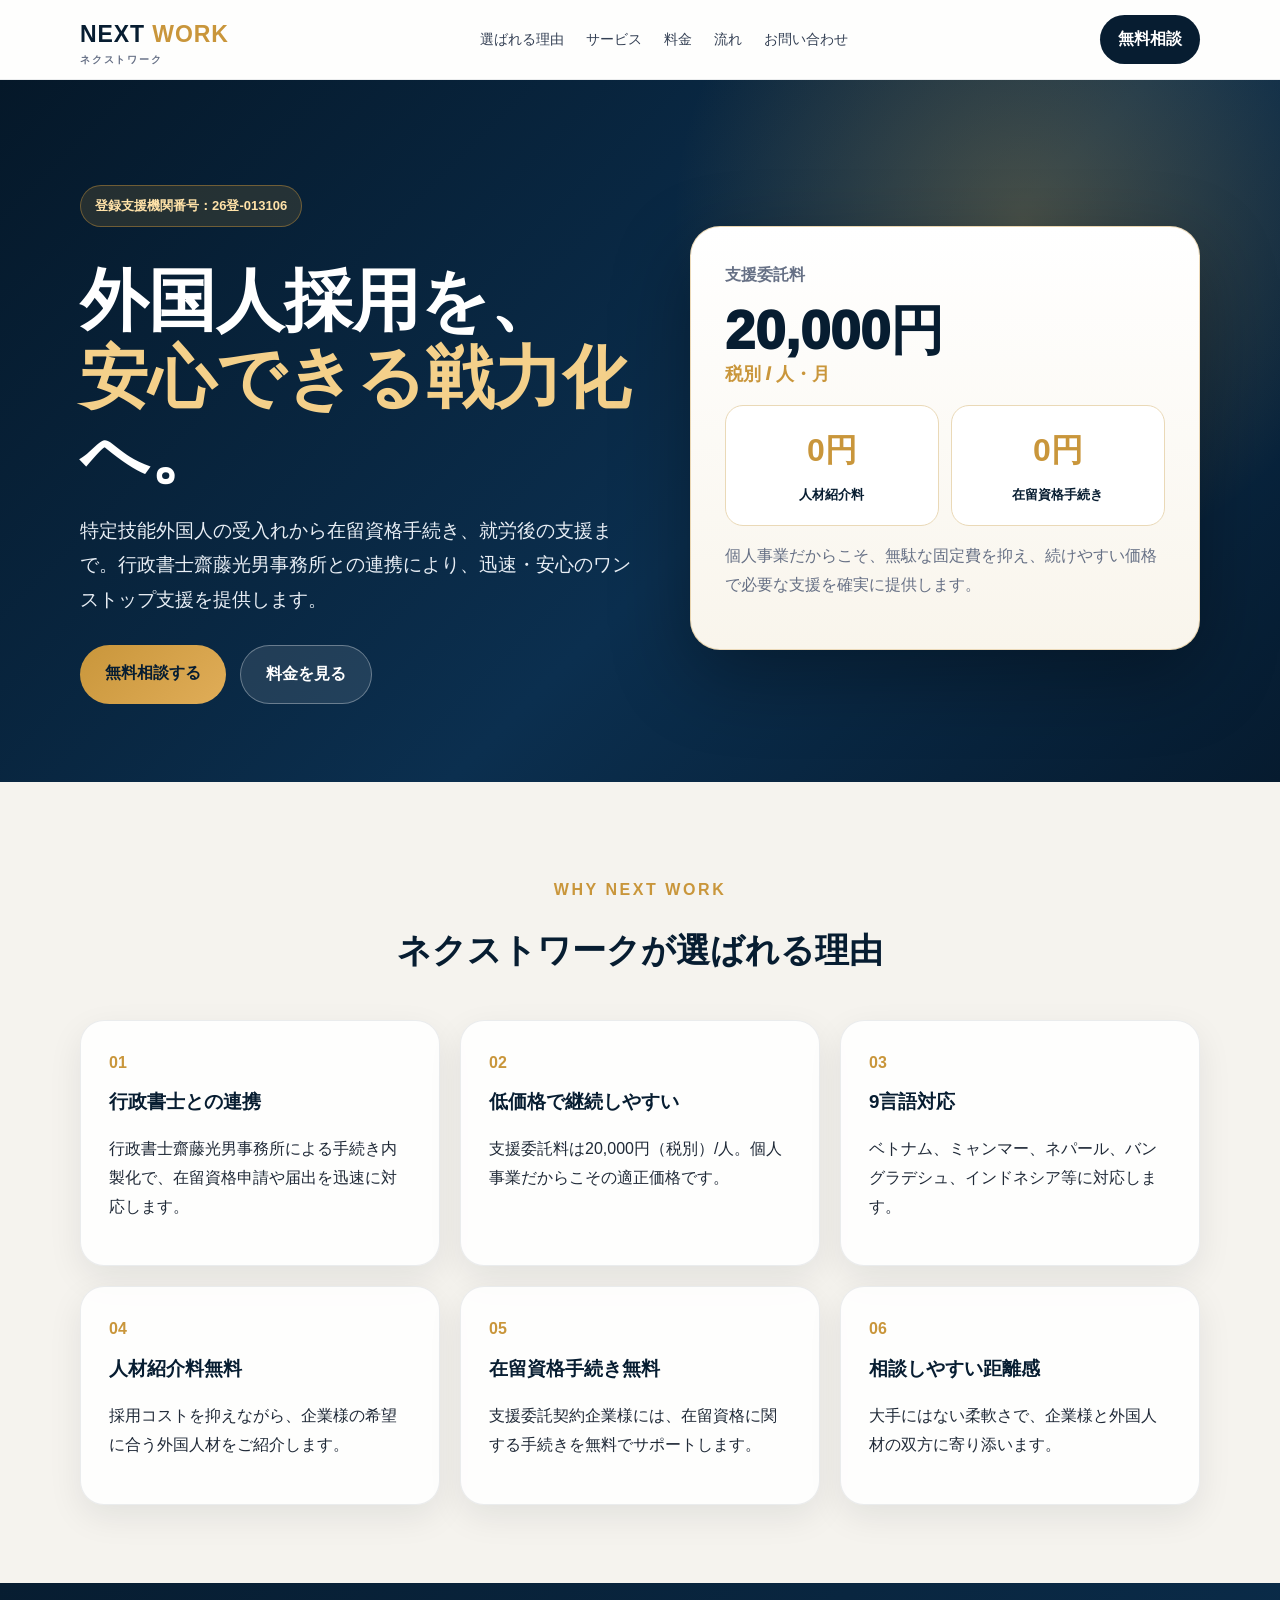
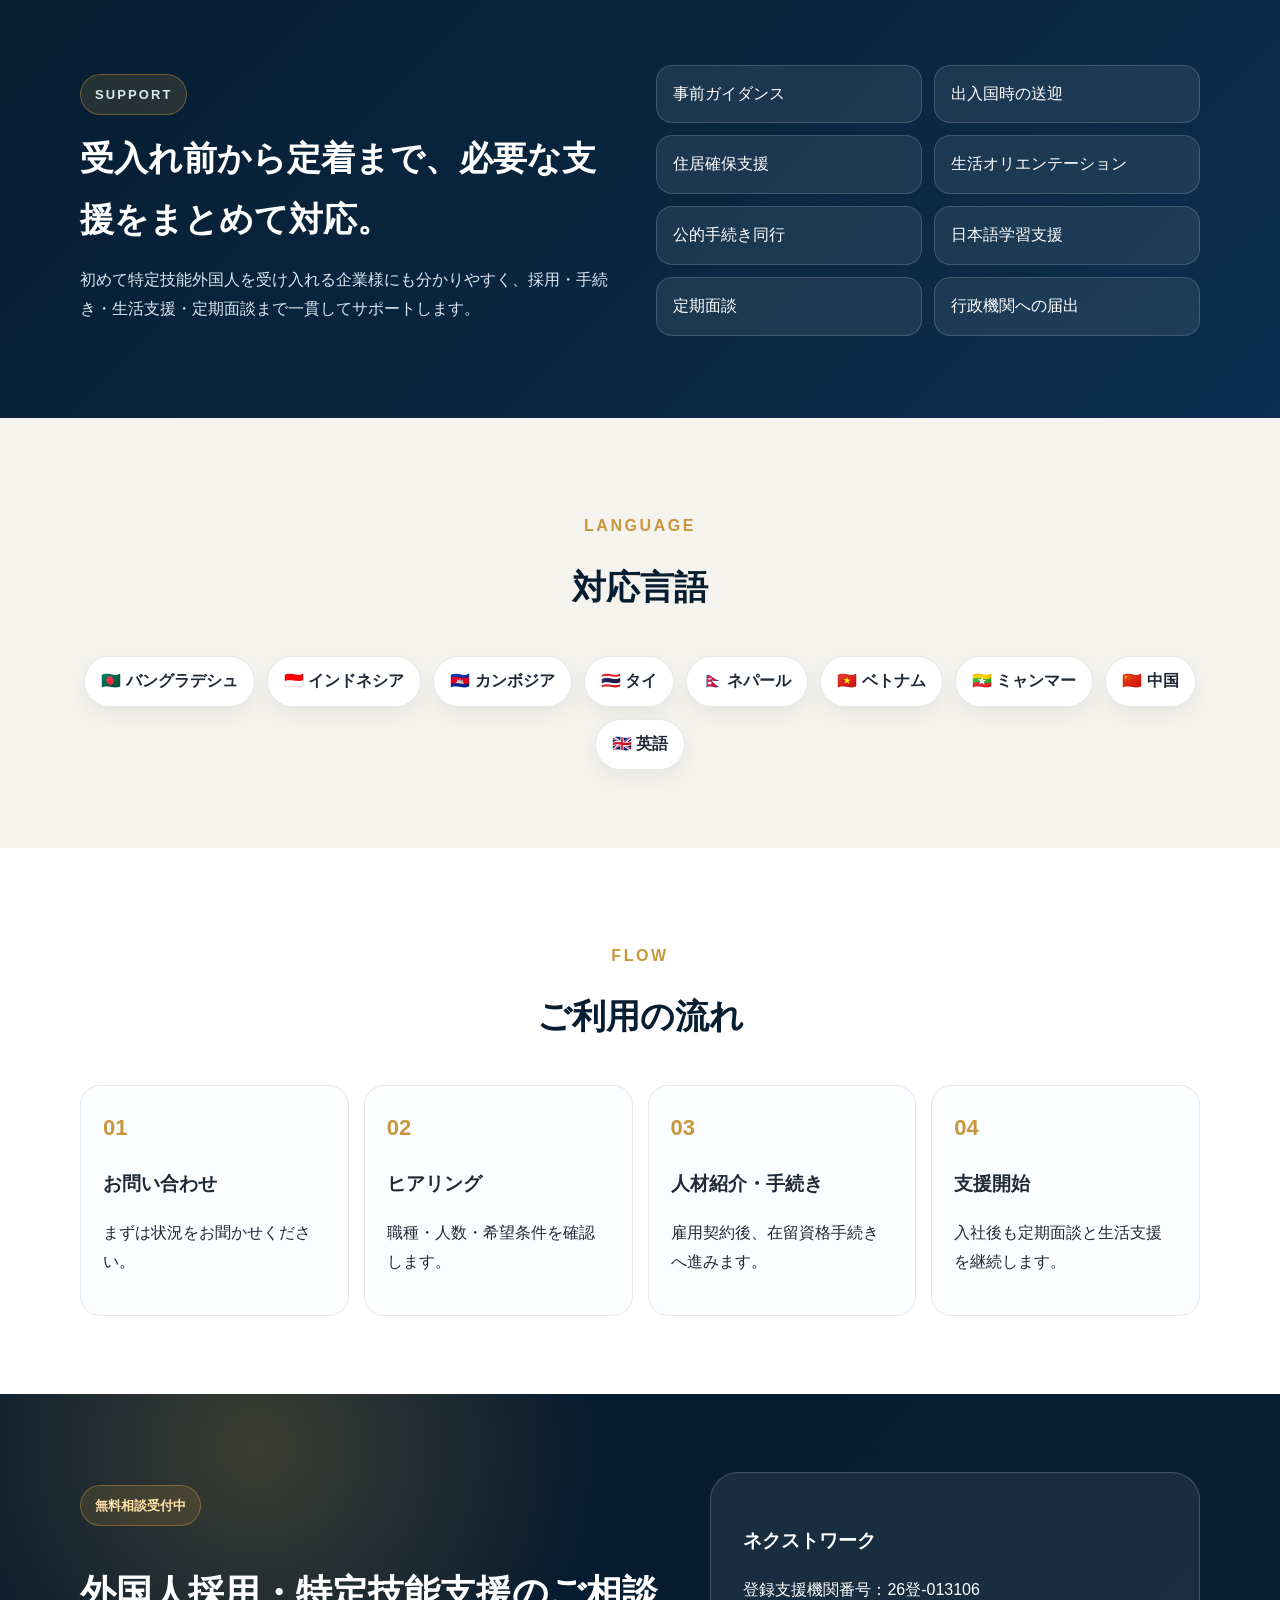
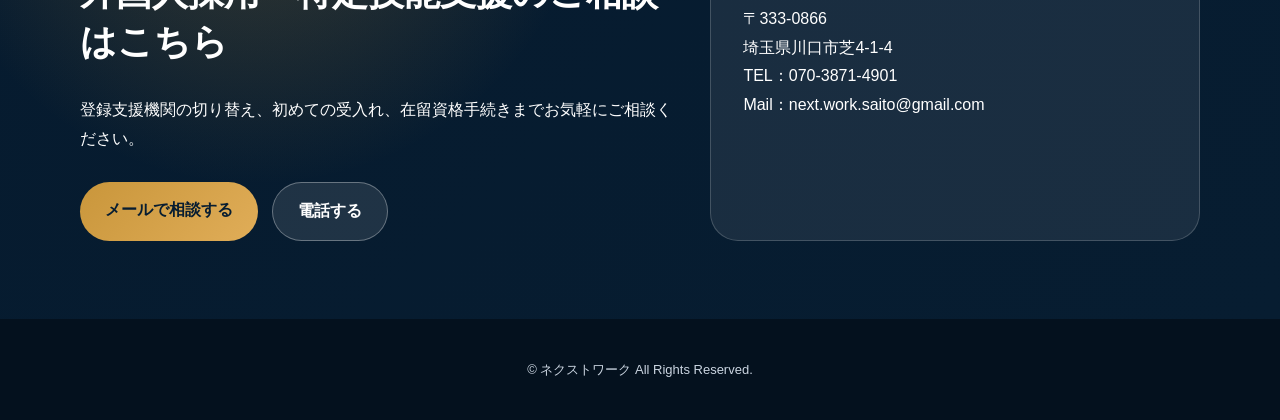
==== index.html @ 314be978 "Add files via upload" ====
<!DOCTYPE html>
<html lang="ja">
<head>
<meta charset="UTF-8">
<meta name="viewport" content="width=device-width, initial-scale=1.0">
<title>ネクストワーク | 登録支援機関</title>
<meta name="description" content="ネクストワークは埼玉県川口市の登録支援機関です。特定技能外国人の受入れ、在留資格手続き、人材紹介、就労後の支援までワンストップでサポートします。">
<link rel="stylesheet" href="style.css">
</head>
<body>
<header class="header"><div class="container nav"><a class="logo" href="#">NEXT <span>WORK</span><small>ネクストワーク</small></a><nav><a href="#reason">選ばれる理由</a><a href="#service">サービス</a><a href="#price">料金</a><a href="#flow">流れ</a><a href="#contact">お問い合わせ</a></nav><a class="tel" href="tel:07038714901">無料相談</a></div></header>
<main>
<section class="hero"><div class="container hero-grid"><div><p class="badge">登録支援機関番号：26登-013106</p><h1>外国人採用を、<br><span>安心できる戦力化</span>へ。</h1><p class="lead">特定技能外国人の受入れから在留資格手続き、就労後の支援まで。行政書士齋藤光男事務所との連携により、迅速・安心のワンストップ支援を提供します。</p><div class="buttons"><a class="btn primary" href="#contact">無料相談する</a><a class="btn ghost" href="#price">料金を見る</a></div></div><div class="lux-card" id="price"><p class="mini">支援委託料</p><p class="price">20,000円<span>税別 / 人・月</span></p><div class="zero-box"><div><b>0円</b><small>人材紹介料</small></div><div><b>0円</b><small>在留資格手続き</small></div></div><p class="note">個人事業だからこそ、無駄な固定費を抑え、続けやすい価格で必要な支援を確実に提供します。</p></div></div></section>
<section id="reason" class="section"><div class="container"><div class="title"><p>WHY NEXT WORK</p><h2>ネクストワークが選ばれる理由</h2></div><div class="cards"><article class="card"><span>01</span><h3>行政書士との連携</h3><p>行政書士齋藤光男事務所による手続き内製化で、在留資格申請や届出を迅速に対応します。</p></article><article class="card"><span>02</span><h3>低価格で継続しやすい</h3><p>支援委託料は20,000円（税別）/人。個人事業だからこその適正価格です。</p></article><article class="card"><span>03</span><h3>9言語対応</h3><p>ベトナム、ミャンマー、ネパール、バングラデシュ、インドネシア等に対応します。</p></article><article class="card"><span>04</span><h3>人材紹介料無料</h3><p>採用コストを抑えながら、企業様の希望に合う外国人材をご紹介します。</p></article><article class="card"><span>05</span><h3>在留資格手続き無料</h3><p>支援委託契約企業様には、在留資格に関する手続きを無料でサポートします。</p></article><article class="card"><span>06</span><h3>相談しやすい距離感</h3><p>大手にはない柔軟さで、企業様と外国人材の双方に寄り添います。</p></article></div></div></section>
<section id="service" class="section dark"><div class="container two"><div><p class="eyebrow">SUPPORT</p><h2>受入れ前から定着まで、必要な支援をまとめて対応。</h2><p>初めて特定技能外国人を受け入れる企業様にも分かりやすく、採用・手続き・生活支援・定期面談まで一貫してサポートします。</p></div><div class="service-list"><p>事前ガイダンス</p><p>出入国時の送迎</p><p>住居確保支援</p><p>生活オリエンテーション</p><p>公的手続き同行</p><p>日本語学習支援</p><p>定期面談</p><p>行政機関への届出</p></div></div></section>
<section class="section"><div class="container"><div class="title"><p>LANGUAGE</p><h2>対応言語</h2></div><div class="langs"><span>🇧🇩 バングラデシュ</span><span>🇮🇩 インドネシア</span><span>🇰🇭 カンボジア</span><span>🇹🇭 タイ</span><span>🇳🇵 ネパール</span><span>🇻🇳 ベトナム</span><span>🇲🇲 ミャンマー</span><span>🇨🇳 中国</span><span>🇬🇧 英語</span></div></div></section>
<section id="flow" class="section white"><div class="container"><div class="title"><p>FLOW</p><h2>ご利用の流れ</h2></div><div class="flow"><div><b>01</b><h3>お問い合わせ</h3><p>まずは状況をお聞かせください。</p></div><div><b>02</b><h3>ヒアリング</h3><p>職種・人数・希望条件を確認します。</p></div><div><b>03</b><h3>人材紹介・手続き</h3><p>雇用契約後、在留資格手続きへ進みます。</p></div><div><b>04</b><h3>支援開始</h3><p>入社後も定期面談と生活支援を継続します。</p></div></div></div></section>
<section id="contact" class="contact"><div class="container contact-grid"><div><p class="badge">無料相談受付中</p><h2>外国人採用・特定技能支援のご相談はこちら</h2><p>登録支援機関の切り替え、初めての受入れ、在留資格手続きまでお気軽にご相談ください。</p><div class="buttons"><a class="btn primary" href="mailto:next.work.saito@gmail.com">メールで相談する</a><a class="btn ghost" href="tel:07038714901">電話する</a></div></div><div class="contact-card"><h3>ネクストワーク</h3><p>登録支援機関番号：26登-013106<br>〒333-0866<br>埼玉県川口市芝4-1-4<br>TEL：070-3871-4901<br>Mail：next.work.saito@gmail.com</p></div></div></section>
</main>
<footer><p>© ネクストワーク All Rights Reserved.</p></footer>
<div class="fixed"><a href="tel:07038714901">電話する</a><a href="mailto:next.work.saito@gmail.com">メール相談</a></div>
</body></html>
---- style.css ----
*{box-sizing:border-box}:root{--navy:#071d31;--gold:#c9963b;--bg:#f5f3ee;--text:#1f2937;--muted:#667085}body{margin:0;font-family:-apple-system,BlinkMacSystemFont,"Hiragino Sans","Yu Gothic",sans-serif;color:var(--text);background:var(--bg);line-height:1.8}a{text-decoration:none;color:inherit}.container{width:min(1120px,92%);margin:auto}.header{position:sticky;top:0;z-index:10;background:rgba(255,255,255,.88);backdrop-filter:blur(14px);border-bottom:1px solid rgba(7,29,49,.08)}.nav{display:flex;align-items:center;justify-content:space-between;padding:14px 0}.logo{font-size:23px;font-weight:900;color:var(--navy);letter-spacing:.04em}.logo span{color:var(--gold)}.logo small{display:block;font-size:10px;letter-spacing:.18em;color:var(--muted);line-height:1}nav{display:flex;gap:22px;font-size:14px;color:#344054}.tel{background:var(--navy);color:#fff;padding:10px 18px;border-radius:999px;font-weight:800}.hero{background:radial-gradient(circle at 80% 20%,rgba(201,150,59,.32),transparent 30%),linear-gradient(135deg,#051829,#0b2f4f 58%,#061b2f);color:#fff;padding:92px 0 78px}.hero-grid{display:grid;grid-template-columns:1.05fr .95fr;gap:46px;align-items:center}.badge,.eyebrow{display:inline-block;background:rgba(201,150,59,.16);border:1px solid rgba(201,150,59,.45);color:#ffe2a8;padding:8px 14px;border-radius:999px;font-size:13px;font-weight:800}.hero h1{font-size:clamp(38px,6vw,68px);line-height:1.13;margin:22px 0}.hero h1 span{color:#f4d08a}.lead{font-size:19px;color:#e8eef5}.buttons{display:flex;gap:14px;flex-wrap:wrap;margin-top:28px}.btn{display:inline-block;padding:14px 25px;border-radius:999px;font-weight:800}.primary{background:linear-gradient(135deg,var(--gold),#e0ad58);color:#071d31}.ghost{background:rgba(255,255,255,.1);color:#fff;border:1px solid rgba(255,255,255,.32)}.lux-card{background:linear-gradient(180deg,#fff,#f9f5ec);color:var(--text);border-radius:30px;padding:34px;box-shadow:0 26px 80px rgba(0,0,0,.32);border:1px solid rgba(201,150,59,.35)}.mini{font-weight:900;color:var(--muted);margin:0}.price{font-size:54px;font-weight:950;color:var(--navy);line-height:1;margin:14px 0}.price span{display:block;font-size:18px;color:var(--gold);margin-top:8px}.zero-box{display:grid;grid-template-columns:1fr 1fr;gap:12px;margin-top:22px}.zero-box div{background:#fff;border:1px solid #ead9b7;border-radius:18px;padding:16px;text-align:center;font-weight:900}.zero-box b{display:block;color:var(--gold);font-size:32px}.zero-box small{color:var(--navy)}.note{color:#667085}.section{padding:78px 0}.white{background:#fff}.title{text-align:center;margin-bottom:38px}.title p,.eyebrow{color:var(--gold);font-weight:900;letter-spacing:.16em}.title h2,.section h2{font-size:34px;color:var(--navy);margin:0}.cards{display:grid;grid-template-columns:repeat(3,1fr);gap:20px}.card{background:rgba(255,255,255,.86);border-radius:24px;padding:28px;box-shadow:0 12px 34px rgba(16,24,40,.08);border:1px solid rgba(7,29,49,.08)}.card span{color:var(--gold);font-weight:900}.card h3{color:var(--navy);margin:8px 0}.dark{background:linear-gradient(135deg,#071d31,#0b2f4f);color:#fff}.dark h2{color:#fff}.dark p{color:#dbe7f2}.two{display:grid;grid-template-columns:1fr 1fr;gap:32px;align-items:center}.service-list{display:grid;grid-template-columns:1fr 1fr;gap:12px}.service-list p{background:rgba(255,255,255,.08);border:1px solid rgba(255,255,255,.16);padding:14px 16px;border-radius:16px;margin:0;color:#fff}.langs{display:flex;flex-wrap:wrap;gap:12px;justify-content:center}.langs span{background:#fff;border:1px solid rgba(7,29,49,.1);border-radius:999px;padding:10px 16px;font-weight:800;box-shadow:0 8px 22px rgba(16,24,40,.06)}.flow{display:grid;grid-template-columns:repeat(4,1fr);gap:15px}.flow div{background:#fbfdff;border-radius:20px;padding:22px;border:1px solid #e5e7eb}.flow b{color:var(--gold);font-size:22px}.contact{background:radial-gradient(circle at 20% 10%,rgba(201,150,59,.28),transparent 30%),linear-gradient(135deg,#061b2f,#071d31);color:#fff;padding:78px 0}.contact-grid{display:grid;grid-template-columns:1.1fr .9fr;gap:32px}.contact h2{font-size:36px;line-height:1.35}.contact-card{background:rgba(255,255,255,.08);border:1px solid rgba(255,255,255,.18);border-radius:28px;padding:32px}footer{background:#04111e;color:#cbd5e1;padding:26px 0;text-align:center;font-size:13px}.fixed{display:none}@media(max-width:860px){nav{display:none}.hero-grid,.two,.contact-grid{grid-template-columns:1fr}.cards{grid-template-columns:1fr}.flow{grid-template-columns:1fr 1fr}.service-list{grid-template-columns:1fr}.zero-box{grid-template-columns:1fr}.hero{padding:58px 0}.fixed{display:grid;grid-template-columns:1fr 1fr;position:fixed;bottom:0;left:0;right:0;z-index:20}.fixed a{text-align:center;padding:14px;background:var(--gold);color:#071d31;font-weight:900}.fixed a:first-child{background:#0b4776;color:#fff}body{padding-bottom:54px}}@media(max-width:520px){.flow{grid-template-columns:1fr}.price{font-size:40px}.nav{gap:10px}.tel{padding:9px 12px}}
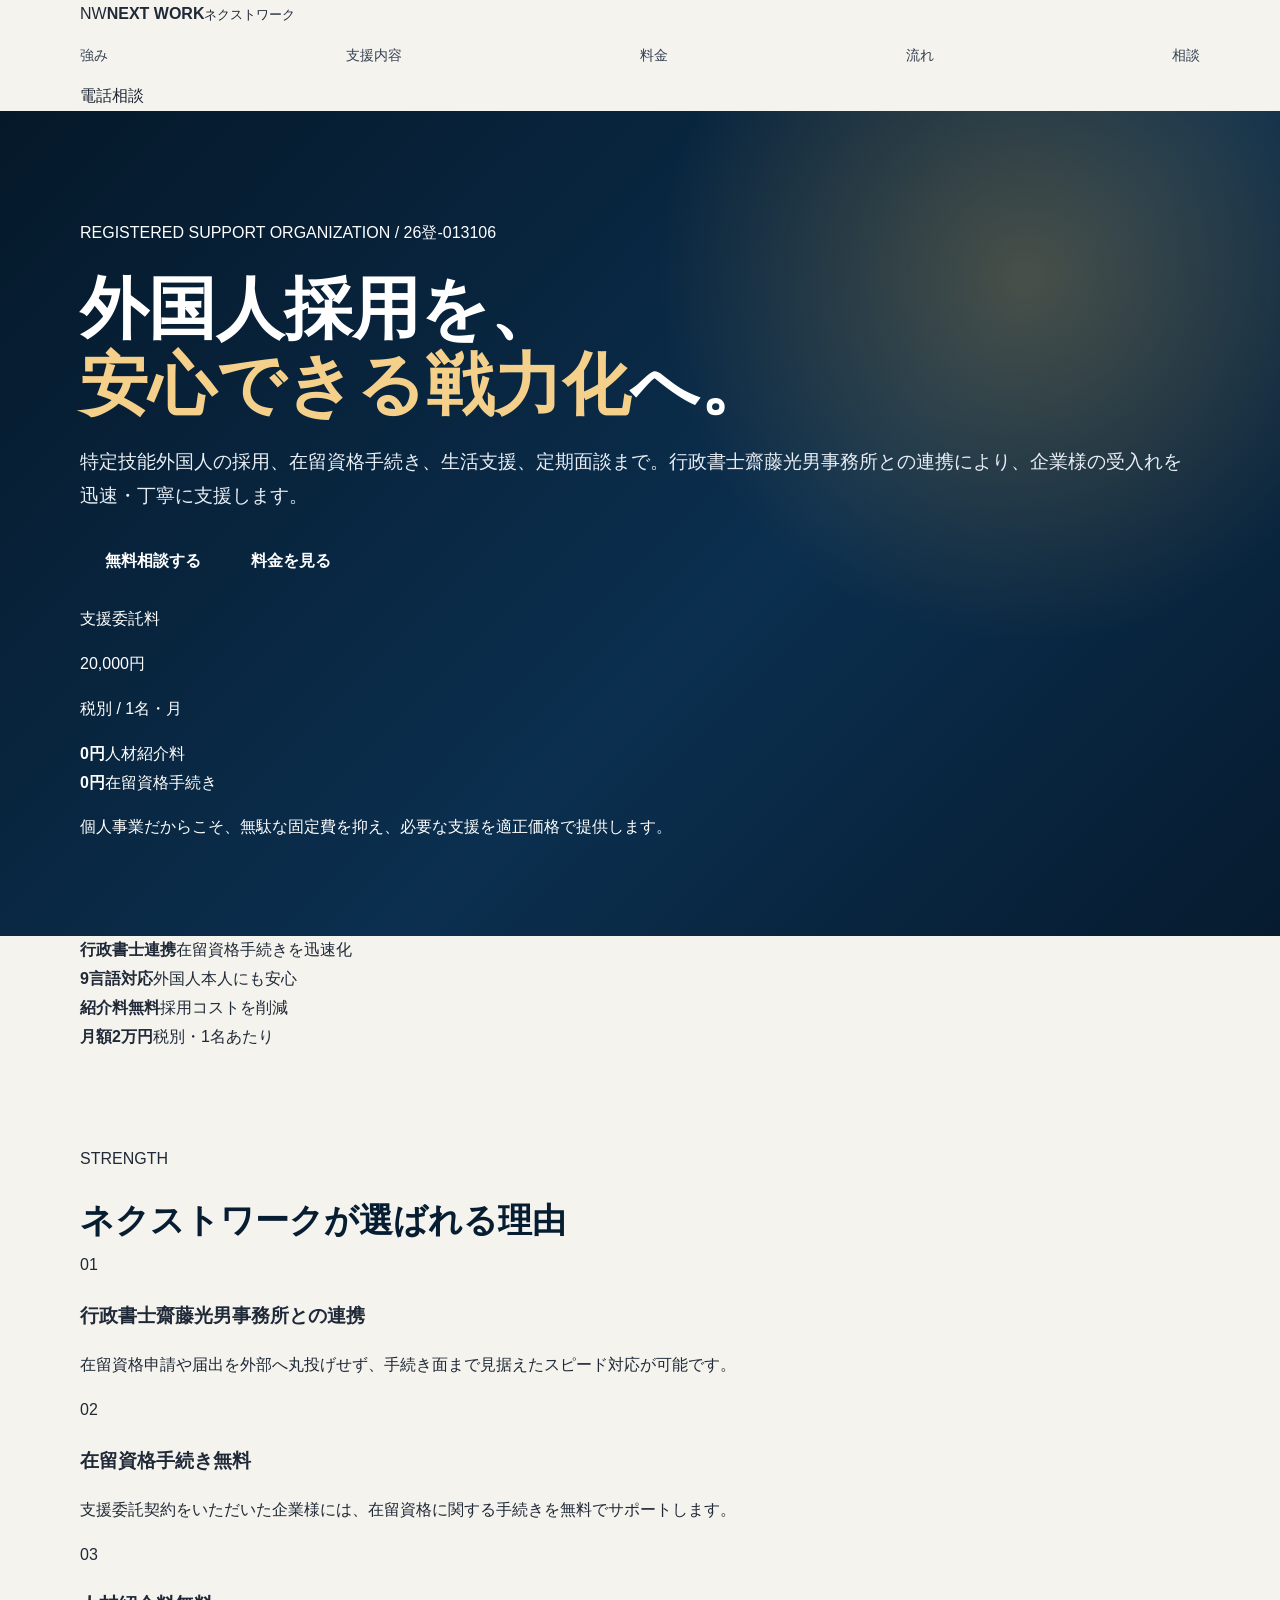
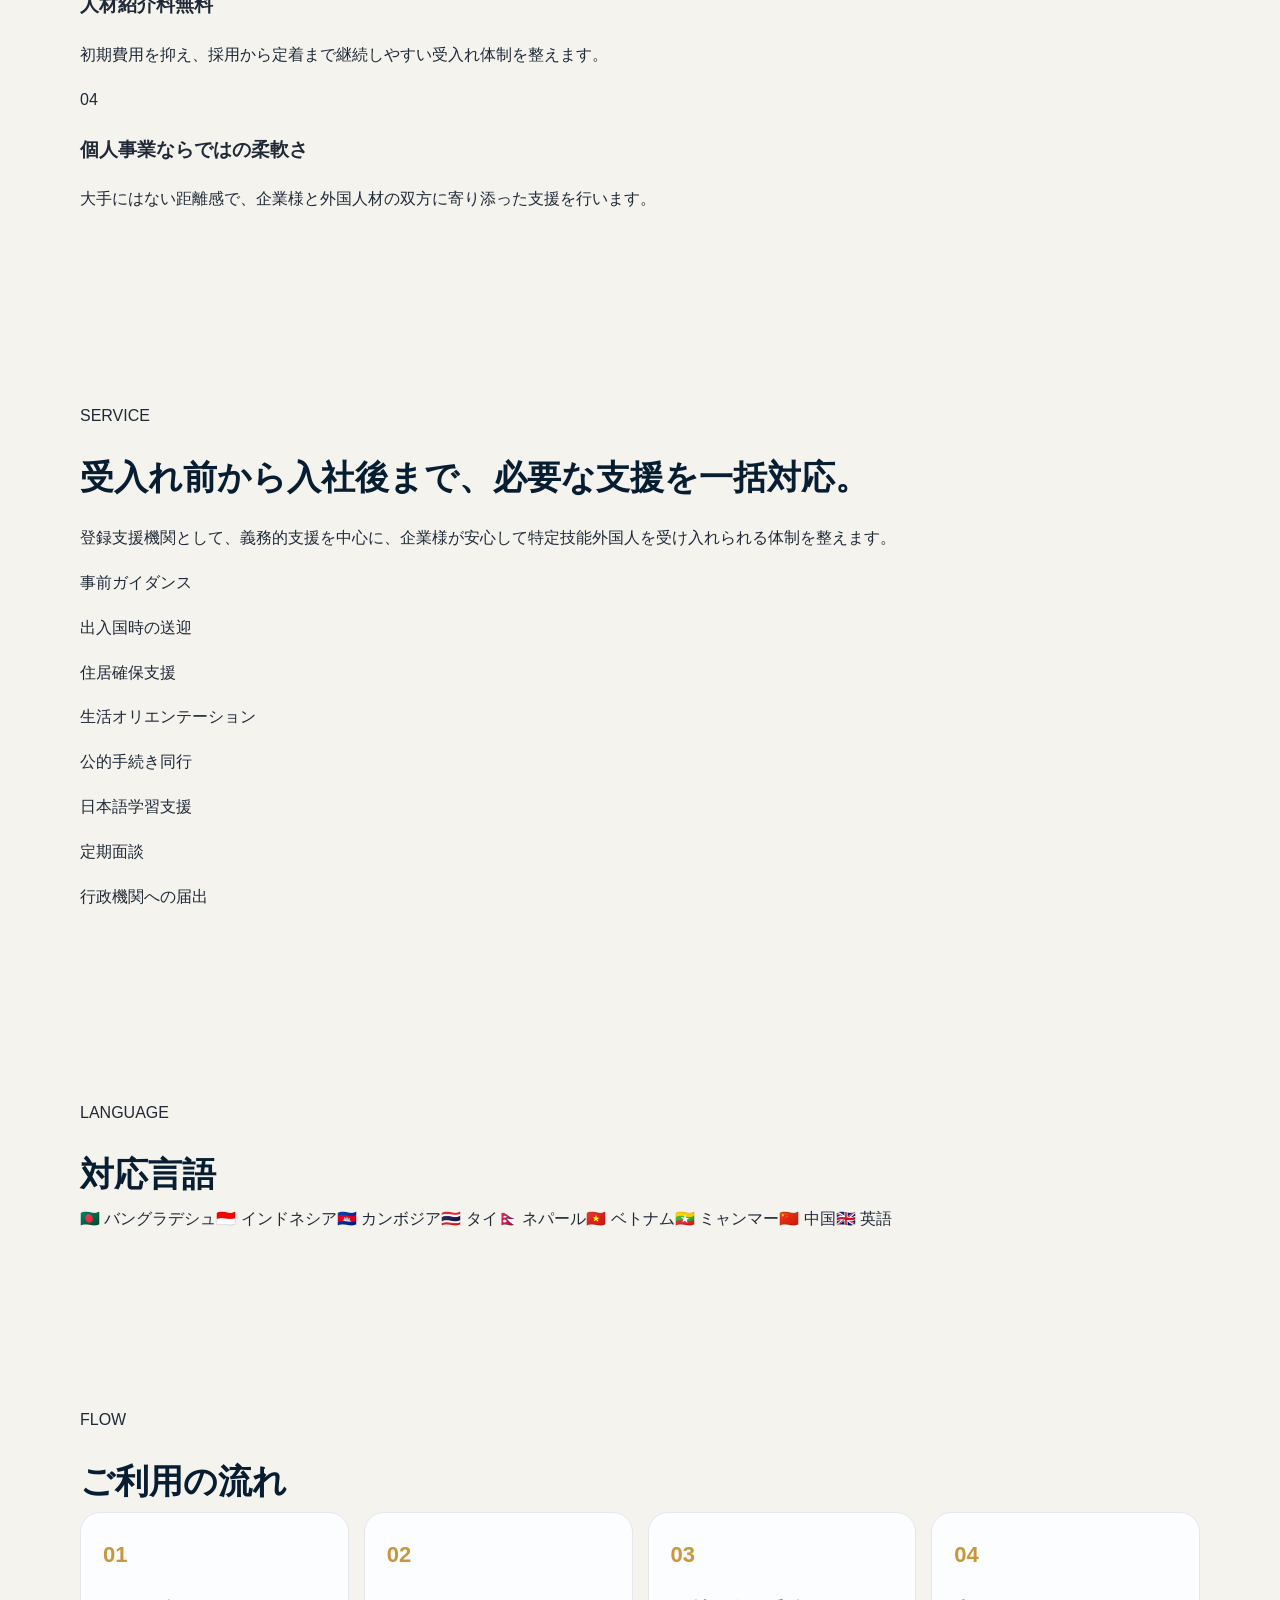
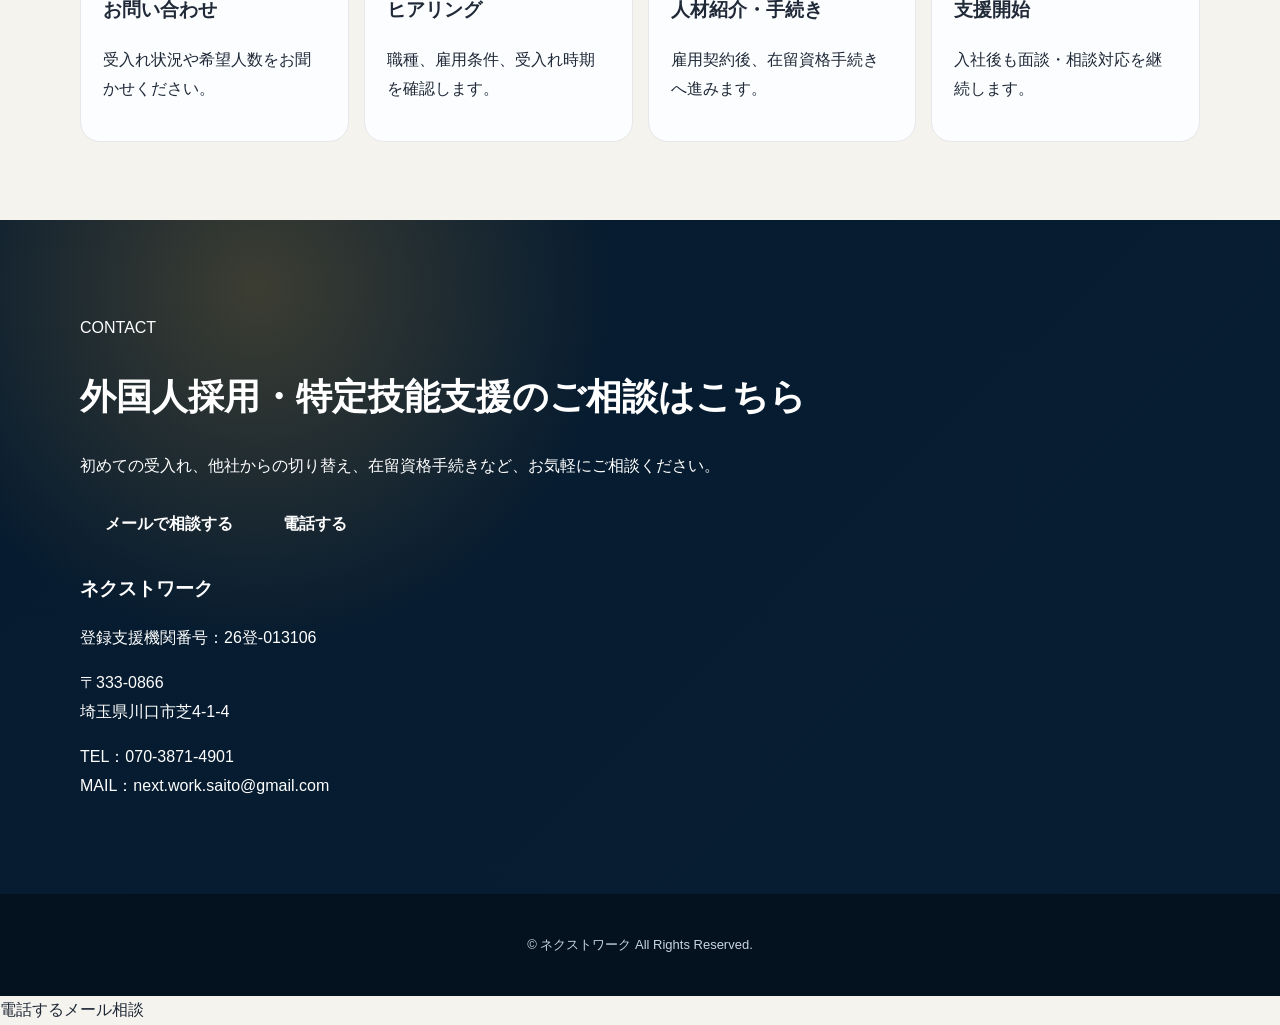
==== commit 240e3d96: "Add files via upload" ====
--- a/index.html
+++ b/index.html
@@ -3,20 +3,19 @@
 <head>
 <meta charset="UTF-8">
 <meta name="viewport" content="width=device-width, initial-scale=1.0">
-<title>ネクストワーク | 登録支援機関</title>
-<meta name="description" content="ネクストワークは埼玉県川口市の登録支援機関です。特定技能外国人の受入れ、在留資格手続き、人材紹介、就労後の支援までワンストップでサポートします。">
+<title>ネクストワーク | 特定技能外国人の登録支援機関</title>
+<meta name="description" content="ネクストワークは埼玉県川口市の登録支援機関です。特定技能外国人の採用から在留資格手続き、就労後の支援までワンストップでサポートします。">
 <link rel="stylesheet" href="style.css">
 </head>
 <body>
-<header class="header"><div class="container nav"><a class="logo" href="#">NEXT <span>WORK</span><small>ネクストワーク</small></a><nav><a href="#reason">選ばれる理由</a><a href="#service">サービス</a><a href="#price">料金</a><a href="#flow">流れ</a><a href="#contact">お問い合わせ</a></nav><a class="tel" href="tel:07038714901">無料相談</a></div></header>
+<header class="site-header"><div class="container header-inner"><a class="brand" href="#"><span class="brand-mark">NW</span><span><strong>NEXT WORK</strong><small>ネクストワーク</small></span></a><nav class="nav"><a href="#strength">強み</a><a href="#service">支援内容</a><a href="#price">料金</a><a href="#flow">流れ</a><a href="#contact">相談</a></nav><a class="header-btn" href="tel:07038714901">電話相談</a></div></header>
 <main>
-<section class="hero"><div class="container hero-grid"><div><p class="badge">登録支援機関番号：26登-013106</p><h1>外国人採用を、<br><span>安心できる戦力化</span>へ。</h1><p class="lead">特定技能外国人の受入れから在留資格手続き、就労後の支援まで。行政書士齋藤光男事務所との連携により、迅速・安心のワンストップ支援を提供します。</p><div class="buttons"><a class="btn primary" href="#contact">無料相談する</a><a class="btn ghost" href="#price">料金を見る</a></div></div><div class="lux-card" id="price"><p class="mini">支援委託料</p><p class="price">20,000円<span>税別 / 人・月</span></p><div class="zero-box"><div><b>0円</b><small>人材紹介料</small></div><div><b>0円</b><small>在留資格手続き</small></div></div><p class="note">個人事業だからこそ、無駄な固定費を抑え、続けやすい価格で必要な支援を確実に提供します。</p></div></div></section>
-<section id="reason" class="section"><div class="container"><div class="title"><p>WHY NEXT WORK</p><h2>ネクストワークが選ばれる理由</h2></div><div class="cards"><article class="card"><span>01</span><h3>行政書士との連携</h3><p>行政書士齋藤光男事務所による手続き内製化で、在留資格申請や届出を迅速に対応します。</p></article><article class="card"><span>02</span><h3>低価格で継続しやすい</h3><p>支援委託料は20,000円（税別）/人。個人事業だからこその適正価格です。</p></article><article class="card"><span>03</span><h3>9言語対応</h3><p>ベトナム、ミャンマー、ネパール、バングラデシュ、インドネシア等に対応します。</p></article><article class="card"><span>04</span><h3>人材紹介料無料</h3><p>採用コストを抑えながら、企業様の希望に合う外国人材をご紹介します。</p></article><article class="card"><span>05</span><h3>在留資格手続き無料</h3><p>支援委託契約企業様には、在留資格に関する手続きを無料でサポートします。</p></article><article class="card"><span>06</span><h3>相談しやすい距離感</h3><p>大手にはない柔軟さで、企業様と外国人材の双方に寄り添います。</p></article></div></div></section>
-<section id="service" class="section dark"><div class="container two"><div><p class="eyebrow">SUPPORT</p><h2>受入れ前から定着まで、必要な支援をまとめて対応。</h2><p>初めて特定技能外国人を受け入れる企業様にも分かりやすく、採用・手続き・生活支援・定期面談まで一貫してサポートします。</p></div><div class="service-list"><p>事前ガイダンス</p><p>出入国時の送迎</p><p>住居確保支援</p><p>生活オリエンテーション</p><p>公的手続き同行</p><p>日本語学習支援</p><p>定期面談</p><p>行政機関への届出</p></div></div></section>
-<section class="section"><div class="container"><div class="title"><p>LANGUAGE</p><h2>対応言語</h2></div><div class="langs"><span>🇧🇩 バングラデシュ</span><span>🇮🇩 インドネシア</span><span>🇰🇭 カンボジア</span><span>🇹🇭 タイ</span><span>🇳🇵 ネパール</span><span>🇻🇳 ベトナム</span><span>🇲🇲 ミャンマー</span><span>🇨🇳 中国</span><span>🇬🇧 英語</span></div></div></section>
-<section id="flow" class="section white"><div class="container"><div class="title"><p>FLOW</p><h2>ご利用の流れ</h2></div><div class="flow"><div><b>01</b><h3>お問い合わせ</h3><p>まずは状況をお聞かせください。</p></div><div><b>02</b><h3>ヒアリング</h3><p>職種・人数・希望条件を確認します。</p></div><div><b>03</b><h3>人材紹介・手続き</h3><p>雇用契約後、在留資格手続きへ進みます。</p></div><div><b>04</b><h3>支援開始</h3><p>入社後も定期面談と生活支援を継続します。</p></div></div></div></section>
-<section id="contact" class="contact"><div class="container contact-grid"><div><p class="badge">無料相談受付中</p><h2>外国人採用・特定技能支援のご相談はこちら</h2><p>登録支援機関の切り替え、初めての受入れ、在留資格手続きまでお気軽にご相談ください。</p><div class="buttons"><a class="btn primary" href="mailto:next.work.saito@gmail.com">メールで相談する</a><a class="btn ghost" href="tel:07038714901">電話する</a></div></div><div class="contact-card"><h3>ネクストワーク</h3><p>登録支援機関番号：26登-013106<br>〒333-0866<br>埼玉県川口市芝4-1-4<br>TEL：070-3871-4901<br>Mail：next.work.saito@gmail.com</p></div></div></section>
-</main>
-<footer><p>© ネクストワーク All Rights Reserved.</p></footer>
-<div class="fixed"><a href="tel:07038714901">電話する</a><a href="mailto:next.work.saito@gmail.com">メール相談</a></div>
-</body></html>+<section class="hero"><div class="hero-bg"></div><div class="container hero-inner"><div class="hero-text"><p class="label">REGISTERED SUPPORT ORGANIZATION / 26登-013106</p><h1>外国人採用を、<br><span>安心できる戦力化</span>へ。</h1><p class="lead">特定技能外国人の採用、在留資格手続き、生活支援、定期面談まで。行政書士齋藤光男事務所との連携により、企業様の受入れを迅速・丁寧に支援します。</p><div class="hero-actions"><a class="btn gold" href="#contact">無料相談する</a><a class="btn outline" href="#price">料金を見る</a></div></div><div class="hero-panel" id="price"><p class="panel-title">支援委託料</p><div class="main-price">20,000円</div><p class="tax">税別 / 1名・月</p><div class="free-grid"><div><strong>0円</strong><span>人材紹介料</span></div><div><strong>0円</strong><span>在留資格手続き</span></div></div><p class="panel-note">個人事業だからこそ、無駄な固定費を抑え、必要な支援を適正価格で提供します。</p></div></div></section>
+<section class="trust"><div class="container trust-grid"><div><strong>行政書士連携</strong><span>在留資格手続きを迅速化</span></div><div><strong>9言語対応</strong><span>外国人本人にも安心</span></div><div><strong>紹介料無料</strong><span>採用コストを削減</span></div><div><strong>月額2万円</strong><span>税別・1名あたり</span></div></div></section>
+<section id="strength" class="section"><div class="container"><div class="section-title"><p>STRENGTH</p><h2>ネクストワークが選ばれる理由</h2></div><div class="premium-cards"><article><span>01</span><h3>行政書士齋藤光男事務所との連携</h3><p>在留資格申請や届出を外部へ丸投げせず、手続き面まで見据えたスピード対応が可能です。</p></article><article><span>02</span><h3>在留資格手続き無料</h3><p>支援委託契約をいただいた企業様には、在留資格に関する手続きを無料でサポートします。</p></article><article><span>03</span><h3>人材紹介料無料</h3><p>初期費用を抑え、採用から定着まで継続しやすい受入れ体制を整えます。</p></article><article><span>04</span><h3>個人事業ならではの柔軟さ</h3><p>大手にはない距離感で、企業様と外国人材の双方に寄り添った支援を行います。</p></article></div></div></section>
+<section id="service" class="section dark-section"><div class="container split"><div><p class="label gold-text">SERVICE</p><h2>受入れ前から入社後まで、必要な支援を一括対応。</h2><p>登録支援機関として、義務的支援を中心に、企業様が安心して特定技能外国人を受け入れられる体制を整えます。</p></div><div class="service-box"><p>事前ガイダンス</p><p>出入国時の送迎</p><p>住居確保支援</p><p>生活オリエンテーション</p><p>公的手続き同行</p><p>日本語学習支援</p><p>定期面談</p><p>行政機関への届出</p></div></div></section>
+<section class="section language-section"><div class="container"><div class="section-title"><p>LANGUAGE</p><h2>対応言語</h2></div><div class="language-list"><span>🇧🇩 バングラデシュ</span><span>🇮🇩 インドネシア</span><span>🇰🇭 カンボジア</span><span>🇹🇭 タイ</span><span>🇳🇵 ネパール</span><span>🇻🇳 ベトナム</span><span>🇲🇲 ミャンマー</span><span>🇨🇳 中国</span><span>🇬🇧 英語</span></div></div></section>
+<section id="flow" class="section flow-section"><div class="container"><div class="section-title"><p>FLOW</p><h2>ご利用の流れ</h2></div><div class="flow"><div><b>01</b><h3>お問い合わせ</h3><p>受入れ状況や希望人数をお聞かせください。</p></div><div><b>02</b><h3>ヒアリング</h3><p>職種、雇用条件、受入れ時期を確認します。</p></div><div><b>03</b><h3>人材紹介・手続き</h3><p>雇用契約後、在留資格手続きへ進みます。</p></div><div><b>04</b><h3>支援開始</h3><p>入社後も面談・相談対応を継続します。</p></div></div></div></section>
+<section id="contact" class="contact"><div class="container contact-inner"><div><p class="label">CONTACT</p><h2>外国人採用・特定技能支援のご相談はこちら</h2><p>初めての受入れ、他社からの切り替え、在留資格手続きなど、お気軽にご相談ください。</p><div class="hero-actions"><a class="btn gold" href="mailto:next.work.saito@gmail.com">メールで相談する</a><a class="btn outline" href="tel:07038714901">電話する</a></div></div><div class="company-card"><h3>ネクストワーク</h3><p>登録支援機関番号：26登-013106</p><p>〒333-0866<br>埼玉県川口市芝4-1-4</p><p>TEL：070-3871-4901<br>MAIL：next.work.saito@gmail.com</p></div></div></section>
+</main><footer><p>© ネクストワーク All Rights Reserved.</p></footer><div class="mobile-fixed"><a href="tel:07038714901">電話する</a><a href="mailto:next.work.saito@gmail.com">メール相談</a></div>
+</body></html>
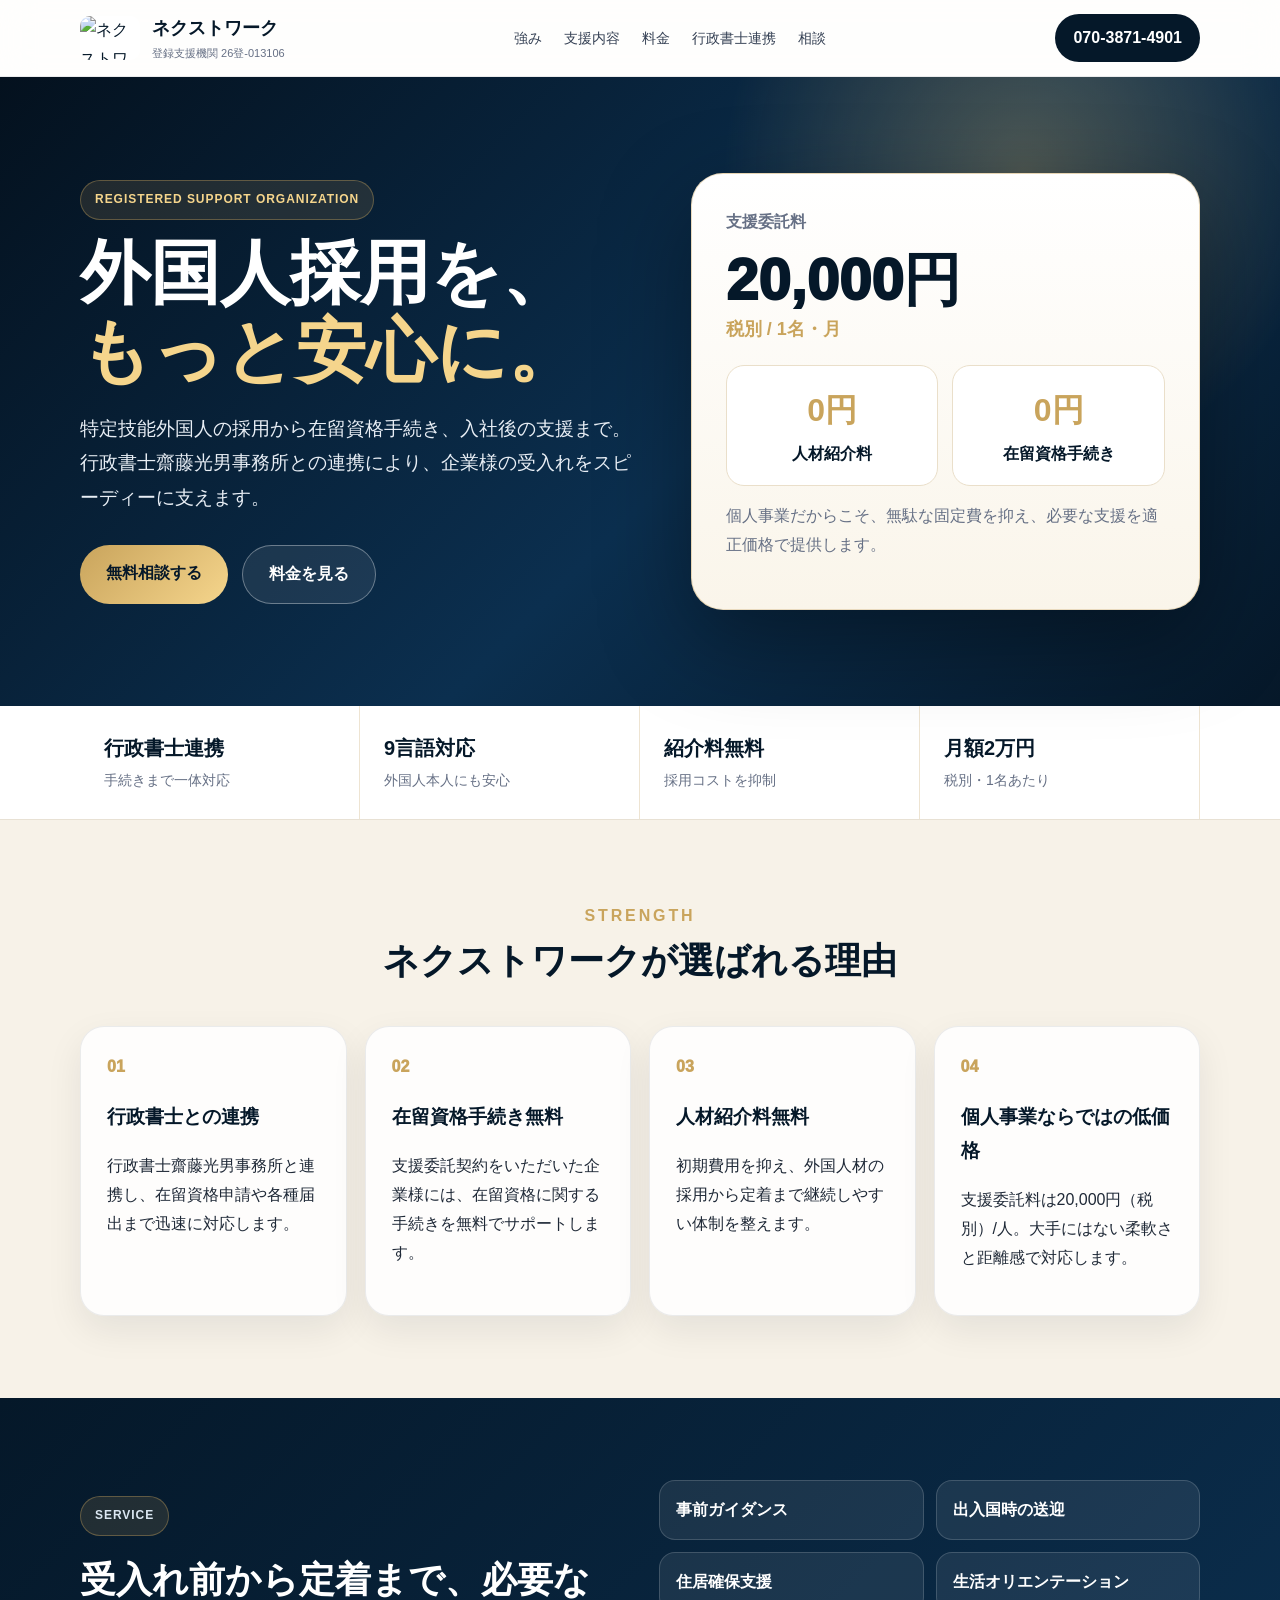
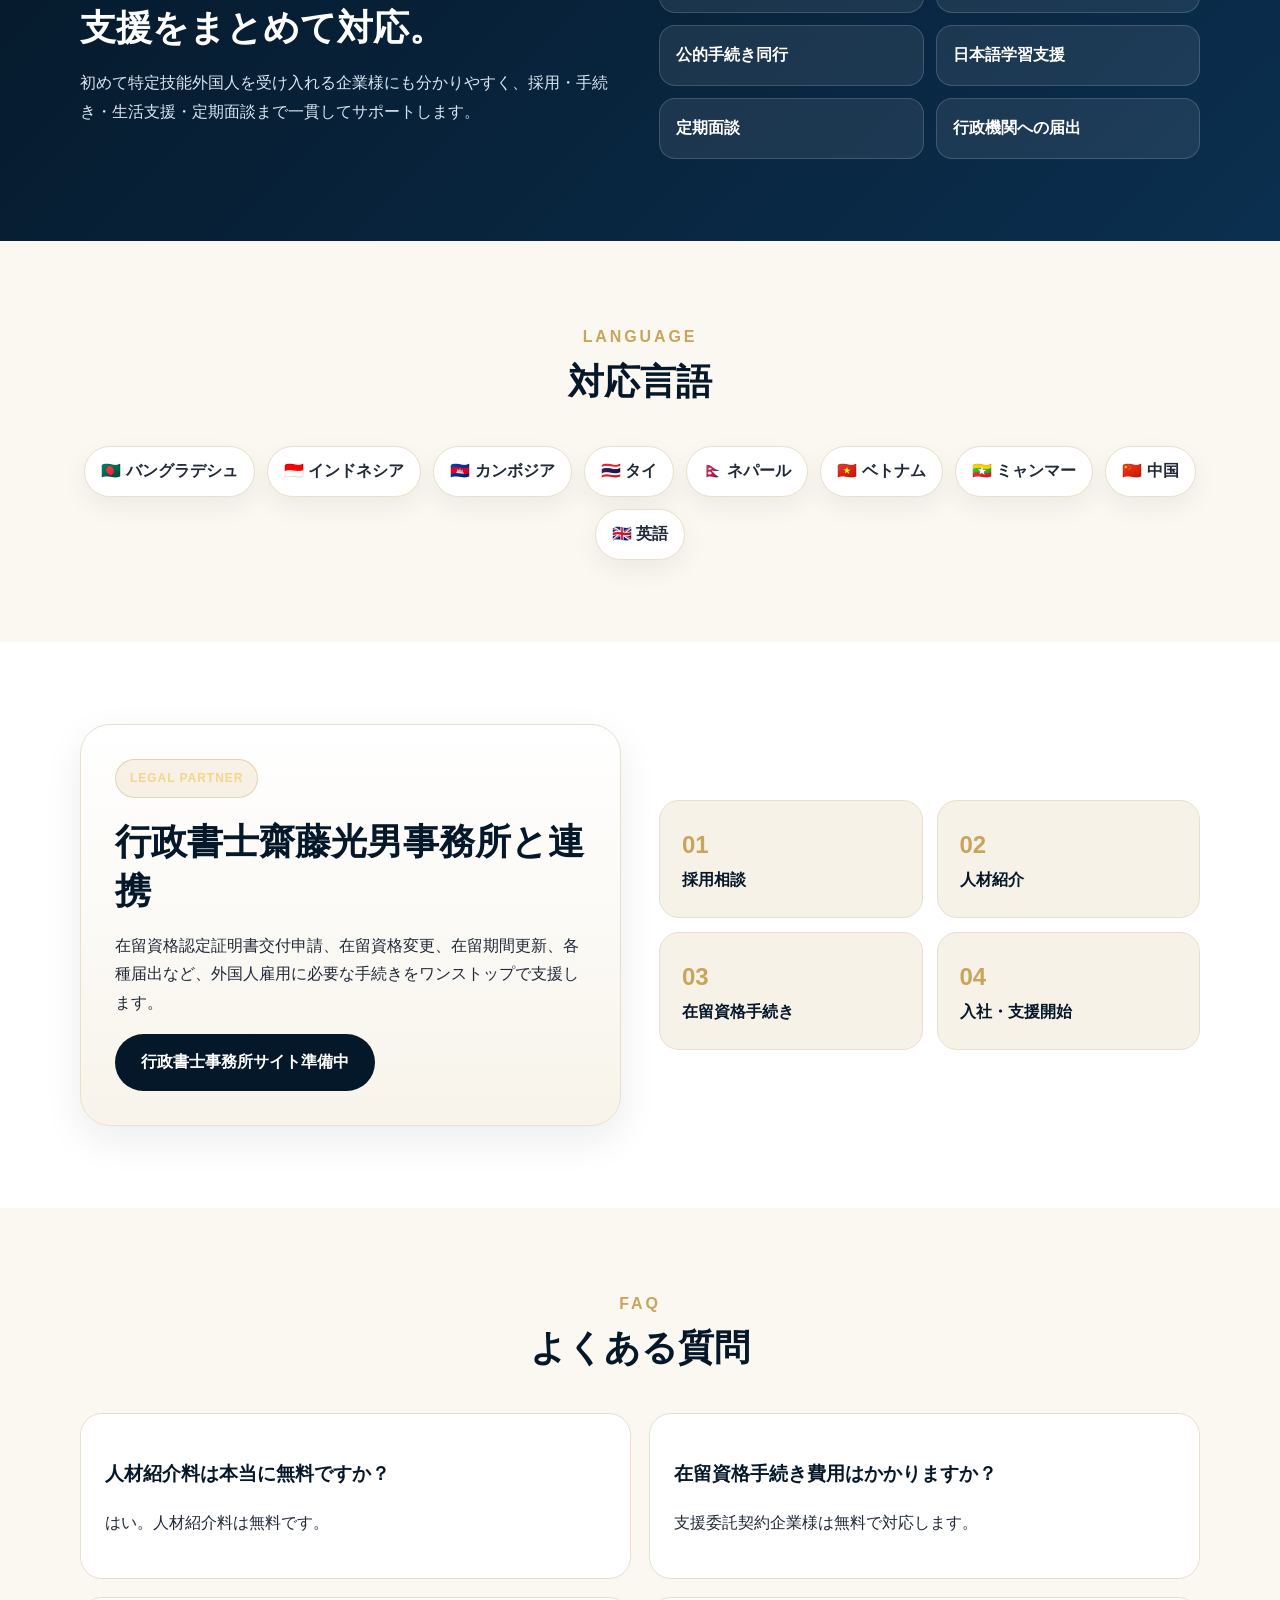
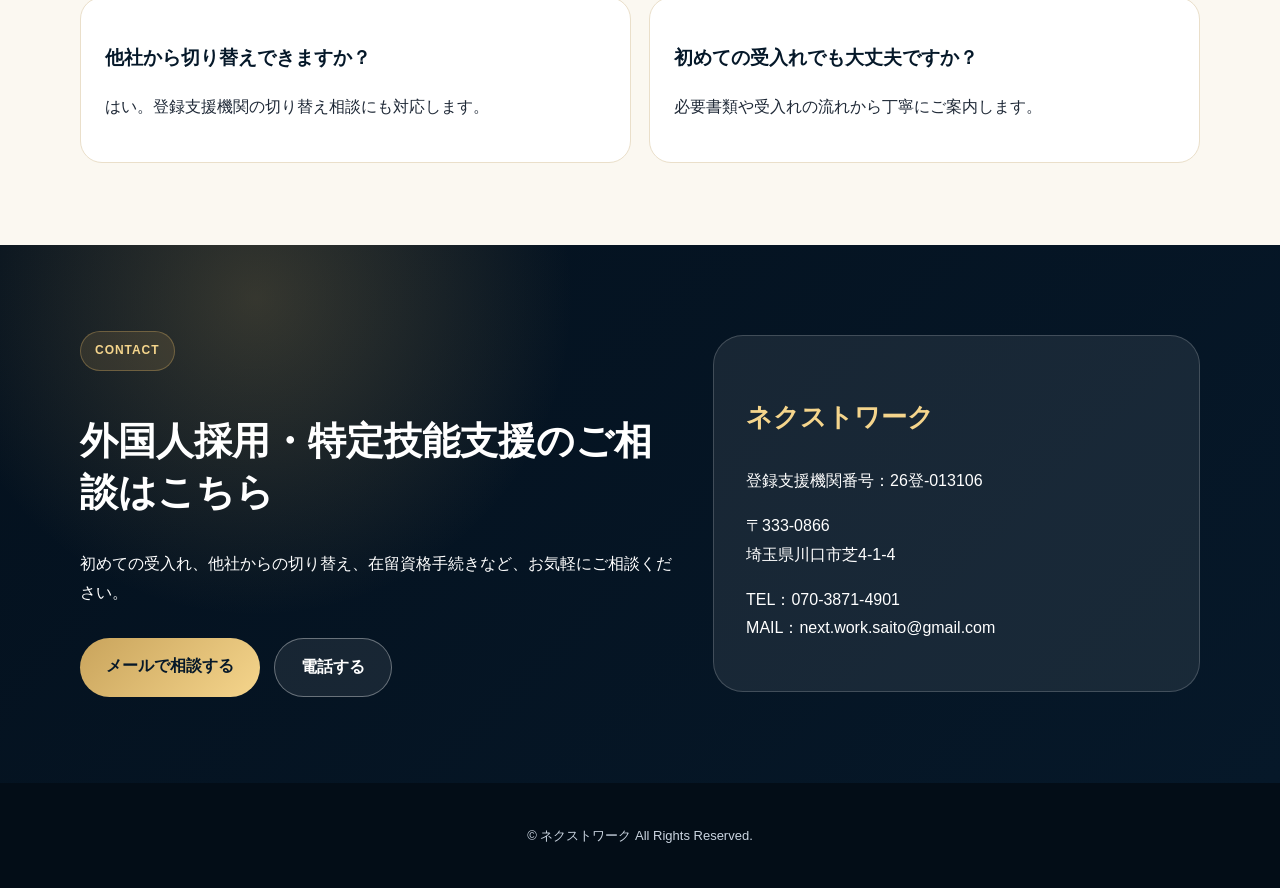
==== commit 075451de: "Add files via upload" ====
--- a/index.html
+++ b/index.html
@@ -1,21 +1,21 @@
 <!DOCTYPE html>
 <html lang="ja">
 <head>
-<meta charset="UTF-8">
-<meta name="viewport" content="width=device-width, initial-scale=1.0">
+<meta charset="UTF-8"><meta name="viewport" content="width=device-width, initial-scale=1.0">
 <title>ネクストワーク | 特定技能外国人の登録支援機関</title>
-<meta name="description" content="ネクストワークは埼玉県川口市の登録支援機関です。特定技能外国人の採用から在留資格手続き、就労後の支援までワンストップでサポートします。">
+<meta name="description" content="ネクストワークは埼玉県川口市の登録支援機関です。特定技能外国人の採用、在留資格手続き、就労後の支援までワンストップでサポートします。支援委託料20,000円税別。">
 <link rel="stylesheet" href="style.css">
 </head>
 <body>
-<header class="site-header"><div class="container header-inner"><a class="brand" href="#"><span class="brand-mark">NW</span><span><strong>NEXT WORK</strong><small>ネクストワーク</small></span></a><nav class="nav"><a href="#strength">強み</a><a href="#service">支援内容</a><a href="#price">料金</a><a href="#flow">流れ</a><a href="#contact">相談</a></nav><a class="header-btn" href="tel:07038714901">電話相談</a></div></header>
+<header class="site-header"><div class="container header-inner"><a class="brand" href="#"><img src="assets/logo.jpg" alt="ネクストワーク ロゴ"><span><strong>ネクストワーク</strong><small>登録支援機関 26登-013106</small></span></a><nav><a href="#strength">強み</a><a href="#service">支援内容</a><a href="#price">料金</a><a href="#office">行政書士連携</a><a href="#contact">相談</a></nav><a class="header-btn" href="tel:07038714901">070-3871-4901</a></div></header>
 <main>
-<section class="hero"><div class="hero-bg"></div><div class="container hero-inner"><div class="hero-text"><p class="label">REGISTERED SUPPORT ORGANIZATION / 26登-013106</p><h1>外国人採用を、<br><span>安心できる戦力化</span>へ。</h1><p class="lead">特定技能外国人の採用、在留資格手続き、生活支援、定期面談まで。行政書士齋藤光男事務所との連携により、企業様の受入れを迅速・丁寧に支援します。</p><div class="hero-actions"><a class="btn gold" href="#contact">無料相談する</a><a class="btn outline" href="#price">料金を見る</a></div></div><div class="hero-panel" id="price"><p class="panel-title">支援委託料</p><div class="main-price">20,000円</div><p class="tax">税別 / 1名・月</p><div class="free-grid"><div><strong>0円</strong><span>人材紹介料</span></div><div><strong>0円</strong><span>在留資格手続き</span></div></div><p class="panel-note">個人事業だからこそ、無駄な固定費を抑え、必要な支援を適正価格で提供します。</p></div></div></section>
-<section class="trust"><div class="container trust-grid"><div><strong>行政書士連携</strong><span>在留資格手続きを迅速化</span></div><div><strong>9言語対応</strong><span>外国人本人にも安心</span></div><div><strong>紹介料無料</strong><span>採用コストを削減</span></div><div><strong>月額2万円</strong><span>税別・1名あたり</span></div></div></section>
-<section id="strength" class="section"><div class="container"><div class="section-title"><p>STRENGTH</p><h2>ネクストワークが選ばれる理由</h2></div><div class="premium-cards"><article><span>01</span><h3>行政書士齋藤光男事務所との連携</h3><p>在留資格申請や届出を外部へ丸投げせず、手続き面まで見据えたスピード対応が可能です。</p></article><article><span>02</span><h3>在留資格手続き無料</h3><p>支援委託契約をいただいた企業様には、在留資格に関する手続きを無料でサポートします。</p></article><article><span>03</span><h3>人材紹介料無料</h3><p>初期費用を抑え、採用から定着まで継続しやすい受入れ体制を整えます。</p></article><article><span>04</span><h3>個人事業ならではの柔軟さ</h3><p>大手にはない距離感で、企業様と外国人材の双方に寄り添った支援を行います。</p></article></div></div></section>
-<section id="service" class="section dark-section"><div class="container split"><div><p class="label gold-text">SERVICE</p><h2>受入れ前から入社後まで、必要な支援を一括対応。</h2><p>登録支援機関として、義務的支援を中心に、企業様が安心して特定技能外国人を受け入れられる体制を整えます。</p></div><div class="service-box"><p>事前ガイダンス</p><p>出入国時の送迎</p><p>住居確保支援</p><p>生活オリエンテーション</p><p>公的手続き同行</p><p>日本語学習支援</p><p>定期面談</p><p>行政機関への届出</p></div></div></section>
-<section class="section language-section"><div class="container"><div class="section-title"><p>LANGUAGE</p><h2>対応言語</h2></div><div class="language-list"><span>🇧🇩 バングラデシュ</span><span>🇮🇩 インドネシア</span><span>🇰🇭 カンボジア</span><span>🇹🇭 タイ</span><span>🇳🇵 ネパール</span><span>🇻🇳 ベトナム</span><span>🇲🇲 ミャンマー</span><span>🇨🇳 中国</span><span>🇬🇧 英語</span></div></div></section>
-<section id="flow" class="section flow-section"><div class="container"><div class="section-title"><p>FLOW</p><h2>ご利用の流れ</h2></div><div class="flow"><div><b>01</b><h3>お問い合わせ</h3><p>受入れ状況や希望人数をお聞かせください。</p></div><div><b>02</b><h3>ヒアリング</h3><p>職種、雇用条件、受入れ時期を確認します。</p></div><div><b>03</b><h3>人材紹介・手続き</h3><p>雇用契約後、在留資格手続きへ進みます。</p></div><div><b>04</b><h3>支援開始</h3><p>入社後も面談・相談対応を継続します。</p></div></div></div></section>
-<section id="contact" class="contact"><div class="container contact-inner"><div><p class="label">CONTACT</p><h2>外国人採用・特定技能支援のご相談はこちら</h2><p>初めての受入れ、他社からの切り替え、在留資格手続きなど、お気軽にご相談ください。</p><div class="hero-actions"><a class="btn gold" href="mailto:next.work.saito@gmail.com">メールで相談する</a><a class="btn outline" href="tel:07038714901">電話する</a></div></div><div class="company-card"><h3>ネクストワーク</h3><p>登録支援機関番号：26登-013106</p><p>〒333-0866<br>埼玉県川口市芝4-1-4</p><p>TEL：070-3871-4901<br>MAIL：next.work.saito@gmail.com</p></div></div></section>
+<section class="hero"><div class="container hero-inner"><div><p class="eyebrow">REGISTERED SUPPORT ORGANIZATION</p><h1>外国人採用を、<br><span>もっと安心に。</span></h1><p class="lead">特定技能外国人の採用から在留資格手続き、入社後の支援まで。行政書士齋藤光男事務所との連携により、企業様の受入れをスピーディーに支えます。</p><div class="actions"><a class="btn primary" href="#contact">無料相談する</a><a class="btn secondary" href="#price">料金を見る</a></div></div><aside class="price-panel" id="price"><p class="panel-label">支援委託料</p><div class="price">20,000円</div><p class="tax">税別 / 1名・月</p><div class="zero"><div><b>0円</b><span>人材紹介料</span></div><div><b>0円</b><span>在留資格手続き</span></div></div><p class="note">個人事業だからこそ、無駄な固定費を抑え、必要な支援を適正価格で提供します。</p></aside></div></section>
+<section class="trust-bar"><div class="container trust-grid"><div><strong>行政書士連携</strong><span>手続きまで一体対応</span></div><div><strong>9言語対応</strong><span>外国人本人にも安心</span></div><div><strong>紹介料無料</strong><span>採用コストを抑制</span></div><div><strong>月額2万円</strong><span>税別・1名あたり</span></div></div></section>
+<section id="strength" class="section"><div class="container"><div class="section-title"><p>STRENGTH</p><h2>ネクストワークが選ばれる理由</h2></div><div class="cards"><article><span>01</span><h3>行政書士との連携</h3><p>行政書士齋藤光男事務所と連携し、在留資格申請や各種届出まで迅速に対応します。</p></article><article><span>02</span><h3>在留資格手続き無料</h3><p>支援委託契約をいただいた企業様には、在留資格に関する手続きを無料でサポートします。</p></article><article><span>03</span><h3>人材紹介料無料</h3><p>初期費用を抑え、外国人材の採用から定着まで継続しやすい体制を整えます。</p></article><article><span>04</span><h3>個人事業ならではの低価格</h3><p>支援委託料は20,000円（税別）/人。大手にはない柔軟さと距離感で対応します。</p></article></div></div></section>
+<section id="service" class="section dark"><div class="container split"><div><p class="eyebrow gold">SERVICE</p><h2>受入れ前から定着まで、必要な支援をまとめて対応。</h2><p>初めて特定技能外国人を受け入れる企業様にも分かりやすく、採用・手続き・生活支援・定期面談まで一貫してサポートします。</p></div><div class="service-list"><p>事前ガイダンス</p><p>出入国時の送迎</p><p>住居確保支援</p><p>生活オリエンテーション</p><p>公的手続き同行</p><p>日本語学習支援</p><p>定期面談</p><p>行政機関への届出</p></div></div></section>
+<section class="section language"><div class="container"><div class="section-title"><p>LANGUAGE</p><h2>対応言語</h2></div><div class="language-list"><span>🇧🇩 バングラデシュ</span><span>🇮🇩 インドネシア</span><span>🇰🇭 カンボジア</span><span>🇹🇭 タイ</span><span>🇳🇵 ネパール</span><span>🇻🇳 ベトナム</span><span>🇲🇲 ミャンマー</span><span>🇨🇳 中国</span><span>🇬🇧 英語</span></div></div></section>
+<section id="office" class="section office"><div class="container split"><div class="office-card"><p class="eyebrow">LEGAL PARTNER</p><h2>行政書士齋藤光男事務所と連携</h2><p>在留資格認定証明書交付申請、在留資格変更、在留期間更新、各種届出など、外国人雇用に必要な手続きをワンストップで支援します。</p><a class="btn dark-btn" href="#">行政書士事務所サイト準備中</a></div><div class="flow-mini"><div><b>01</b><span>採用相談</span></div><div><b>02</b><span>人材紹介</span></div><div><b>03</b><span>在留資格手続き</span></div><div><b>04</b><span>入社・支援開始</span></div></div></div></section>
+<section class="section faq"><div class="container"><div class="section-title"><p>FAQ</p><h2>よくある質問</h2></div><div class="faq-grid"><div><h3>人材紹介料は本当に無料ですか？</h3><p>はい。人材紹介料は無料です。</p></div><div><h3>在留資格手続き費用はかかりますか？</h3><p>支援委託契約企業様は無料で対応します。</p></div><div><h3>他社から切り替えできますか？</h3><p>はい。登録支援機関の切り替え相談にも対応します。</p></div><div><h3>初めての受入れでも大丈夫ですか？</h3><p>必要書類や受入れの流れから丁寧にご案内します。</p></div></div></div></section>
+<section id="contact" class="contact"><div class="container contact-inner"><div><p class="eyebrow">CONTACT</p><h2>外国人採用・特定技能支援のご相談はこちら</h2><p>初めての受入れ、他社からの切り替え、在留資格手続きなど、お気軽にご相談ください。</p><div class="actions"><a class="btn primary" href="mailto:next.work.saito@gmail.com">メールで相談する</a><a class="btn secondary" href="tel:07038714901">電話する</a></div></div><div class="company"><h3>ネクストワーク</h3><p>登録支援機関番号：26登-013106</p><p>〒333-0866<br>埼玉県川口市芝4-1-4</p><p>TEL：070-3871-4901<br>MAIL：next.work.saito@gmail.com</p></div></div></section>
 </main><footer><p>© ネクストワーク All Rights Reserved.</p></footer><div class="mobile-fixed"><a href="tel:07038714901">電話する</a><a href="mailto:next.work.saito@gmail.com">メール相談</a></div>
-</body></html>
+</body></html>
--- a/style.css
+++ b/style.css
@@ -1 +1 @@
-*{box-sizing:border-box}:root{--navy:#071d31;--gold:#c9963b;--bg:#f5f3ee;--text:#1f2937;--muted:#667085}body{margin:0;font-family:-apple-system,BlinkMacSystemFont,"Hiragino Sans","Yu Gothic",sans-serif;color:var(--text);background:var(--bg);line-height:1.8}a{text-decoration:none;color:inherit}.container{width:min(1120px,92%);margin:auto}.header{position:sticky;top:0;z-index:10;background:rgba(255,255,255,.88);backdrop-filter:blur(14px);border-bottom:1px solid rgba(7,29,49,.08)}.nav{display:flex;align-items:center;justify-content:space-between;padding:14px 0}.logo{font-size:23px;font-weight:900;color:var(--navy);letter-spacing:.04em}.logo span{color:var(--gold)}.logo small{display:block;font-size:10px;letter-spacing:.18em;color:var(--muted);line-height:1}nav{display:flex;gap:22px;font-size:14px;color:#344054}.tel{background:var(--navy);color:#fff;padding:10px 18px;border-radius:999px;font-weight:800}.hero{background:radial-gradient(circle at 80% 20%,rgba(201,150,59,.32),transparent 30%),linear-gradient(135deg,#051829,#0b2f4f 58%,#061b2f);color:#fff;padding:92px 0 78px}.hero-grid{display:grid;grid-template-columns:1.05fr .95fr;gap:46px;align-items:center}.badge,.eyebrow{display:inline-block;background:rgba(201,150,59,.16);border:1px solid rgba(201,150,59,.45);color:#ffe2a8;padding:8px 14px;border-radius:999px;font-size:13px;font-weight:800}.hero h1{font-size:clamp(38px,6vw,68px);line-height:1.13;margin:22px 0}.hero h1 span{color:#f4d08a}.lead{font-size:19px;color:#e8eef5}.buttons{display:flex;gap:14px;flex-wrap:wrap;margin-top:28px}.btn{display:inline-block;padding:14px 25px;border-radius:999px;font-weight:800}.primary{background:linear-gradient(135deg,var(--gold),#e0ad58);color:#071d31}.ghost{background:rgba(255,255,255,.1);color:#fff;border:1px solid rgba(255,255,255,.32)}.lux-card{background:linear-gradient(180deg,#fff,#f9f5ec);color:var(--text);border-radius:30px;padding:34px;box-shadow:0 26px 80px rgba(0,0,0,.32);border:1px solid rgba(201,150,59,.35)}.mini{font-weight:900;color:var(--muted);margin:0}.price{font-size:54px;font-weight:950;color:var(--navy);line-height:1;margin:14px 0}.price span{display:block;font-size:18px;color:var(--gold);margin-top:8px}.zero-box{display:grid;grid-template-columns:1fr 1fr;gap:12px;margin-top:22px}.zero-box div{background:#fff;border:1px solid #ead9b7;border-radius:18px;padding:16px;text-align:center;font-weight:900}.zero-box b{display:block;color:var(--gold);font-size:32px}.zero-box small{color:var(--navy)}.note{color:#667085}.section{padding:78px 0}.white{background:#fff}.title{text-align:center;margin-bottom:38px}.title p,.eyebrow{color:var(--gold);font-weight:900;letter-spacing:.16em}.title h2,.section h2{font-size:34px;color:var(--navy);margin:0}.cards{display:grid;grid-template-columns:repeat(3,1fr);gap:20px}.card{background:rgba(255,255,255,.86);border-radius:24px;padding:28px;box-shadow:0 12px 34px rgba(16,24,40,.08);border:1px solid rgba(7,29,49,.08)}.card span{color:var(--gold);font-weight:900}.card h3{color:var(--navy);margin:8px 0}.dark{background:linear-gradient(135deg,#071d31,#0b2f4f);color:#fff}.dark h2{color:#fff}.dark p{color:#dbe7f2}.two{display:grid;grid-template-columns:1fr 1fr;gap:32px;align-items:center}.service-list{display:grid;grid-template-columns:1fr 1fr;gap:12px}.service-list p{background:rgba(255,255,255,.08);border:1px solid rgba(255,255,255,.16);padding:14px 16px;border-radius:16px;margin:0;color:#fff}.langs{display:flex;flex-wrap:wrap;gap:12px;justify-content:center}.langs span{background:#fff;border:1px solid rgba(7,29,49,.1);border-radius:999px;padding:10px 16px;font-weight:800;box-shadow:0 8px 22px rgba(16,24,40,.06)}.flow{display:grid;grid-template-columns:repeat(4,1fr);gap:15px}.flow div{background:#fbfdff;border-radius:20px;padding:22px;border:1px solid #e5e7eb}.flow b{color:var(--gold);font-size:22px}.contact{background:radial-gradient(circle at 20% 10%,rgba(201,150,59,.28),transparent 30%),linear-gradient(135deg,#061b2f,#071d31);color:#fff;padding:78px 0}.contact-grid{display:grid;grid-template-columns:1.1fr .9fr;gap:32px}.contact h2{font-size:36px;line-height:1.35}.contact-card{background:rgba(255,255,255,.08);border:1px solid rgba(255,255,255,.18);border-radius:28px;padding:32px}footer{background:#04111e;color:#cbd5e1;padding:26px 0;text-align:center;font-size:13px}.fixed{display:none}@media(max-width:860px){nav{display:none}.hero-grid,.two,.contact-grid{grid-template-columns:1fr}.cards{grid-template-columns:1fr}.flow{grid-template-columns:1fr 1fr}.service-list{grid-template-columns:1fr}.zero-box{grid-template-columns:1fr}.hero{padding:58px 0}.fixed{display:grid;grid-template-columns:1fr 1fr;position:fixed;bottom:0;left:0;right:0;z-index:20}.fixed a{text-align:center;padding:14px;background:var(--gold);color:#071d31;font-weight:900}.fixed a:first-child{background:#0b4776;color:#fff}body{padding-bottom:54px}}@media(max-width:520px){.flow{grid-template-columns:1fr}.price{font-size:40px}.nav{gap:10px}.tel{padding:9px 12px}}+*{box-sizing:border-box}:root{--navy:#051829;--deep:#0b2f4f;--gold:#c9a45c;--gold2:#f5d58c;--cream:#f7f2e8;--text:#1f2937;--muted:#667085}html{scroll-behavior:smooth}body{margin:0;font-family:-apple-system,BlinkMacSystemFont,'Hiragino Sans','Yu Gothic',sans-serif;background:var(--cream);color:var(--text);line-height:1.8}a{text-decoration:none;color:inherit}.container{width:min(1120px,92%);margin:auto}.site-header{position:sticky;top:0;z-index:50;background:rgba(255,255,255,.88);backdrop-filter:blur(16px);border-bottom:1px solid rgba(5,24,41,.08)}.header-inner{display:flex;align-items:center;justify-content:space-between;padding:12px 0}.brand{display:flex;align-items:center;gap:12px;color:var(--navy)}.brand img{width:60px;height:44px;object-fit:contain;border-radius:10px;background:#fff}.brand strong{display:block;font-size:18px}.brand small{display:block;color:var(--muted);font-size:11px}nav{display:flex;gap:22px;font-size:14px;color:#344054}.header-btn{background:var(--navy);color:#fff;padding:10px 18px;border-radius:999px;font-weight:800}.hero{position:relative;background:radial-gradient(circle at 80% 15%,rgba(201,164,92,.35),transparent 26%),linear-gradient(135deg,#04111e,#0b2f4f 56%,#061829);color:#fff;padding:96px 0}.hero-inner{display:grid;grid-template-columns:1.05fr .95fr;gap:48px;align-items:center}.eyebrow{display:inline-block;margin:0 0 14px;padding:8px 14px;border-radius:999px;background:rgba(201,164,92,.14);border:1px solid rgba(201,164,92,.38);color:var(--gold2);font-size:12px;font-weight:900;letter-spacing:.08em}.hero h1{font-size:clamp(38px,6vw,70px);line-height:1.12;margin:0 0 22px}.hero h1 span{color:var(--gold2)}.lead{font-size:19px;color:#e8eef5}.actions{display:flex;gap:14px;flex-wrap:wrap;margin-top:30px}.btn{display:inline-block;padding:14px 26px;border-radius:999px;font-weight:900}.primary{background:linear-gradient(135deg,var(--gold),var(--gold2));color:#061829}.secondary{border:1px solid rgba(255,255,255,.35);color:#fff;background:rgba(255,255,255,.08)}.price-panel{background:linear-gradient(180deg,#fff,#faf5ea);color:var(--text);border:1px solid rgba(201,164,92,.4);border-radius:32px;padding:34px;box-shadow:0 30px 90px rgba(0,0,0,.35)}.panel-label{color:var(--muted);font-weight:900;margin:0}.price{font-size:58px;font-weight:950;color:var(--navy);line-height:1;margin-top:14px}.tax{color:var(--gold);font-weight:900;font-size:18px;margin:4px 0 20px}.zero{display:grid;grid-template-columns:1fr 1fr;gap:14px}.zero div{background:#fff;border:1px solid #eadfca;border-radius:18px;padding:16px;text-align:center}.zero b{display:block;color:var(--gold);font-size:32px}.zero span{font-weight:900;color:var(--navy)}.note{color:var(--muted)}.trust-bar{background:#fff;border-bottom:1px solid #e8e1d4}.trust-grid{display:grid;grid-template-columns:repeat(4,1fr)}.trust-grid div{padding:24px;border-right:1px solid #eee4d2}.trust-grid strong{display:block;color:var(--navy);font-size:20px}.trust-grid span{color:var(--muted);font-size:14px}.section{padding:82px 0}.section-title{text-align:center;margin-bottom:40px}.section-title p{color:var(--gold);font-weight:900;letter-spacing:.18em;margin:0}.section-title h2,.section h2{font-size:36px;color:var(--navy);margin:6px 0 0;line-height:1.35}.cards{display:grid;grid-template-columns:repeat(4,1fr);gap:18px}.cards article{background:rgba(255,255,255,.86);border:1px solid rgba(5,24,41,.08);box-shadow:0 14px 36px rgba(16,24,40,.08);border-radius:24px;padding:26px}.cards span{color:var(--gold);font-weight:950}.cards h3{color:var(--navy)}.dark{background:linear-gradient(135deg,#051829,#0b2f4f);color:#fff}.dark h2{color:#fff}.dark p{color:#dbe7f2}.gold{color:var(--gold2)}.split{display:grid;grid-template-columns:1fr 1fr;gap:38px;align-items:center}.service-list{display:grid;grid-template-columns:1fr 1fr;gap:12px}.service-list p{margin:0;padding:15px 16px;border-radius:16px;background:rgba(255,255,255,.08);border:1px solid rgba(255,255,255,.16);color:#fff;font-weight:800}.language{background:#fbf8f1}.language-list{display:flex;flex-wrap:wrap;gap:12px;justify-content:center}.language-list span{background:#fff;border:1px solid #eadfca;border-radius:999px;padding:10px 16px;font-weight:900;box-shadow:0 10px 26px rgba(16,24,40,.06)}.office{background:#fff}.office-card{background:linear-gradient(180deg,#fff,#f8f4eb);border:1px solid #eadfca;border-radius:30px;padding:34px;box-shadow:0 14px 38px rgba(16,24,40,.08)}.dark-btn{background:var(--navy);color:#fff}.flow-mini{display:grid;grid-template-columns:1fr 1fr;gap:14px}.flow-mini div{background:#f7f2e8;border:1px solid #eadfca;border-radius:20px;padding:22px}.flow-mini b{display:block;color:var(--gold);font-size:24px}.flow-mini span{font-weight:900;color:var(--navy)}.faq{background:#fbf8f1}.faq-grid{display:grid;grid-template-columns:1fr 1fr;gap:18px}.faq-grid div{background:#fff;border:1px solid #eadfca;border-radius:22px;padding:24px}.faq-grid h3{color:var(--navy)}.contact{background:radial-gradient(circle at 20% 10%,rgba(201,164,92,.25),transparent 28%),linear-gradient(135deg,#04111e,#061829);color:#fff;padding:86px 0}.contact-inner{display:grid;grid-template-columns:1.1fr .9fr;gap:38px;align-items:center}.contact h2{font-size:38px;line-height:1.35;color:#fff}.company{background:rgba(255,255,255,.08);border:1px solid rgba(255,255,255,.18);border-radius:30px;padding:32px}.company h3{color:var(--gold2);font-size:26px}footer{background:#030d17;color:#cbd5e1;text-align:center;padding:28px 0;font-size:13px}.mobile-fixed{display:none}@media(max-width:900px){nav{display:none}.hero-inner,.split,.contact-inner{grid-template-columns:1fr}.cards{grid-template-columns:1fr 1fr}.trust-grid{grid-template-columns:1fr 1fr}.service-list,.flow-mini,.faq-grid{grid-template-columns:1fr}.hero{padding:62px 0}.mobile-fixed{display:grid;grid-template-columns:1fr 1fr;position:fixed;bottom:0;left:0;right:0;z-index:60}.mobile-fixed a{text-align:center;padding:14px;background:var(--gold);color:#061829;font-weight:950}.mobile-fixed a:first-child{background:#0b4776;color:#fff}body{padding-bottom:54px}}@media(max-width:560px){.cards,.trust-grid,.zero{grid-template-columns:1fr}.price{font-size:42px}.header-btn{padding:9px 12px}.brand img{width:48px}.brand strong{font-size:15px}}
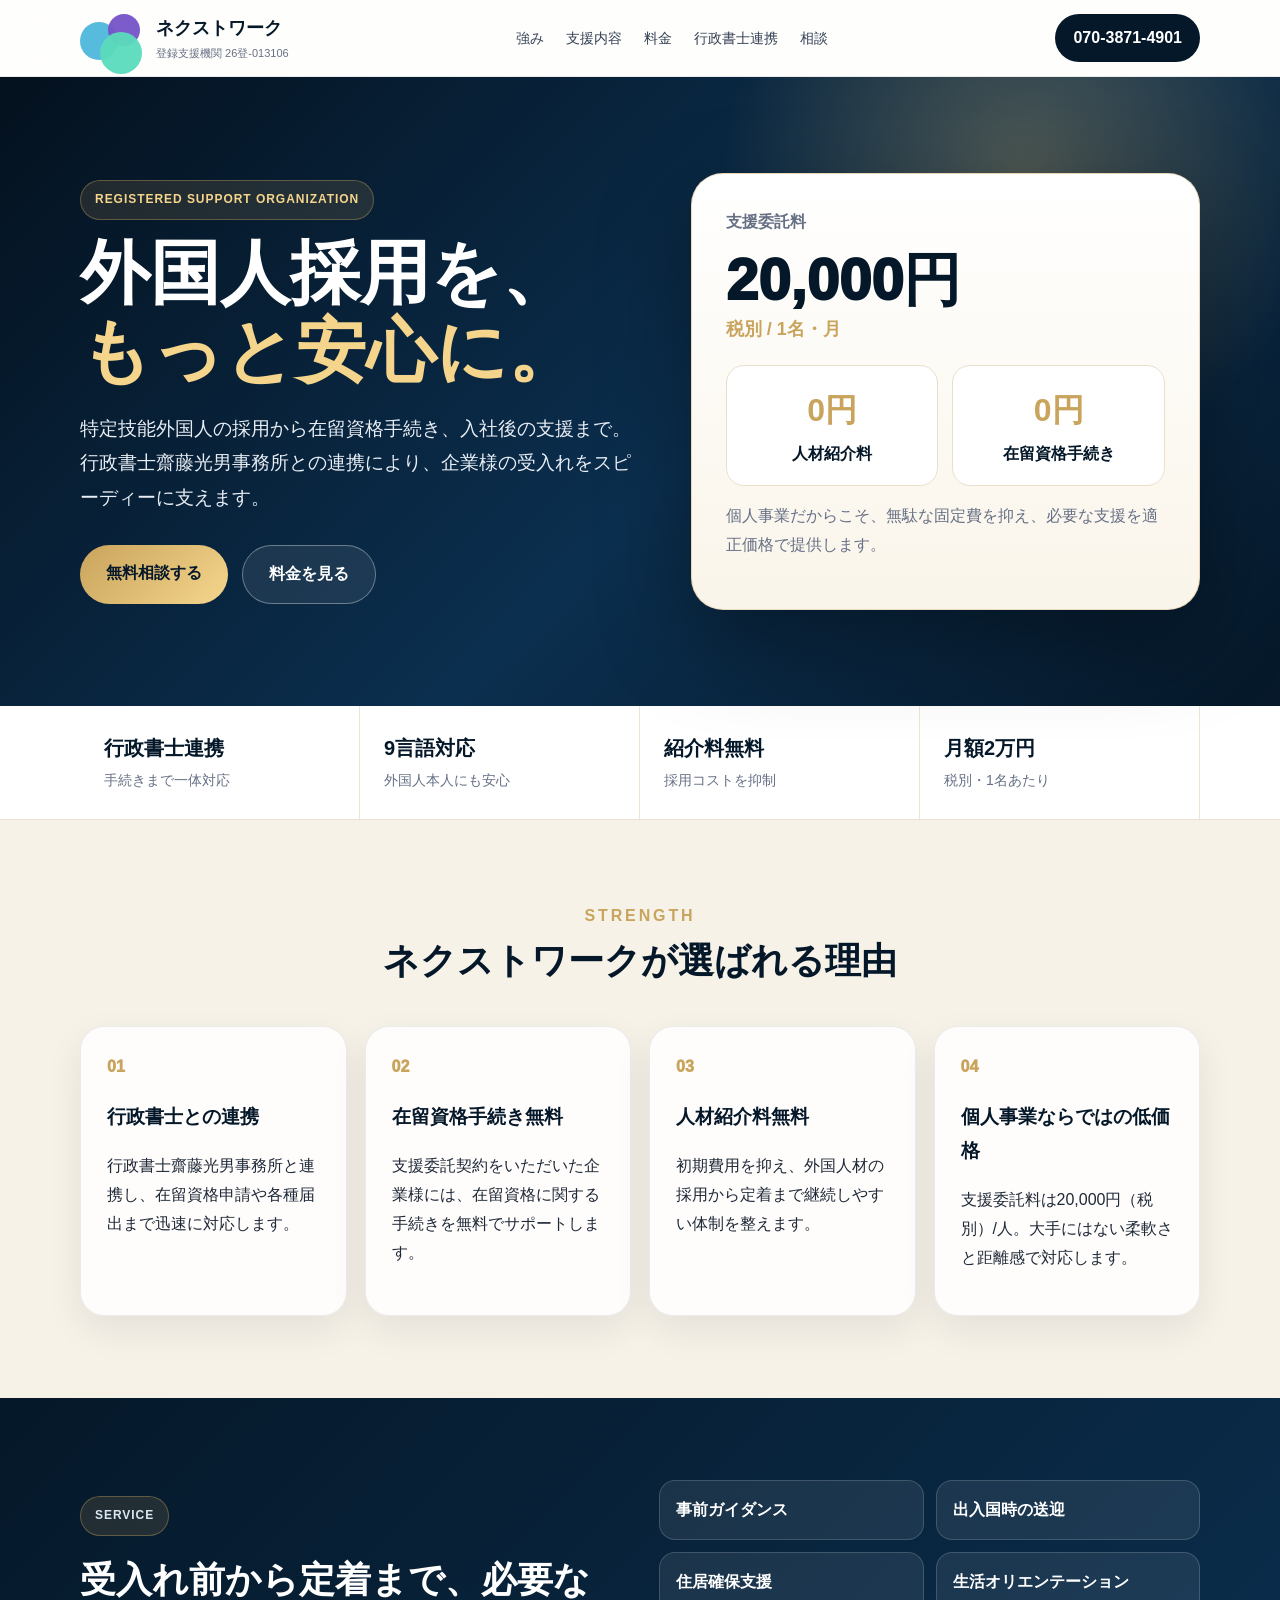
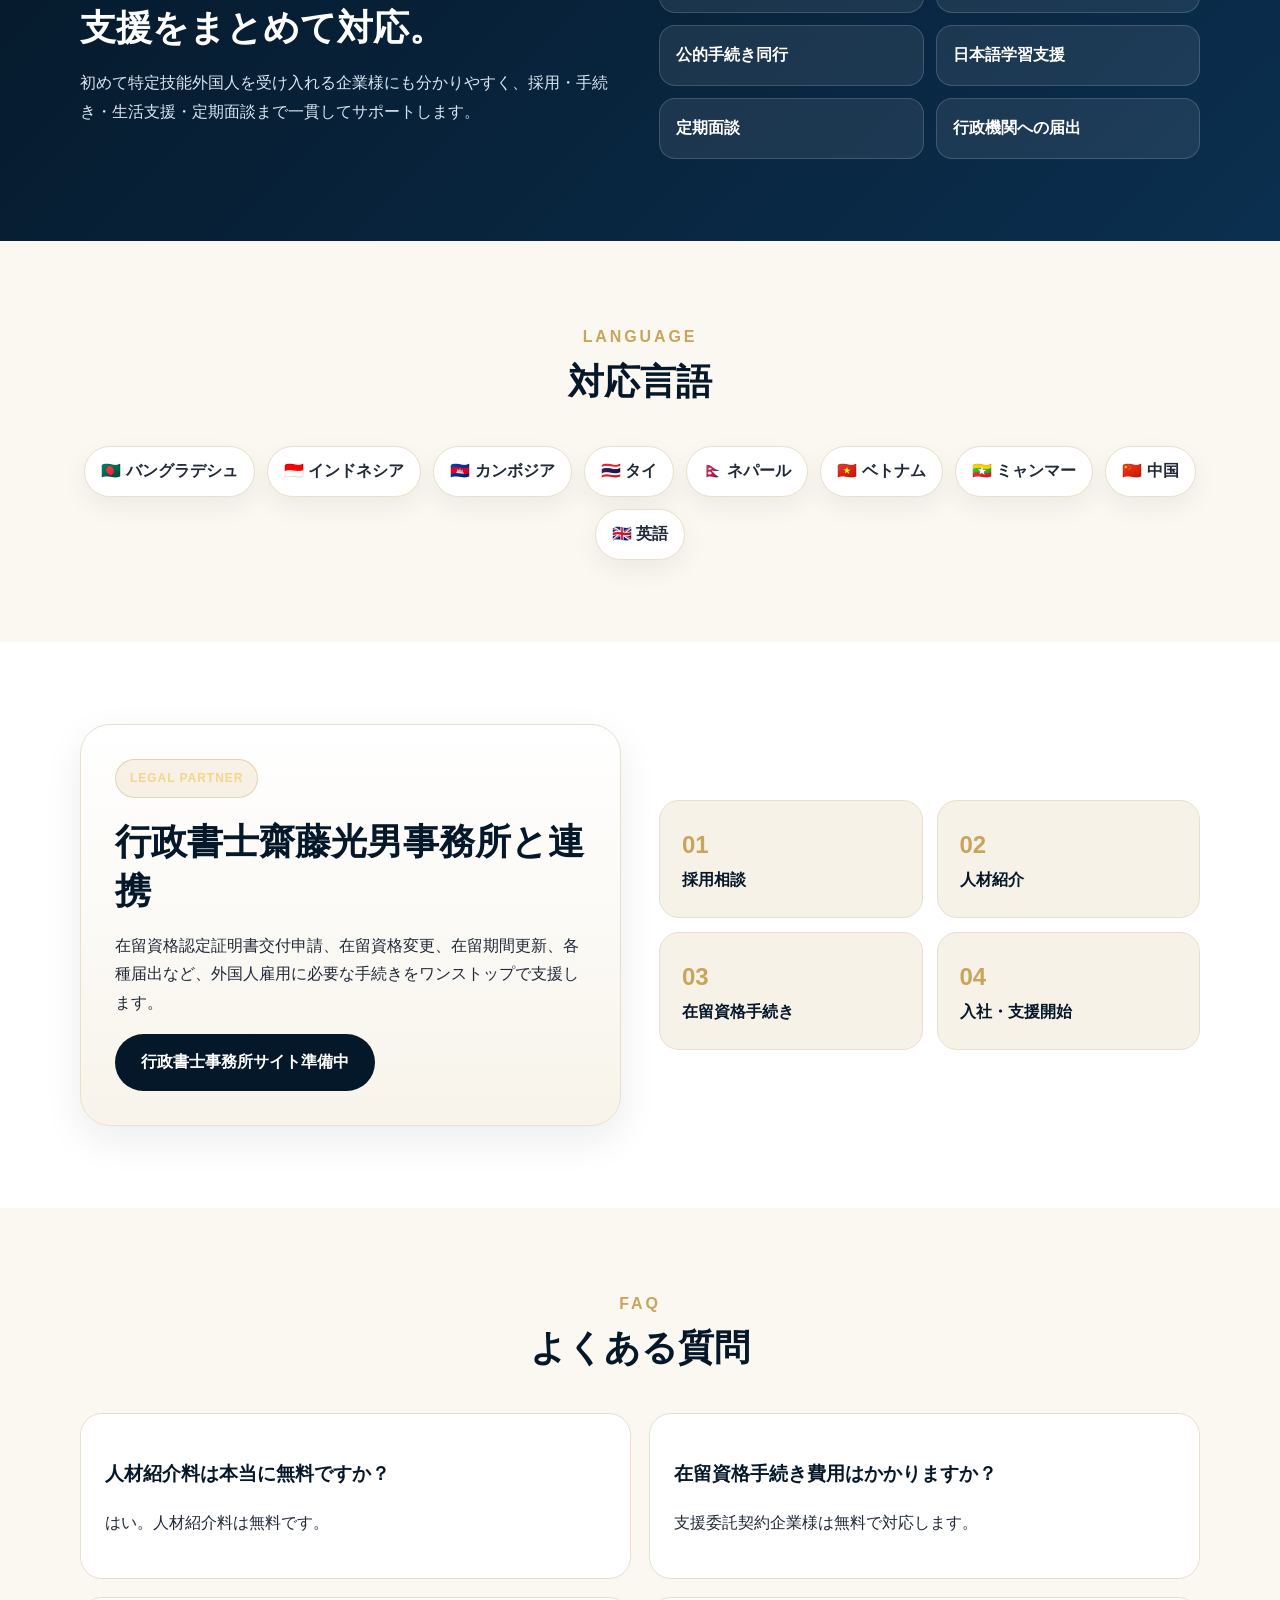
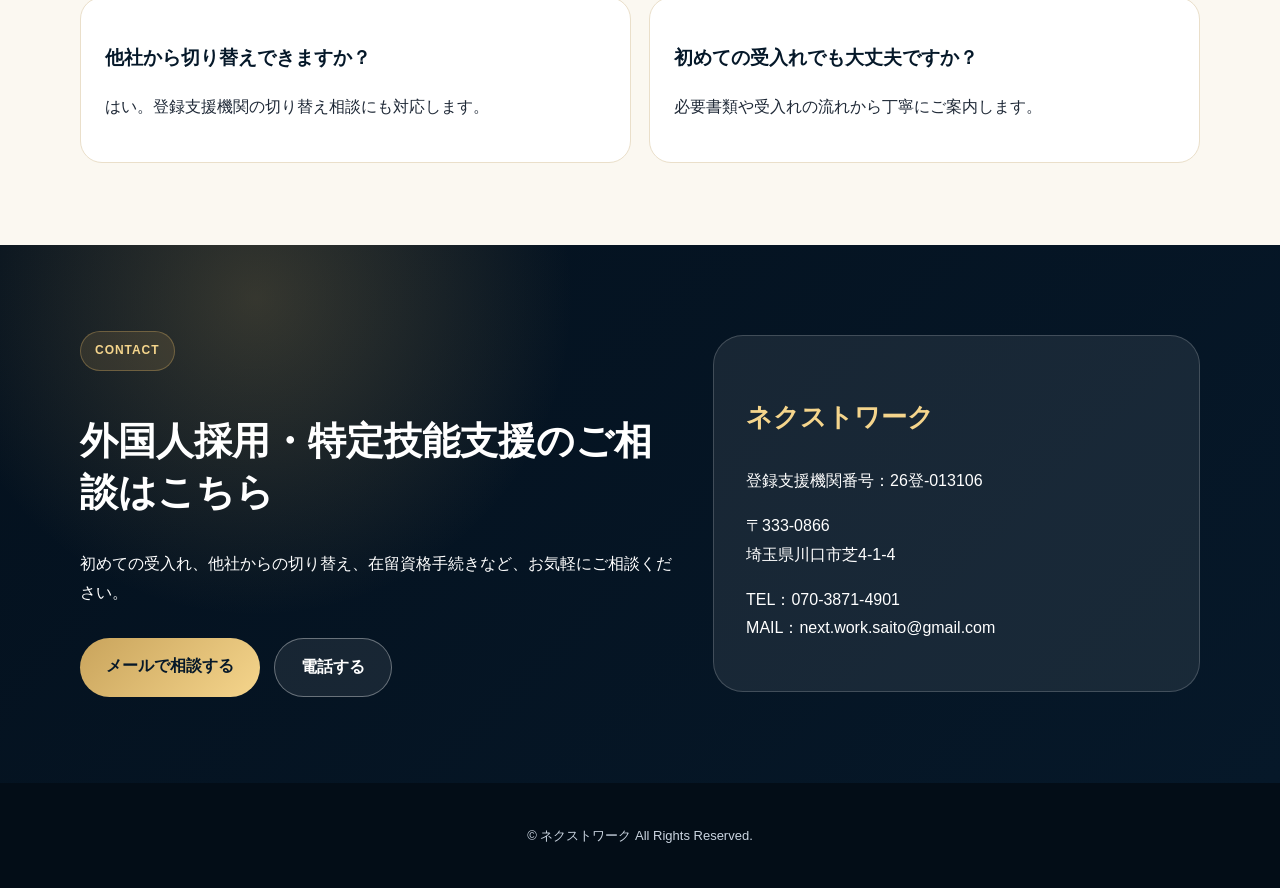
==== commit dd337286: "Add files via upload" ====
--- a/index.html
+++ b/index.html
@@ -7,7 +7,7 @@
 <link rel="stylesheet" href="style.css">
 </head>
 <body>
-<header class="site-header"><div class="container header-inner"><a class="brand" href="#"><img src="assets/logo.jpg" alt="ネクストワーク ロゴ"><span><strong>ネクストワーク</strong><small>登録支援機関 26登-013106</small></span></a><nav><a href="#strength">強み</a><a href="#service">支援内容</a><a href="#price">料金</a><a href="#office">行政書士連携</a><a href="#contact">相談</a></nav><a class="header-btn" href="tel:07038714901">070-3871-4901</a></div></header>
+<header class="site-header"><div class="container header-inner"><a class="brand" href="#"><span class="brand-symbol"><i></i><i></i><i></i></span><span><strong>ネクストワーク</strong><small>登録支援機関 26登-013106</small></span></a><nav><a href="#strength">強み</a><a href="#service">支援内容</a><a href="#price">料金</a><a href="#office">行政書士連携</a><a href="#contact">相談</a></nav><a class="header-btn" href="tel:07038714901">070-3871-4901</a></div></header>
 <main>
 <section class="hero"><div class="container hero-inner"><div><p class="eyebrow">REGISTERED SUPPORT ORGANIZATION</p><h1>外国人採用を、<br><span>もっと安心に。</span></h1><p class="lead">特定技能外国人の採用から在留資格手続き、入社後の支援まで。行政書士齋藤光男事務所との連携により、企業様の受入れをスピーディーに支えます。</p><div class="actions"><a class="btn primary" href="#contact">無料相談する</a><a class="btn secondary" href="#price">料金を見る</a></div></div><aside class="price-panel" id="price"><p class="panel-label">支援委託料</p><div class="price">20,000円</div><p class="tax">税別 / 1名・月</p><div class="zero"><div><b>0円</b><span>人材紹介料</span></div><div><b>0円</b><span>在留資格手続き</span></div></div><p class="note">個人事業だからこそ、無駄な固定費を抑え、必要な支援を適正価格で提供します。</p></aside></div></section>
 <section class="trust-bar"><div class="container trust-grid"><div><strong>行政書士連携</strong><span>手続きまで一体対応</span></div><div><strong>9言語対応</strong><span>外国人本人にも安心</span></div><div><strong>紹介料無料</strong><span>採用コストを抑制</span></div><div><strong>月額2万円</strong><span>税別・1名あたり</span></div></div></section>
--- a/style.css
+++ b/style.css
@@ -1 +1,7 @@
-*{box-sizing:border-box}:root{--navy:#051829;--deep:#0b2f4f;--gold:#c9a45c;--gold2:#f5d58c;--cream:#f7f2e8;--text:#1f2937;--muted:#667085}html{scroll-behavior:smooth}body{margin:0;font-family:-apple-system,BlinkMacSystemFont,'Hiragino Sans','Yu Gothic',sans-serif;background:var(--cream);color:var(--text);line-height:1.8}a{text-decoration:none;color:inherit}.container{width:min(1120px,92%);margin:auto}.site-header{position:sticky;top:0;z-index:50;background:rgba(255,255,255,.88);backdrop-filter:blur(16px);border-bottom:1px solid rgba(5,24,41,.08)}.header-inner{display:flex;align-items:center;justify-content:space-between;padding:12px 0}.brand{display:flex;align-items:center;gap:12px;color:var(--navy)}.brand img{width:60px;height:44px;object-fit:contain;border-radius:10px;background:#fff}.brand strong{display:block;font-size:18px}.brand small{display:block;color:var(--muted);font-size:11px}nav{display:flex;gap:22px;font-size:14px;color:#344054}.header-btn{background:var(--navy);color:#fff;padding:10px 18px;border-radius:999px;font-weight:800}.hero{position:relative;background:radial-gradient(circle at 80% 15%,rgba(201,164,92,.35),transparent 26%),linear-gradient(135deg,#04111e,#0b2f4f 56%,#061829);color:#fff;padding:96px 0}.hero-inner{display:grid;grid-template-columns:1.05fr .95fr;gap:48px;align-items:center}.eyebrow{display:inline-block;margin:0 0 14px;padding:8px 14px;border-radius:999px;background:rgba(201,164,92,.14);border:1px solid rgba(201,164,92,.38);color:var(--gold2);font-size:12px;font-weight:900;letter-spacing:.08em}.hero h1{font-size:clamp(38px,6vw,70px);line-height:1.12;margin:0 0 22px}.hero h1 span{color:var(--gold2)}.lead{font-size:19px;color:#e8eef5}.actions{display:flex;gap:14px;flex-wrap:wrap;margin-top:30px}.btn{display:inline-block;padding:14px 26px;border-radius:999px;font-weight:900}.primary{background:linear-gradient(135deg,var(--gold),var(--gold2));color:#061829}.secondary{border:1px solid rgba(255,255,255,.35);color:#fff;background:rgba(255,255,255,.08)}.price-panel{background:linear-gradient(180deg,#fff,#faf5ea);color:var(--text);border:1px solid rgba(201,164,92,.4);border-radius:32px;padding:34px;box-shadow:0 30px 90px rgba(0,0,0,.35)}.panel-label{color:var(--muted);font-weight:900;margin:0}.price{font-size:58px;font-weight:950;color:var(--navy);line-height:1;margin-top:14px}.tax{color:var(--gold);font-weight:900;font-size:18px;margin:4px 0 20px}.zero{display:grid;grid-template-columns:1fr 1fr;gap:14px}.zero div{background:#fff;border:1px solid #eadfca;border-radius:18px;padding:16px;text-align:center}.zero b{display:block;color:var(--gold);font-size:32px}.zero span{font-weight:900;color:var(--navy)}.note{color:var(--muted)}.trust-bar{background:#fff;border-bottom:1px solid #e8e1d4}.trust-grid{display:grid;grid-template-columns:repeat(4,1fr)}.trust-grid div{padding:24px;border-right:1px solid #eee4d2}.trust-grid strong{display:block;color:var(--navy);font-size:20px}.trust-grid span{color:var(--muted);font-size:14px}.section{padding:82px 0}.section-title{text-align:center;margin-bottom:40px}.section-title p{color:var(--gold);font-weight:900;letter-spacing:.18em;margin:0}.section-title h2,.section h2{font-size:36px;color:var(--navy);margin:6px 0 0;line-height:1.35}.cards{display:grid;grid-template-columns:repeat(4,1fr);gap:18px}.cards article{background:rgba(255,255,255,.86);border:1px solid rgba(5,24,41,.08);box-shadow:0 14px 36px rgba(16,24,40,.08);border-radius:24px;padding:26px}.cards span{color:var(--gold);font-weight:950}.cards h3{color:var(--navy)}.dark{background:linear-gradient(135deg,#051829,#0b2f4f);color:#fff}.dark h2{color:#fff}.dark p{color:#dbe7f2}.gold{color:var(--gold2)}.split{display:grid;grid-template-columns:1fr 1fr;gap:38px;align-items:center}.service-list{display:grid;grid-template-columns:1fr 1fr;gap:12px}.service-list p{margin:0;padding:15px 16px;border-radius:16px;background:rgba(255,255,255,.08);border:1px solid rgba(255,255,255,.16);color:#fff;font-weight:800}.language{background:#fbf8f1}.language-list{display:flex;flex-wrap:wrap;gap:12px;justify-content:center}.language-list span{background:#fff;border:1px solid #eadfca;border-radius:999px;padding:10px 16px;font-weight:900;box-shadow:0 10px 26px rgba(16,24,40,.06)}.office{background:#fff}.office-card{background:linear-gradient(180deg,#fff,#f8f4eb);border:1px solid #eadfca;border-radius:30px;padding:34px;box-shadow:0 14px 38px rgba(16,24,40,.08)}.dark-btn{background:var(--navy);color:#fff}.flow-mini{display:grid;grid-template-columns:1fr 1fr;gap:14px}.flow-mini div{background:#f7f2e8;border:1px solid #eadfca;border-radius:20px;padding:22px}.flow-mini b{display:block;color:var(--gold);font-size:24px}.flow-mini span{font-weight:900;color:var(--navy)}.faq{background:#fbf8f1}.faq-grid{display:grid;grid-template-columns:1fr 1fr;gap:18px}.faq-grid div{background:#fff;border:1px solid #eadfca;border-radius:22px;padding:24px}.faq-grid h3{color:var(--navy)}.contact{background:radial-gradient(circle at 20% 10%,rgba(201,164,92,.25),transparent 28%),linear-gradient(135deg,#04111e,#061829);color:#fff;padding:86px 0}.contact-inner{display:grid;grid-template-columns:1.1fr .9fr;gap:38px;align-items:center}.contact h2{font-size:38px;line-height:1.35;color:#fff}.company{background:rgba(255,255,255,.08);border:1px solid rgba(255,255,255,.18);border-radius:30px;padding:32px}.company h3{color:var(--gold2);font-size:26px}footer{background:#030d17;color:#cbd5e1;text-align:center;padding:28px 0;font-size:13px}.mobile-fixed{display:none}@media(max-width:900px){nav{display:none}.hero-inner,.split,.contact-inner{grid-template-columns:1fr}.cards{grid-template-columns:1fr 1fr}.trust-grid{grid-template-columns:1fr 1fr}.service-list,.flow-mini,.faq-grid{grid-template-columns:1fr}.hero{padding:62px 0}.mobile-fixed{display:grid;grid-template-columns:1fr 1fr;position:fixed;bottom:0;left:0;right:0;z-index:60}.mobile-fixed a{text-align:center;padding:14px;background:var(--gold);color:#061829;font-weight:950}.mobile-fixed a:first-child{background:#0b4776;color:#fff}body{padding-bottom:54px}}@media(max-width:560px){.cards,.trust-grid,.zero{grid-template-columns:1fr}.price{font-size:42px}.header-btn{padding:9px 12px}.brand img{width:48px}.brand strong{font-size:15px}}+*{box-sizing:border-box}:root{--navy:#051829;--deep:#0b2f4f;--gold:#c9a45c;--gold2:#f5d58c;--cream:#f7f2e8;--text:#1f2937;--muted:#667085}html{scroll-behavior:smooth}body{margin:0;font-family:-apple-system,BlinkMacSystemFont,'Hiragino Sans','Yu Gothic',sans-serif;background:var(--cream);color:var(--text);line-height:1.8}a{text-decoration:none;color:inherit}.container{width:min(1120px,92%);margin:auto}.site-header{position:sticky;top:0;z-index:50;background:rgba(255,255,255,.88);backdrop-filter:blur(16px);border-bottom:1px solid rgba(5,24,41,.08)}.header-inner{display:flex;align-items:center;justify-content:space-between;padding:12px 0}.brand{display:flex;align-items:center;gap:12px;color:var(--navy)}.brand strong{display:block;font-size:18px}.brand small{display:block;color:var(--muted);font-size:11px}nav{display:flex;gap:22px;font-size:14px;color:#344054}.header-btn{background:var(--navy);color:#fff;padding:10px 18px;border-radius:999px;font-weight:800}.hero{position:relative;background:radial-gradient(circle at 80% 15%,rgba(201,164,92,.35),transparent 26%),linear-gradient(135deg,#04111e,#0b2f4f 56%,#061829);color:#fff;padding:96px 0}.hero-inner{display:grid;grid-template-columns:1.05fr .95fr;gap:48px;align-items:center}.eyebrow{display:inline-block;margin:0 0 14px;padding:8px 14px;border-radius:999px;background:rgba(201,164,92,.14);border:1px solid rgba(201,164,92,.38);color:var(--gold2);font-size:12px;font-weight:900;letter-spacing:.08em}.hero h1{font-size:clamp(38px,6vw,70px);line-height:1.12;margin:0 0 22px}.hero h1 span{color:var(--gold2)}.lead{font-size:19px;color:#e8eef5}.actions{display:flex;gap:14px;flex-wrap:wrap;margin-top:30px}.btn{display:inline-block;padding:14px 26px;border-radius:999px;font-weight:900}.primary{background:linear-gradient(135deg,var(--gold),var(--gold2));color:#061829}.secondary{border:1px solid rgba(255,255,255,.35);color:#fff;background:rgba(255,255,255,.08)}.price-panel{background:linear-gradient(180deg,#fff,#faf5ea);color:var(--text);border:1px solid rgba(201,164,92,.4);border-radius:32px;padding:34px;box-shadow:0 30px 90px rgba(0,0,0,.35)}.panel-label{color:var(--muted);font-weight:900;margin:0}.price{font-size:58px;font-weight:950;color:var(--navy);line-height:1;margin-top:14px}.tax{color:var(--gold);font-weight:900;font-size:18px;margin:4px 0 20px}.zero{display:grid;grid-template-columns:1fr 1fr;gap:14px}.zero div{background:#fff;border:1px solid #eadfca;border-radius:18px;padding:16px;text-align:center}.zero b{display:block;color:var(--gold);font-size:32px}.zero span{font-weight:900;color:var(--navy)}.note{color:var(--muted)}.trust-bar{background:#fff;border-bottom:1px solid #e8e1d4}.trust-grid{display:grid;grid-template-columns:repeat(4,1fr)}.trust-grid div{padding:24px;border-right:1px solid #eee4d2}.trust-grid strong{display:block;color:var(--navy);font-size:20px}.trust-grid span{color:var(--muted);font-size:14px}.section{padding:82px 0}.section-title{text-align:center;margin-bottom:40px}.section-title p{color:var(--gold);font-weight:900;letter-spacing:.18em;margin:0}.section-title h2,.section h2{font-size:36px;color:var(--navy);margin:6px 0 0;line-height:1.35}.cards{display:grid;grid-template-columns:repeat(4,1fr);gap:18px}.cards article{background:rgba(255,255,255,.86);border:1px solid rgba(5,24,41,.08);box-shadow:0 14px 36px rgba(16,24,40,.08);border-radius:24px;padding:26px}.cards span{color:var(--gold);font-weight:950}.cards h3{color:var(--navy)}.dark{background:linear-gradient(135deg,#051829,#0b2f4f);color:#fff}.dark h2{color:#fff}.dark p{color:#dbe7f2}.gold{color:var(--gold2)}.split{display:grid;grid-template-columns:1fr 1fr;gap:38px;align-items:center}.service-list{display:grid;grid-template-columns:1fr 1fr;gap:12px}.service-list p{margin:0;padding:15px 16px;border-radius:16px;background:rgba(255,255,255,.08);border:1px solid rgba(255,255,255,.16);color:#fff;font-weight:800}.language{background:#fbf8f1}.language-list{display:flex;flex-wrap:wrap;gap:12px;justify-content:center}.language-list span{background:#fff;border:1px solid #eadfca;border-radius:999px;padding:10px 16px;font-weight:900;box-shadow:0 10px 26px rgba(16,24,40,.06)}.office{background:#fff}.office-card{background:linear-gradient(180deg,#fff,#f8f4eb);border:1px solid #eadfca;border-radius:30px;padding:34px;box-shadow:0 14px 38px rgba(16,24,40,.08)}.dark-btn{background:var(--navy);color:#fff}.flow-mini{display:grid;grid-template-columns:1fr 1fr;gap:14px}.flow-mini div{background:#f7f2e8;border:1px solid #eadfca;border-radius:20px;padding:22px}.flow-mini b{display:block;color:var(--gold);font-size:24px}.flow-mini span{font-weight:900;color:var(--navy)}.faq{background:#fbf8f1}.faq-grid{display:grid;grid-template-columns:1fr 1fr;gap:18px}.faq-grid div{background:#fff;border:1px solid #eadfca;border-radius:22px;padding:24px}.faq-grid h3{color:var(--navy)}.contact{background:radial-gradient(circle at 20% 10%,rgba(201,164,92,.25),transparent 28%),linear-gradient(135deg,#04111e,#061829);color:#fff;padding:86px 0}.contact-inner{display:grid;grid-template-columns:1.1fr .9fr;gap:38px;align-items:center}.contact h2{font-size:38px;line-height:1.35;color:#fff}.company{background:rgba(255,255,255,.08);border:1px solid rgba(255,255,255,.18);border-radius:30px;padding:32px}.company h3{color:var(--gold2);font-size:26px}footer{background:#030d17;color:#cbd5e1;text-align:center;padding:28px 0;font-size:13px}.mobile-fixed{display:none}@media(max-width:900px){nav{display:none}.hero-inner,.split,.contact-inner{grid-template-columns:1fr}.cards{grid-template-columns:1fr 1fr}.trust-grid{grid-template-columns:1fr 1fr}.service-list,.flow-mini,.faq-grid{grid-template-columns:1fr}.hero{padding:62px 0}.mobile-fixed{display:grid;grid-template-columns:1fr 1fr;position:fixed;bottom:0;left:0;right:0;z-index:60}.mobile-fixed a{text-align:center;padding:14px;background:var(--gold);color:#061829;font-weight:950}.mobile-fixed a:first-child{background:#0b4776;color:#fff}body{padding-bottom:54px}}@media(max-width:560px){.cards,.trust-grid,.zero{grid-template-columns:1fr}.price{font-size:42px}.header-btn{padding:9px 12px}.brand img{width:48px}.brand strong{font-size:15px}}
+.brand-symbol{position:relative;display:block;width:64px;height:48px;flex:0 0 64px}
+.brand-symbol i{position:absolute;display:block;border-radius:50%;opacity:.95}
+.brand-symbol i:nth-child(1){width:38px;height:38px;left:0;top:8px;background:#4fb8dc}
+.brand-symbol i:nth-child(2){width:32px;height:32px;left:28px;top:0;background:#7552c8}
+.brand-symbol i:nth-child(3){width:42px;height:42px;left:20px;top:18px;background:#5bdcbc}
+@media(max-width:560px){.brand-symbol{width:50px;height:40px;flex-basis:50px}.brand-symbol i:nth-child(1){width:30px;height:30px}.brand-symbol i:nth-child(2){width:26px;height:26px;left:22px}.brand-symbol i:nth-child(3){width:34px;height:34px;left:16px;top:15px}}
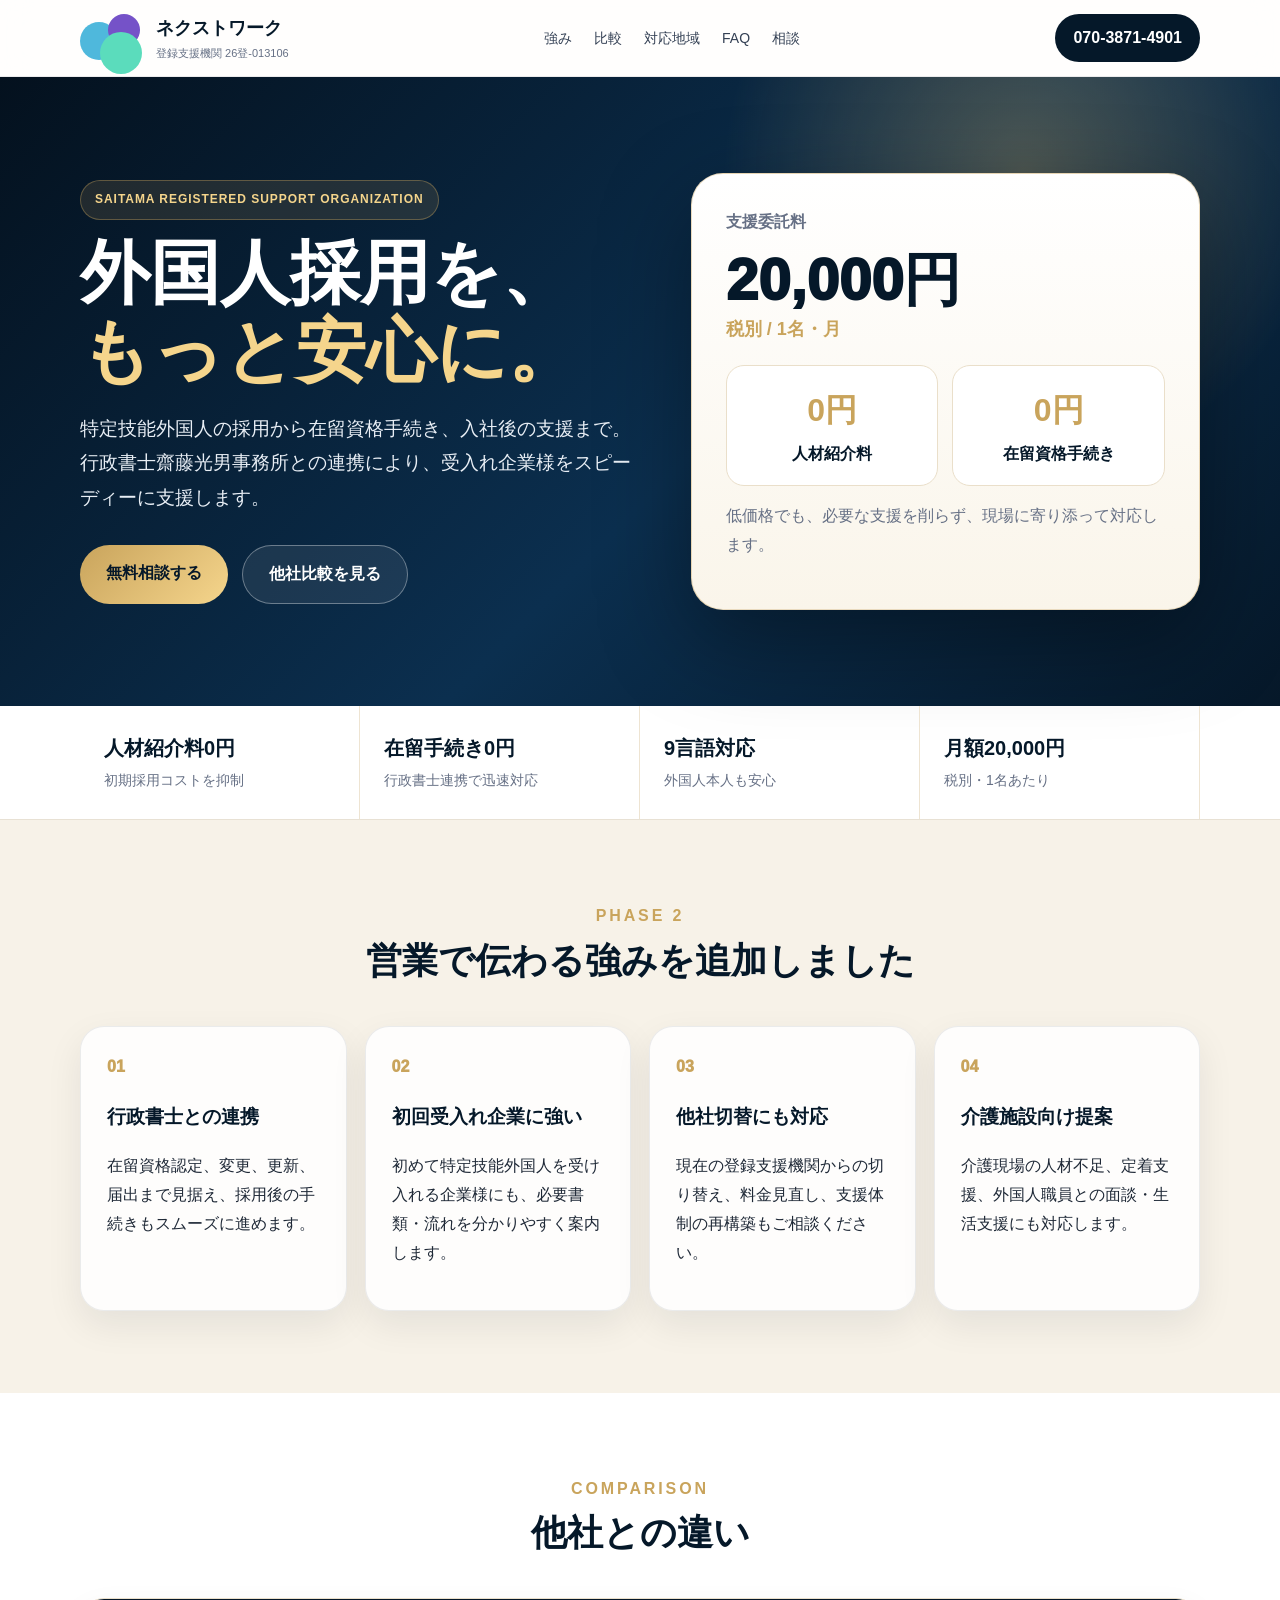
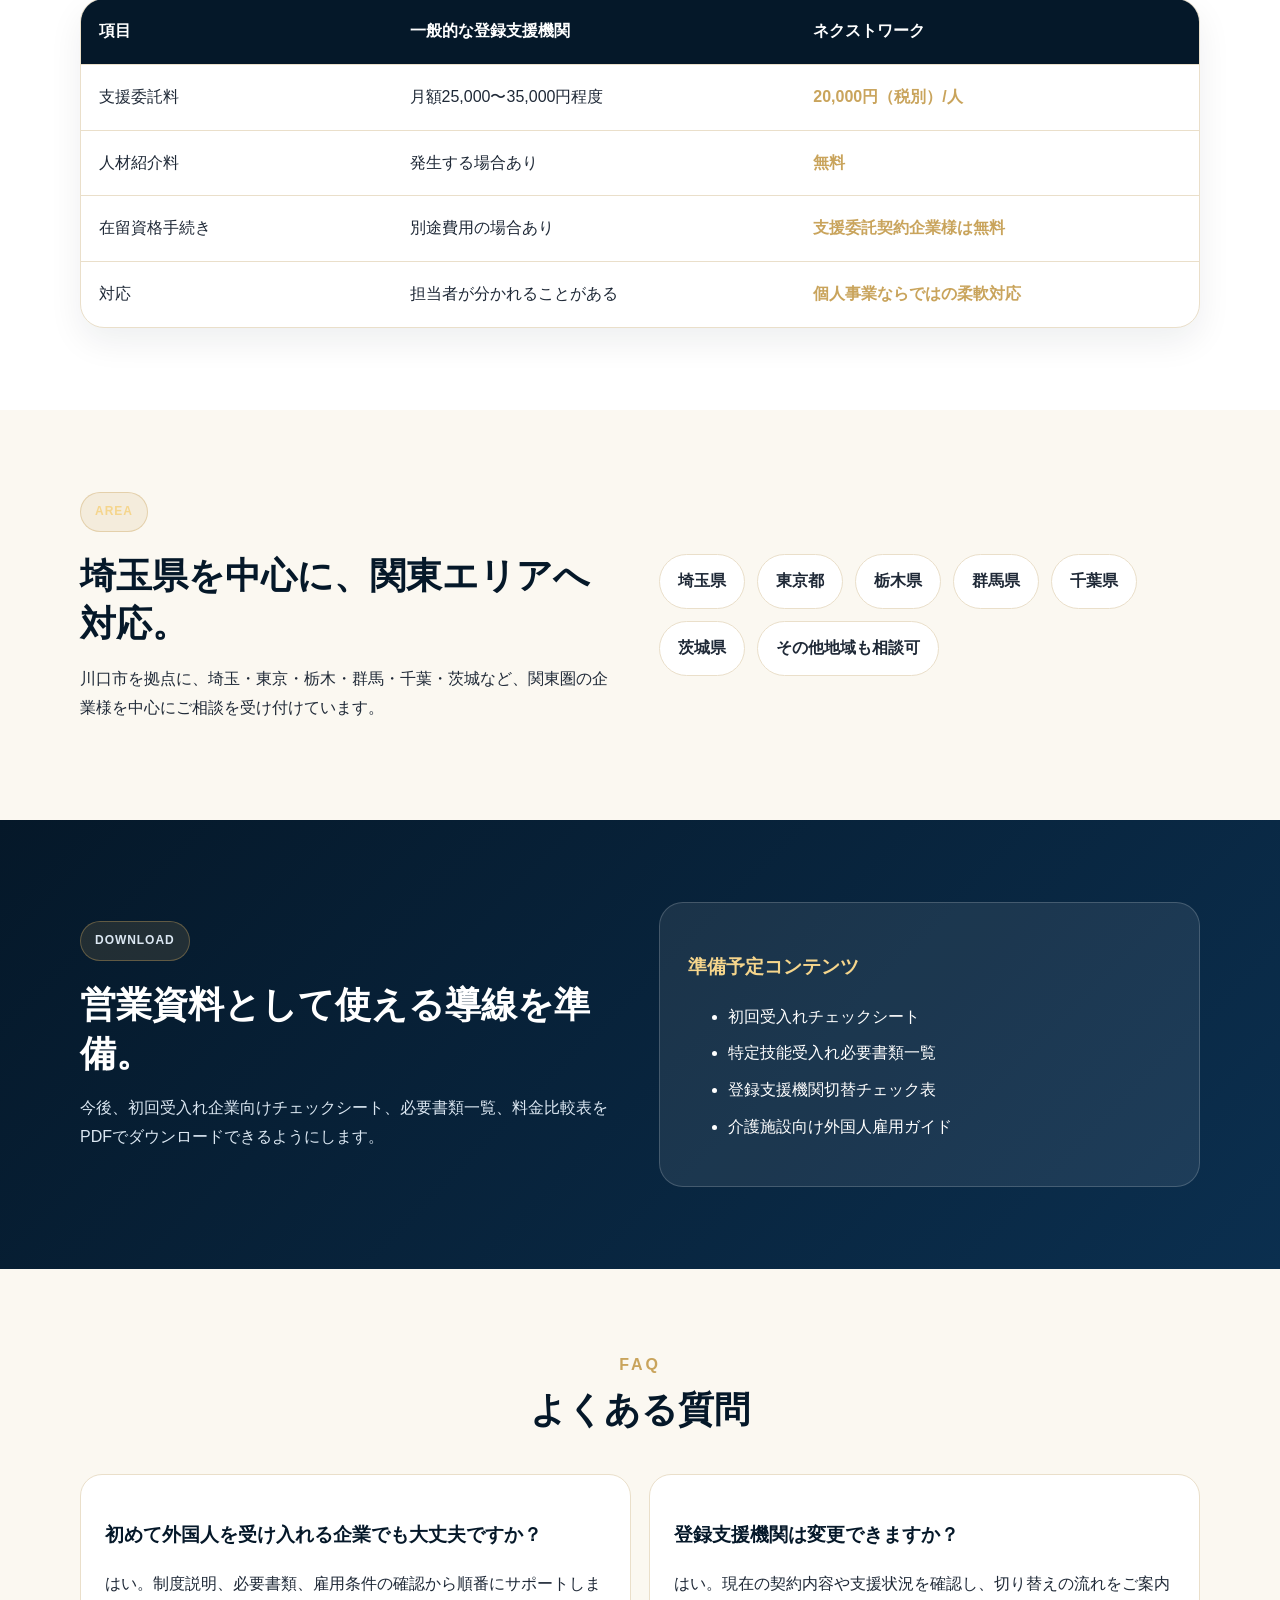
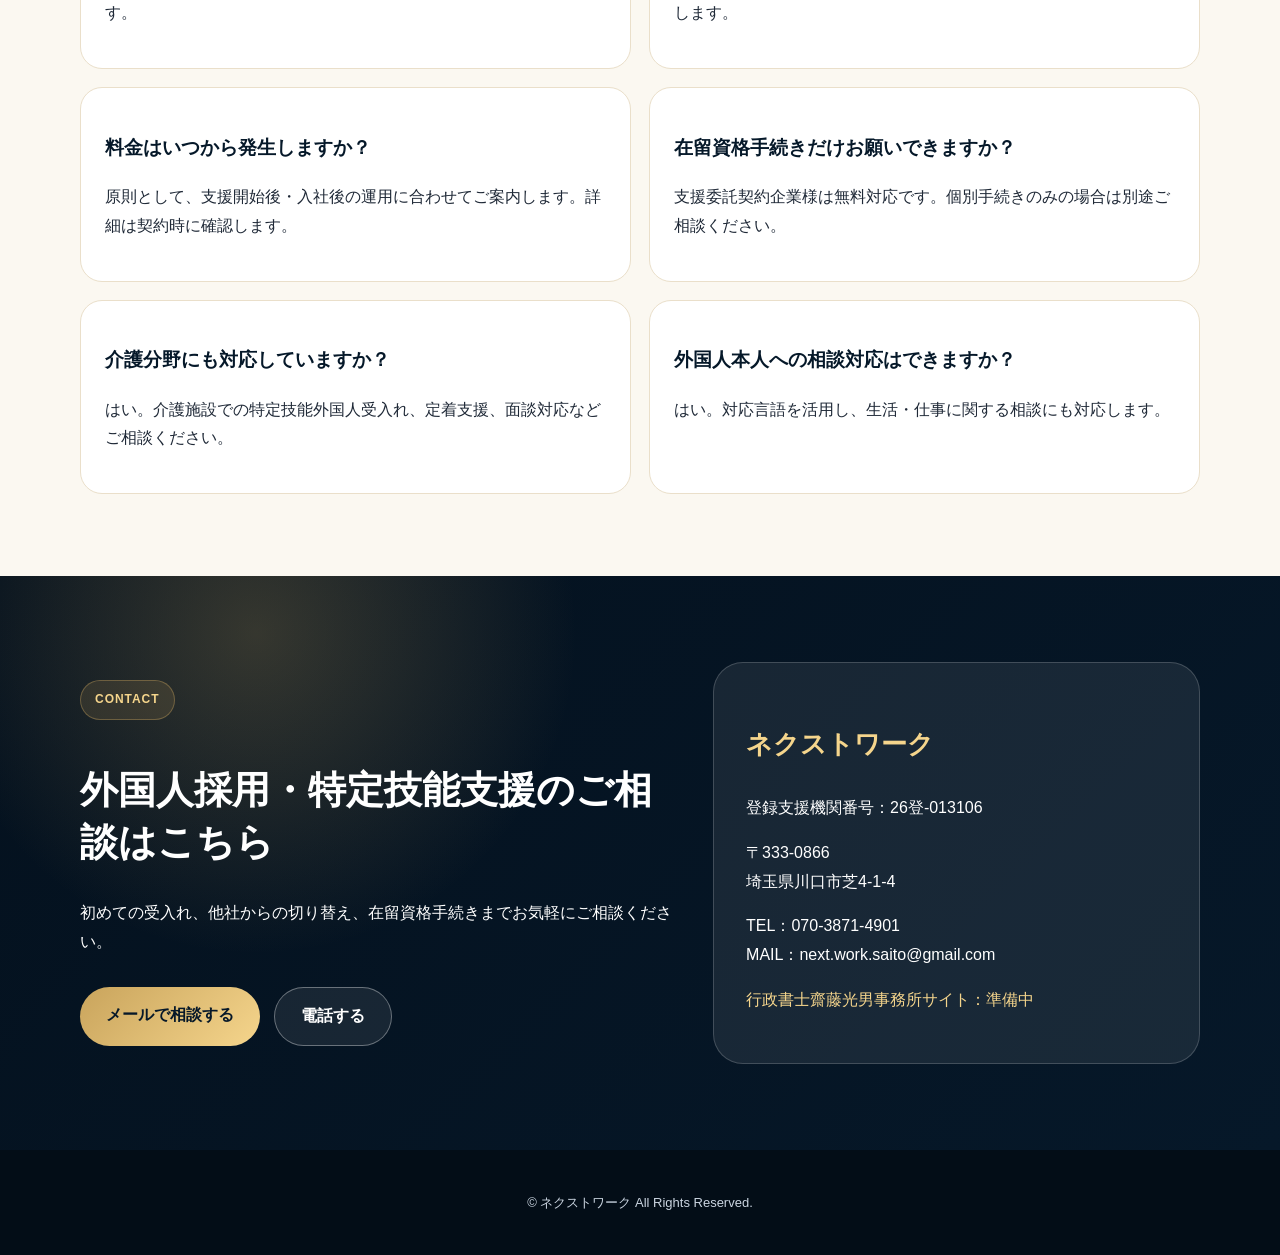
==== commit 56c2b7fa: "Add files via upload" ====
--- a/index.html
+++ b/index.html
@@ -1,21 +1,159 @@
 <!DOCTYPE html>
 <html lang="ja">
 <head>
-<meta charset="UTF-8"><meta name="viewport" content="width=device-width, initial-scale=1.0">
-<title>ネクストワーク | 特定技能外国人の登録支援機関</title>
-<meta name="description" content="ネクストワークは埼玉県川口市の登録支援機関です。特定技能外国人の採用、在留資格手続き、就労後の支援までワンストップでサポートします。支援委託料20,000円税別。">
+<meta charset="UTF-8">
+<meta name="viewport" content="width=device-width, initial-scale=1.0">
+<title>ネクストワーク | 埼玉・川口の登録支援機関</title>
+<meta name="description" content="埼玉県川口市の登録支援機関ネクストワーク。特定技能外国人の採用、人材紹介料無料、在留資格手続き無料、支援委託料20,000円税別でサポート。行政書士齋藤光男事務所と連携。">
+<meta name="keywords" content="登録支援機関 埼玉,登録支援機関 川口,特定技能 埼玉,外国人採用,介護 特定技能,ネクストワーク">
 <link rel="stylesheet" href="style.css">
 </head>
 <body>
-<header class="site-header"><div class="container header-inner"><a class="brand" href="#"><span class="brand-symbol"><i></i><i></i><i></i></span><span><strong>ネクストワーク</strong><small>登録支援機関 26登-013106</small></span></a><nav><a href="#strength">強み</a><a href="#service">支援内容</a><a href="#price">料金</a><a href="#office">行政書士連携</a><a href="#contact">相談</a></nav><a class="header-btn" href="tel:07038714901">070-3871-4901</a></div></header>
+<header class="site-header">
+  <div class="container header-inner">
+    <a class="brand" href="#">
+      <span class="brand-symbol"><i></i><i></i><i></i></span>
+      <span><strong>ネクストワーク</strong><small>登録支援機関 26登-013106</small></span>
+    </a>
+    <nav>
+      <a href="#strength">強み</a>
+      <a href="#comparison">比較</a>
+      <a href="#area">対応地域</a>
+      <a href="#faq">FAQ</a>
+      <a href="#contact">相談</a>
+    </nav>
+    <a class="header-btn" href="tel:07038714901">070-3871-4901</a>
+  </div>
+</header>
+
 <main>
-<section class="hero"><div class="container hero-inner"><div><p class="eyebrow">REGISTERED SUPPORT ORGANIZATION</p><h1>外国人採用を、<br><span>もっと安心に。</span></h1><p class="lead">特定技能外国人の採用から在留資格手続き、入社後の支援まで。行政書士齋藤光男事務所との連携により、企業様の受入れをスピーディーに支えます。</p><div class="actions"><a class="btn primary" href="#contact">無料相談する</a><a class="btn secondary" href="#price">料金を見る</a></div></div><aside class="price-panel" id="price"><p class="panel-label">支援委託料</p><div class="price">20,000円</div><p class="tax">税別 / 1名・月</p><div class="zero"><div><b>0円</b><span>人材紹介料</span></div><div><b>0円</b><span>在留資格手続き</span></div></div><p class="note">個人事業だからこそ、無駄な固定費を抑え、必要な支援を適正価格で提供します。</p></aside></div></section>
-<section class="trust-bar"><div class="container trust-grid"><div><strong>行政書士連携</strong><span>手続きまで一体対応</span></div><div><strong>9言語対応</strong><span>外国人本人にも安心</span></div><div><strong>紹介料無料</strong><span>採用コストを抑制</span></div><div><strong>月額2万円</strong><span>税別・1名あたり</span></div></div></section>
-<section id="strength" class="section"><div class="container"><div class="section-title"><p>STRENGTH</p><h2>ネクストワークが選ばれる理由</h2></div><div class="cards"><article><span>01</span><h3>行政書士との連携</h3><p>行政書士齋藤光男事務所と連携し、在留資格申請や各種届出まで迅速に対応します。</p></article><article><span>02</span><h3>在留資格手続き無料</h3><p>支援委託契約をいただいた企業様には、在留資格に関する手続きを無料でサポートします。</p></article><article><span>03</span><h3>人材紹介料無料</h3><p>初期費用を抑え、外国人材の採用から定着まで継続しやすい体制を整えます。</p></article><article><span>04</span><h3>個人事業ならではの低価格</h3><p>支援委託料は20,000円（税別）/人。大手にはない柔軟さと距離感で対応します。</p></article></div></div></section>
-<section id="service" class="section dark"><div class="container split"><div><p class="eyebrow gold">SERVICE</p><h2>受入れ前から定着まで、必要な支援をまとめて対応。</h2><p>初めて特定技能外国人を受け入れる企業様にも分かりやすく、採用・手続き・生活支援・定期面談まで一貫してサポートします。</p></div><div class="service-list"><p>事前ガイダンス</p><p>出入国時の送迎</p><p>住居確保支援</p><p>生活オリエンテーション</p><p>公的手続き同行</p><p>日本語学習支援</p><p>定期面談</p><p>行政機関への届出</p></div></div></section>
-<section class="section language"><div class="container"><div class="section-title"><p>LANGUAGE</p><h2>対応言語</h2></div><div class="language-list"><span>🇧🇩 バングラデシュ</span><span>🇮🇩 インドネシア</span><span>🇰🇭 カンボジア</span><span>🇹🇭 タイ</span><span>🇳🇵 ネパール</span><span>🇻🇳 ベトナム</span><span>🇲🇲 ミャンマー</span><span>🇨🇳 中国</span><span>🇬🇧 英語</span></div></div></section>
-<section id="office" class="section office"><div class="container split"><div class="office-card"><p class="eyebrow">LEGAL PARTNER</p><h2>行政書士齋藤光男事務所と連携</h2><p>在留資格認定証明書交付申請、在留資格変更、在留期間更新、各種届出など、外国人雇用に必要な手続きをワンストップで支援します。</p><a class="btn dark-btn" href="#">行政書士事務所サイト準備中</a></div><div class="flow-mini"><div><b>01</b><span>採用相談</span></div><div><b>02</b><span>人材紹介</span></div><div><b>03</b><span>在留資格手続き</span></div><div><b>04</b><span>入社・支援開始</span></div></div></div></section>
-<section class="section faq"><div class="container"><div class="section-title"><p>FAQ</p><h2>よくある質問</h2></div><div class="faq-grid"><div><h3>人材紹介料は本当に無料ですか？</h3><p>はい。人材紹介料は無料です。</p></div><div><h3>在留資格手続き費用はかかりますか？</h3><p>支援委託契約企業様は無料で対応します。</p></div><div><h3>他社から切り替えできますか？</h3><p>はい。登録支援機関の切り替え相談にも対応します。</p></div><div><h3>初めての受入れでも大丈夫ですか？</h3><p>必要書類や受入れの流れから丁寧にご案内します。</p></div></div></div></section>
-<section id="contact" class="contact"><div class="container contact-inner"><div><p class="eyebrow">CONTACT</p><h2>外国人採用・特定技能支援のご相談はこちら</h2><p>初めての受入れ、他社からの切り替え、在留資格手続きなど、お気軽にご相談ください。</p><div class="actions"><a class="btn primary" href="mailto:next.work.saito@gmail.com">メールで相談する</a><a class="btn secondary" href="tel:07038714901">電話する</a></div></div><div class="company"><h3>ネクストワーク</h3><p>登録支援機関番号：26登-013106</p><p>〒333-0866<br>埼玉県川口市芝4-1-4</p><p>TEL：070-3871-4901<br>MAIL：next.work.saito@gmail.com</p></div></div></section>
-</main><footer><p>© ネクストワーク All Rights Reserved.</p></footer><div class="mobile-fixed"><a href="tel:07038714901">電話する</a><a href="mailto:next.work.saito@gmail.com">メール相談</a></div>
-</body></html>+<section class="hero">
+  <div class="container hero-inner">
+    <div>
+      <p class="eyebrow">SAITAMA REGISTERED SUPPORT ORGANIZATION</p>
+      <h1>外国人採用を、<br><span>もっと安心に。</span></h1>
+      <p class="lead">特定技能外国人の採用から在留資格手続き、入社後の支援まで。行政書士齋藤光男事務所との連携により、受入れ企業様をスピーディーに支援します。</p>
+      <div class="actions">
+        <a class="btn primary" href="#contact">無料相談する</a>
+        <a class="btn secondary" href="#comparison">他社比較を見る</a>
+      </div>
+    </div>
+    <aside class="price-panel">
+      <p class="panel-label">支援委託料</p>
+      <div class="price">20,000円</div>
+      <p class="tax">税別 / 1名・月</p>
+      <div class="zero">
+        <div><b>0円</b><span>人材紹介料</span></div>
+        <div><b>0円</b><span>在留資格手続き</span></div>
+      </div>
+      <p class="note">低価格でも、必要な支援を削らず、現場に寄り添って対応します。</p>
+    </aside>
+  </div>
+</section>
+
+<section class="trust-bar">
+  <div class="container trust-grid">
+    <div><strong>人材紹介料0円</strong><span>初期採用コストを抑制</span></div>
+    <div><strong>在留手続き0円</strong><span>行政書士連携で迅速対応</span></div>
+    <div><strong>9言語対応</strong><span>外国人本人も安心</span></div>
+    <div><strong>月額20,000円</strong><span>税別・1名あたり</span></div>
+  </div>
+</section>
+
+<section id="strength" class="section">
+  <div class="container">
+    <div class="section-title"><p>PHASE 2</p><h2>営業で伝わる強みを追加しました</h2></div>
+    <div class="cards">
+      <article><span>01</span><h3>行政書士との連携</h3><p>在留資格認定、変更、更新、届出まで見据え、採用後の手続きもスムーズに進めます。</p></article>
+      <article><span>02</span><h3>初回受入れ企業に強い</h3><p>初めて特定技能外国人を受け入れる企業様にも、必要書類・流れを分かりやすく案内します。</p></article>
+      <article><span>03</span><h3>他社切替にも対応</h3><p>現在の登録支援機関からの切り替え、料金見直し、支援体制の再構築もご相談ください。</p></article>
+      <article><span>04</span><h3>介護施設向け提案</h3><p>介護現場の人材不足、定着支援、外国人職員との面談・生活支援にも対応します。</p></article>
+    </div>
+  </div>
+</section>
+
+<section id="comparison" class="section white">
+  <div class="container">
+    <div class="section-title"><p>COMPARISON</p><h2>他社との違い</h2></div>
+    <div class="compare">
+      <div class="compare-row head"><div>項目</div><div>一般的な登録支援機関</div><div>ネクストワーク</div></div>
+      <div class="compare-row"><div>支援委託料</div><div>月額25,000〜35,000円程度</div><div><strong>20,000円（税別）/人</strong></div></div>
+      <div class="compare-row"><div>人材紹介料</div><div>発生する場合あり</div><div><strong>無料</strong></div></div>
+      <div class="compare-row"><div>在留資格手続き</div><div>別途費用の場合あり</div><div><strong>支援委託契約企業様は無料</strong></div></div>
+      <div class="compare-row"><div>対応</div><div>担当者が分かれることがある</div><div><strong>個人事業ならではの柔軟対応</strong></div></div>
+    </div>
+  </div>
+</section>
+
+<section id="area" class="section area">
+  <div class="container split">
+    <div>
+      <p class="eyebrow">AREA</p>
+      <h2>埼玉県を中心に、関東エリアへ対応。</h2>
+      <p>川口市を拠点に、埼玉・東京・栃木・群馬・千葉・茨城など、関東圏の企業様を中心にご相談を受け付けています。</p>
+    </div>
+    <div class="area-list">
+      <span>埼玉県</span><span>東京都</span><span>栃木県</span><span>群馬県</span><span>千葉県</span><span>茨城県</span><span>その他地域も相談可</span>
+    </div>
+  </div>
+</section>
+
+<section class="section dark">
+  <div class="container split">
+    <div>
+      <p class="eyebrow gold">DOWNLOAD</p>
+      <h2>営業資料として使える導線を準備。</h2>
+      <p>今後、初回受入れ企業向けチェックシート、必要書類一覧、料金比較表をPDFでダウンロードできるようにします。</p>
+    </div>
+    <div class="download-card">
+      <h3>準備予定コンテンツ</h3>
+      <ul>
+        <li>初回受入れチェックシート</li>
+        <li>特定技能受入れ必要書類一覧</li>
+        <li>登録支援機関切替チェック表</li>
+        <li>介護施設向け外国人雇用ガイド</li>
+      </ul>
+    </div>
+  </div>
+</section>
+
+<section id="faq" class="section faq">
+  <div class="container">
+    <div class="section-title"><p>FAQ</p><h2>よくある質問</h2></div>
+    <div class="faq-grid">
+      <div><h3>初めて外国人を受け入れる企業でも大丈夫ですか？</h3><p>はい。制度説明、必要書類、雇用条件の確認から順番にサポートします。</p></div>
+      <div><h3>登録支援機関は変更できますか？</h3><p>はい。現在の契約内容や支援状況を確認し、切り替えの流れをご案内します。</p></div>
+      <div><h3>料金はいつから発生しますか？</h3><p>原則として、支援開始後・入社後の運用に合わせてご案内します。詳細は契約時に確認します。</p></div>
+      <div><h3>在留資格手続きだけお願いできますか？</h3><p>支援委託契約企業様は無料対応です。個別手続きのみの場合は別途ご相談ください。</p></div>
+      <div><h3>介護分野にも対応していますか？</h3><p>はい。介護施設での特定技能外国人受入れ、定着支援、面談対応などご相談ください。</p></div>
+      <div><h3>外国人本人への相談対応はできますか？</h3><p>はい。対応言語を活用し、生活・仕事に関する相談にも対応します。</p></div>
+    </div>
+  </div>
+</section>
+
+<section id="contact" class="contact">
+  <div class="container contact-inner">
+    <div>
+      <p class="eyebrow">CONTACT</p>
+      <h2>外国人採用・特定技能支援のご相談はこちら</h2>
+      <p>初めての受入れ、他社からの切り替え、在留資格手続きまでお気軽にご相談ください。</p>
+      <div class="actions">
+        <a class="btn primary" href="mailto:next.work.saito@gmail.com">メールで相談する</a>
+        <a class="btn secondary" href="tel:07038714901">電話する</a>
+      </div>
+    </div>
+    <div class="company">
+      <h3>ネクストワーク</h3>
+      <p>登録支援機関番号：26登-013106</p>
+      <p>〒333-0866<br>埼玉県川口市芝4-1-4</p>
+      <p>TEL：070-3871-4901<br>MAIL：next.work.saito@gmail.com</p>
+      <p class="office-link">行政書士齋藤光男事務所サイト：準備中</p>
+    </div>
+  </div>
+</section>
+</main>
+
+<footer><p>© ネクストワーク All Rights Reserved.</p></footer>
+<div class="mobile-fixed"><a href="tel:07038714901">電話する</a><a href="mailto:next.work.saito@gmail.com">メール相談</a></div>
+</body>
+</html>
--- a/style.css
+++ b/style.css
@@ -1,7 +1 @@
-*{box-sizing:border-box}:root{--navy:#051829;--deep:#0b2f4f;--gold:#c9a45c;--gold2:#f5d58c;--cream:#f7f2e8;--text:#1f2937;--muted:#667085}html{scroll-behavior:smooth}body{margin:0;font-family:-apple-system,BlinkMacSystemFont,'Hiragino Sans','Yu Gothic',sans-serif;background:var(--cream);color:var(--text);line-height:1.8}a{text-decoration:none;color:inherit}.container{width:min(1120px,92%);margin:auto}.site-header{position:sticky;top:0;z-index:50;background:rgba(255,255,255,.88);backdrop-filter:blur(16px);border-bottom:1px solid rgba(5,24,41,.08)}.header-inner{display:flex;align-items:center;justify-content:space-between;padding:12px 0}.brand{display:flex;align-items:center;gap:12px;color:var(--navy)}.brand strong{display:block;font-size:18px}.brand small{display:block;color:var(--muted);font-size:11px}nav{display:flex;gap:22px;font-size:14px;color:#344054}.header-btn{background:var(--navy);color:#fff;padding:10px 18px;border-radius:999px;font-weight:800}.hero{position:relative;background:radial-gradient(circle at 80% 15%,rgba(201,164,92,.35),transparent 26%),linear-gradient(135deg,#04111e,#0b2f4f 56%,#061829);color:#fff;padding:96px 0}.hero-inner{display:grid;grid-template-columns:1.05fr .95fr;gap:48px;align-items:center}.eyebrow{display:inline-block;margin:0 0 14px;padding:8px 14px;border-radius:999px;background:rgba(201,164,92,.14);border:1px solid rgba(201,164,92,.38);color:var(--gold2);font-size:12px;font-weight:900;letter-spacing:.08em}.hero h1{font-size:clamp(38px,6vw,70px);line-height:1.12;margin:0 0 22px}.hero h1 span{color:var(--gold2)}.lead{font-size:19px;color:#e8eef5}.actions{display:flex;gap:14px;flex-wrap:wrap;margin-top:30px}.btn{display:inline-block;padding:14px 26px;border-radius:999px;font-weight:900}.primary{background:linear-gradient(135deg,var(--gold),var(--gold2));color:#061829}.secondary{border:1px solid rgba(255,255,255,.35);color:#fff;background:rgba(255,255,255,.08)}.price-panel{background:linear-gradient(180deg,#fff,#faf5ea);color:var(--text);border:1px solid rgba(201,164,92,.4);border-radius:32px;padding:34px;box-shadow:0 30px 90px rgba(0,0,0,.35)}.panel-label{color:var(--muted);font-weight:900;margin:0}.price{font-size:58px;font-weight:950;color:var(--navy);line-height:1;margin-top:14px}.tax{color:var(--gold);font-weight:900;font-size:18px;margin:4px 0 20px}.zero{display:grid;grid-template-columns:1fr 1fr;gap:14px}.zero div{background:#fff;border:1px solid #eadfca;border-radius:18px;padding:16px;text-align:center}.zero b{display:block;color:var(--gold);font-size:32px}.zero span{font-weight:900;color:var(--navy)}.note{color:var(--muted)}.trust-bar{background:#fff;border-bottom:1px solid #e8e1d4}.trust-grid{display:grid;grid-template-columns:repeat(4,1fr)}.trust-grid div{padding:24px;border-right:1px solid #eee4d2}.trust-grid strong{display:block;color:var(--navy);font-size:20px}.trust-grid span{color:var(--muted);font-size:14px}.section{padding:82px 0}.section-title{text-align:center;margin-bottom:40px}.section-title p{color:var(--gold);font-weight:900;letter-spacing:.18em;margin:0}.section-title h2,.section h2{font-size:36px;color:var(--navy);margin:6px 0 0;line-height:1.35}.cards{display:grid;grid-template-columns:repeat(4,1fr);gap:18px}.cards article{background:rgba(255,255,255,.86);border:1px solid rgba(5,24,41,.08);box-shadow:0 14px 36px rgba(16,24,40,.08);border-radius:24px;padding:26px}.cards span{color:var(--gold);font-weight:950}.cards h3{color:var(--navy)}.dark{background:linear-gradient(135deg,#051829,#0b2f4f);color:#fff}.dark h2{color:#fff}.dark p{color:#dbe7f2}.gold{color:var(--gold2)}.split{display:grid;grid-template-columns:1fr 1fr;gap:38px;align-items:center}.service-list{display:grid;grid-template-columns:1fr 1fr;gap:12px}.service-list p{margin:0;padding:15px 16px;border-radius:16px;background:rgba(255,255,255,.08);border:1px solid rgba(255,255,255,.16);color:#fff;font-weight:800}.language{background:#fbf8f1}.language-list{display:flex;flex-wrap:wrap;gap:12px;justify-content:center}.language-list span{background:#fff;border:1px solid #eadfca;border-radius:999px;padding:10px 16px;font-weight:900;box-shadow:0 10px 26px rgba(16,24,40,.06)}.office{background:#fff}.office-card{background:linear-gradient(180deg,#fff,#f8f4eb);border:1px solid #eadfca;border-radius:30px;padding:34px;box-shadow:0 14px 38px rgba(16,24,40,.08)}.dark-btn{background:var(--navy);color:#fff}.flow-mini{display:grid;grid-template-columns:1fr 1fr;gap:14px}.flow-mini div{background:#f7f2e8;border:1px solid #eadfca;border-radius:20px;padding:22px}.flow-mini b{display:block;color:var(--gold);font-size:24px}.flow-mini span{font-weight:900;color:var(--navy)}.faq{background:#fbf8f1}.faq-grid{display:grid;grid-template-columns:1fr 1fr;gap:18px}.faq-grid div{background:#fff;border:1px solid #eadfca;border-radius:22px;padding:24px}.faq-grid h3{color:var(--navy)}.contact{background:radial-gradient(circle at 20% 10%,rgba(201,164,92,.25),transparent 28%),linear-gradient(135deg,#04111e,#061829);color:#fff;padding:86px 0}.contact-inner{display:grid;grid-template-columns:1.1fr .9fr;gap:38px;align-items:center}.contact h2{font-size:38px;line-height:1.35;color:#fff}.company{background:rgba(255,255,255,.08);border:1px solid rgba(255,255,255,.18);border-radius:30px;padding:32px}.company h3{color:var(--gold2);font-size:26px}footer{background:#030d17;color:#cbd5e1;text-align:center;padding:28px 0;font-size:13px}.mobile-fixed{display:none}@media(max-width:900px){nav{display:none}.hero-inner,.split,.contact-inner{grid-template-columns:1fr}.cards{grid-template-columns:1fr 1fr}.trust-grid{grid-template-columns:1fr 1fr}.service-list,.flow-mini,.faq-grid{grid-template-columns:1fr}.hero{padding:62px 0}.mobile-fixed{display:grid;grid-template-columns:1fr 1fr;position:fixed;bottom:0;left:0;right:0;z-index:60}.mobile-fixed a{text-align:center;padding:14px;background:var(--gold);color:#061829;font-weight:950}.mobile-fixed a:first-child{background:#0b4776;color:#fff}body{padding-bottom:54px}}@media(max-width:560px){.cards,.trust-grid,.zero{grid-template-columns:1fr}.price{font-size:42px}.header-btn{padding:9px 12px}.brand img{width:48px}.brand strong{font-size:15px}}
-.brand-symbol{position:relative;display:block;width:64px;height:48px;flex:0 0 64px}
-.brand-symbol i{position:absolute;display:block;border-radius:50%;opacity:.95}
-.brand-symbol i:nth-child(1){width:38px;height:38px;left:0;top:8px;background:#4fb8dc}
-.brand-symbol i:nth-child(2){width:32px;height:32px;left:28px;top:0;background:#7552c8}
-.brand-symbol i:nth-child(3){width:42px;height:42px;left:20px;top:18px;background:#5bdcbc}
-@media(max-width:560px){.brand-symbol{width:50px;height:40px;flex-basis:50px}.brand-symbol i:nth-child(1){width:30px;height:30px}.brand-symbol i:nth-child(2){width:26px;height:26px;left:22px}.brand-symbol i:nth-child(3){width:34px;height:34px;left:16px;top:15px}}
+*{box-sizing:border-box}:root{--navy:#051829;--deep:#0b2f4f;--gold:#c9a45c;--gold2:#f5d58c;--cream:#f7f2e8;--text:#1f2937;--muted:#667085}html{scroll-behavior:smooth}body{margin:0;font-family:-apple-system,BlinkMacSystemFont,'Hiragino Sans','Yu Gothic',sans-serif;background:var(--cream);color:var(--text);line-height:1.8}a{text-decoration:none;color:inherit}.container{width:min(1120px,92%);margin:auto}.site-header{position:sticky;top:0;z-index:50;background:rgba(255,255,255,.9);backdrop-filter:blur(16px);border-bottom:1px solid rgba(5,24,41,.08)}.header-inner{display:flex;align-items:center;justify-content:space-between;padding:12px 0}.brand{display:flex;align-items:center;gap:12px;color:var(--navy)}.brand-symbol{position:relative;display:block;width:64px;height:48px;flex:0 0 64px}.brand-symbol i{position:absolute;border-radius:50%;display:block}.brand-symbol i:nth-child(1){width:38px;height:38px;left:0;top:8px;background:#4fb8dc}.brand-symbol i:nth-child(2){width:32px;height:32px;left:28px;top:0;background:#7552c8}.brand-symbol i:nth-child(3){width:42px;height:42px;left:20px;top:18px;background:#5bdcbc}.brand strong{display:block;font-size:18px}.brand small{display:block;color:var(--muted);font-size:11px}nav{display:flex;gap:22px;font-size:14px;color:#344054}.header-btn{background:var(--navy);color:#fff;padding:10px 18px;border-radius:999px;font-weight:800}.hero{background:radial-gradient(circle at 80% 15%,rgba(201,164,92,.35),transparent 26%),linear-gradient(135deg,#04111e,#0b2f4f 56%,#061829);color:#fff;padding:96px 0}.hero-inner{display:grid;grid-template-columns:1.05fr .95fr;gap:48px;align-items:center}.eyebrow{display:inline-block;margin:0 0 14px;padding:8px 14px;border-radius:999px;background:rgba(201,164,92,.14);border:1px solid rgba(201,164,92,.38);color:var(--gold2);font-size:12px;font-weight:900;letter-spacing:.08em}.hero h1{font-size:clamp(38px,6vw,70px);line-height:1.12;margin:0 0 22px}.hero h1 span{color:var(--gold2)}.lead{font-size:19px;color:#e8eef5}.actions{display:flex;gap:14px;flex-wrap:wrap;margin-top:30px}.btn{display:inline-block;padding:14px 26px;border-radius:999px;font-weight:900}.primary{background:linear-gradient(135deg,var(--gold),var(--gold2));color:#061829}.secondary{border:1px solid rgba(255,255,255,.35);color:#fff;background:rgba(255,255,255,.08)}.price-panel{background:linear-gradient(180deg,#fff,#faf5ea);color:var(--text);border:1px solid rgba(201,164,92,.4);border-radius:32px;padding:34px;box-shadow:0 30px 90px rgba(0,0,0,.35)}.panel-label{color:var(--muted);font-weight:900;margin:0}.price{font-size:58px;font-weight:950;color:var(--navy);line-height:1;margin-top:14px}.tax{color:var(--gold);font-weight:900;font-size:18px;margin:4px 0 20px}.zero{display:grid;grid-template-columns:1fr 1fr;gap:14px}.zero div{background:#fff;border:1px solid #eadfca;border-radius:18px;padding:16px;text-align:center}.zero b{display:block;color:var(--gold);font-size:32px}.zero span{font-weight:900;color:var(--navy)}.note{color:var(--muted)}.trust-bar{background:#fff;border-bottom:1px solid #e8e1d4}.trust-grid{display:grid;grid-template-columns:repeat(4,1fr)}.trust-grid div{padding:24px;border-right:1px solid #eee4d2}.trust-grid strong{display:block;color:var(--navy);font-size:20px}.trust-grid span{color:var(--muted);font-size:14px}.section{padding:82px 0}.white{background:#fff}.section-title{text-align:center;margin-bottom:40px}.section-title p{color:var(--gold);font-weight:900;letter-spacing:.18em;margin:0}.section-title h2,.section h2{font-size:36px;color:var(--navy);margin:6px 0 0;line-height:1.35}.cards{display:grid;grid-template-columns:repeat(4,1fr);gap:18px}.cards article{background:rgba(255,255,255,.86);border:1px solid rgba(5,24,41,.08);box-shadow:0 14px 36px rgba(16,24,40,.08);border-radius:24px;padding:26px}.cards span{color:var(--gold);font-weight:950}.cards h3{color:var(--navy)}.compare{background:#fff;border:1px solid #eadfca;border-radius:24px;overflow:hidden;box-shadow:0 14px 34px rgba(16,24,40,.07)}.compare-row{display:grid;grid-template-columns:1fr 1.3fr 1.3fr;border-bottom:1px solid #eadfca}.compare-row:last-child{border-bottom:none}.compare-row div{padding:18px}.compare-row.head{background:var(--navy);color:#fff;font-weight:900}.compare strong{color:var(--gold)}.area{background:#fbf8f1}.split{display:grid;grid-template-columns:1fr 1fr;gap:38px;align-items:center}.area-list{display:flex;flex-wrap:wrap;gap:12px}.area-list span{background:#fff;border:1px solid #eadfca;border-radius:999px;padding:12px 18px;font-weight:900}.dark{background:linear-gradient(135deg,#051829,#0b2f4f);color:#fff}.dark h2{color:#fff}.dark p{color:#dbe7f2}.gold{color:var(--gold2)}.download-card{background:rgba(255,255,255,.08);border:1px solid rgba(255,255,255,.18);border-radius:24px;padding:28px}.download-card h3{color:var(--gold2)}.download-card li{margin:8px 0}.faq{background:#fbf8f1}.faq-grid{display:grid;grid-template-columns:1fr 1fr;gap:18px}.faq-grid div{background:#fff;border:1px solid #eadfca;border-radius:22px;padding:24px}.faq-grid h3{color:var(--navy)}.contact{background:radial-gradient(circle at 20% 10%,rgba(201,164,92,.25),transparent 28%),linear-gradient(135deg,#04111e,#061829);color:#fff;padding:86px 0}.contact-inner{display:grid;grid-template-columns:1.1fr .9fr;gap:38px;align-items:center}.contact h2{font-size:38px;line-height:1.35;color:#fff}.company{background:rgba(255,255,255,.08);border:1px solid rgba(255,255,255,.18);border-radius:30px;padding:32px}.company h3{color:var(--gold2);font-size:26px}.office-link{color:var(--gold2)}footer{background:#030d17;color:#cbd5e1;text-align:center;padding:28px 0;font-size:13px}.mobile-fixed{display:none}@media(max-width:900px){nav{display:none}.hero-inner,.split,.contact-inner{grid-template-columns:1fr}.cards{grid-template-columns:1fr 1fr}.trust-grid{grid-template-columns:1fr 1fr}.compare-row{grid-template-columns:1fr}.compare-row div{border-bottom:1px solid #eadfca}.faq-grid{grid-template-columns:1fr}.hero{padding:62px 0}.mobile-fixed{display:grid;grid-template-columns:1fr 1fr;position:fixed;bottom:0;left:0;right:0;z-index:60}.mobile-fixed a{text-align:center;padding:14px;background:var(--gold);color:#061829;font-weight:950}.mobile-fixed a:first-child{background:#0b4776;color:#fff}body{padding-bottom:54px}}@media(max-width:560px){.cards,.trust-grid,.zero{grid-template-columns:1fr}.price{font-size:42px}.brand-symbol{width:50px;height:40px;flex-basis:50px}.brand-symbol i:nth-child(1){width:30px;height:30px}.brand-symbol i:nth-child(2){width:26px;height:26px;left:22px}.brand-symbol i:nth-child(3){width:34px;height:34px;left:16px;top:15px}.header-btn{padding:9px 12px}.brand strong{font-size:15px}}
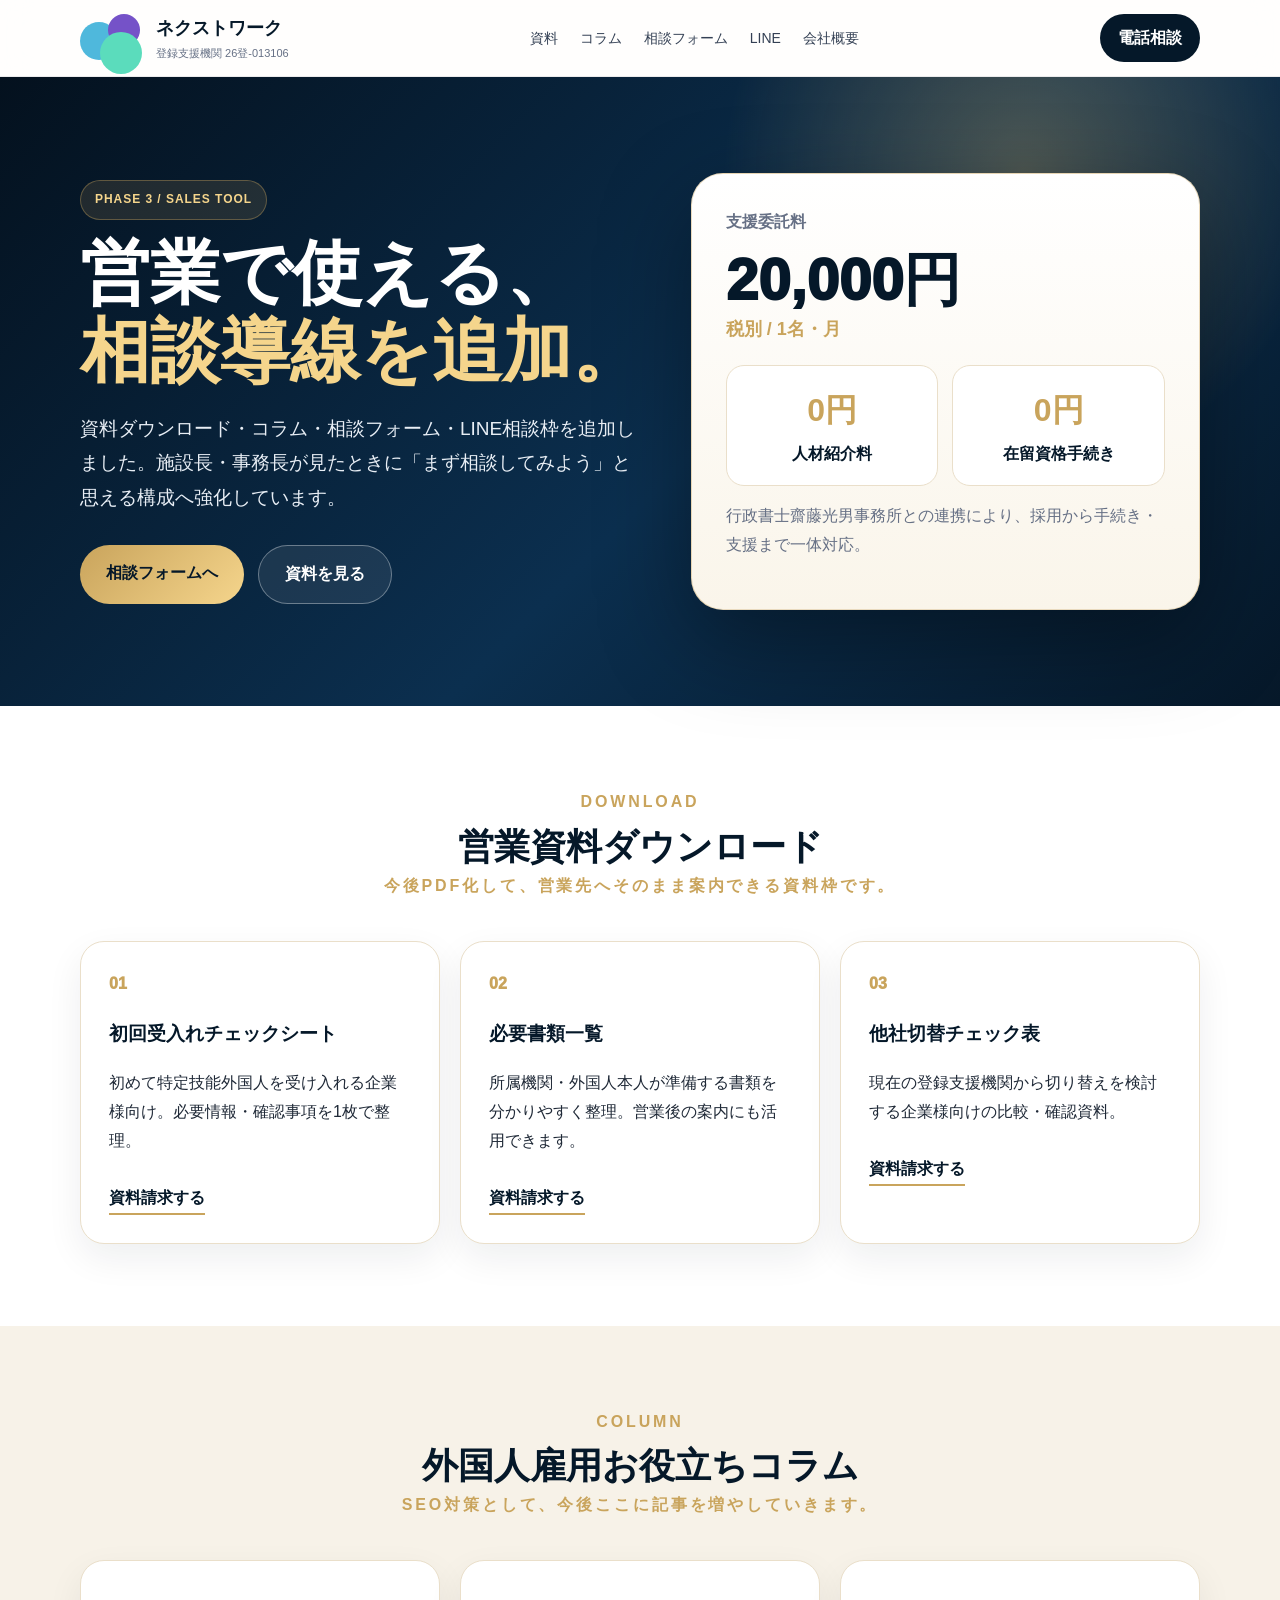
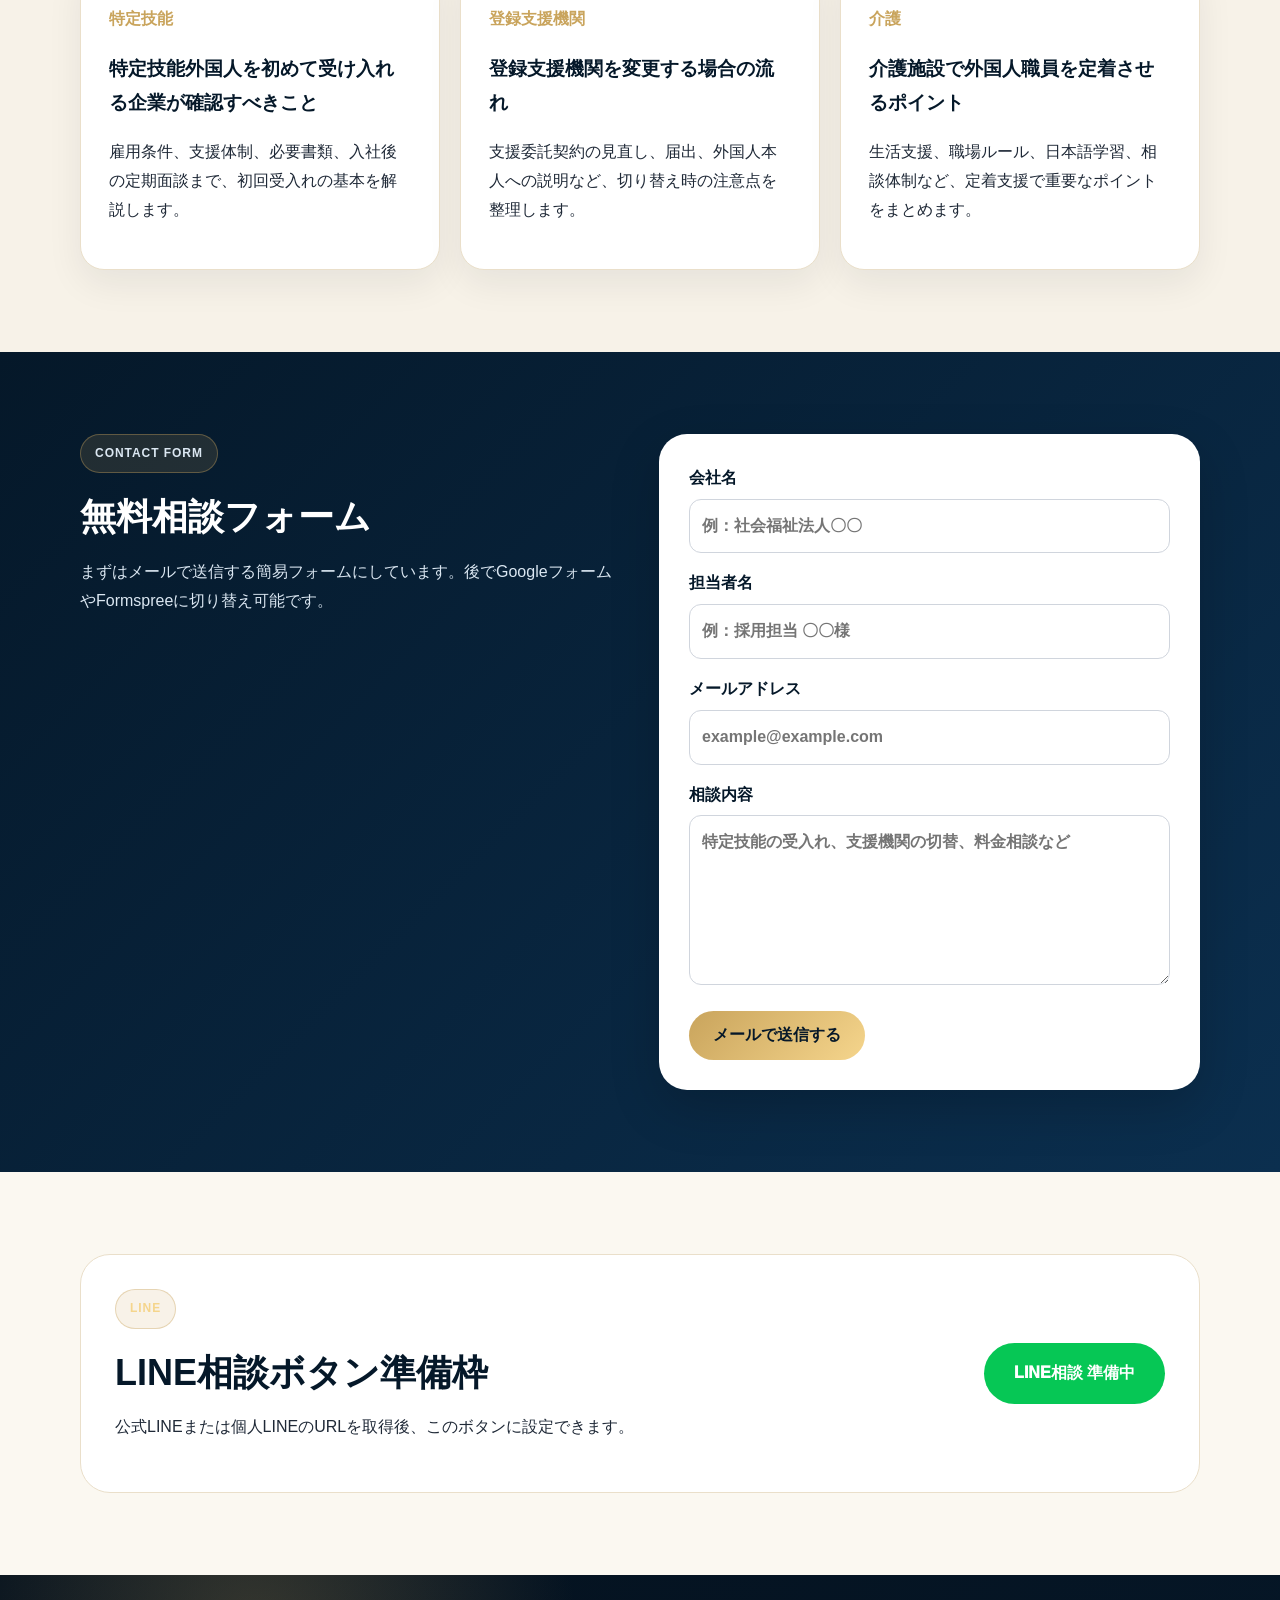
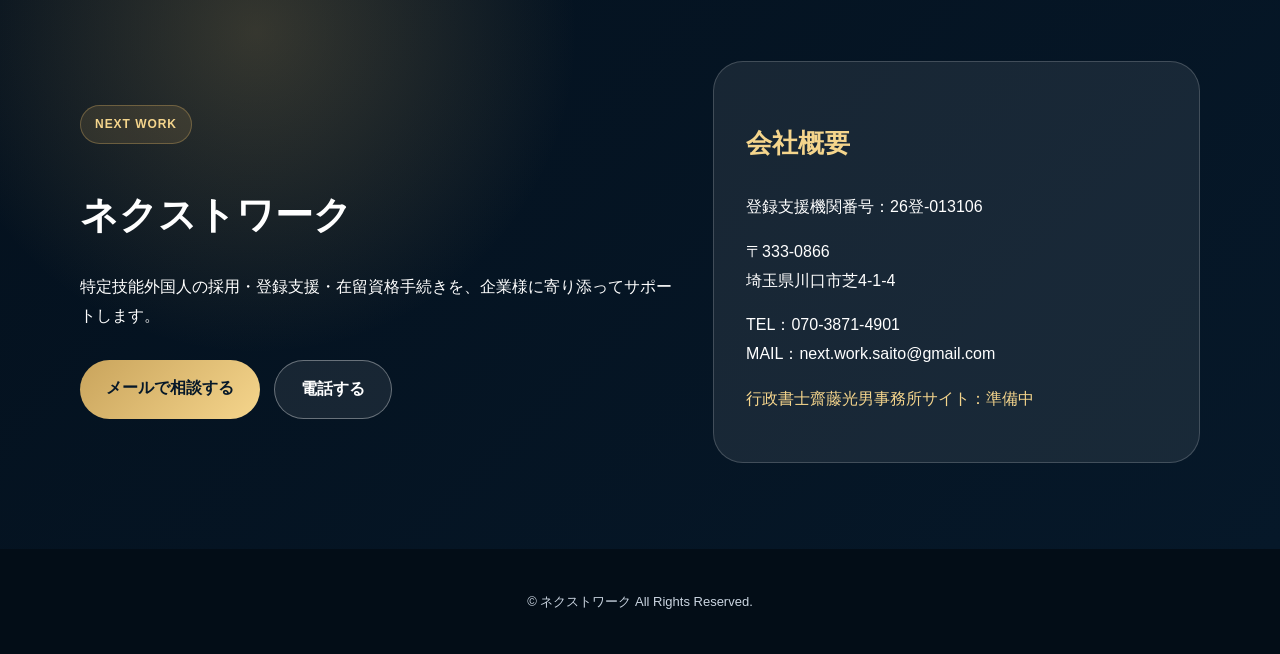
==== commit 76c93a4c: "Add files via upload" ====
--- a/index.html
+++ b/index.html
@@ -1,159 +1,25 @@
 <!DOCTYPE html>
 <html lang="ja">
 <head>
-<meta charset="UTF-8">
-<meta name="viewport" content="width=device-width, initial-scale=1.0">
+<meta charset="UTF-8"><meta name="viewport" content="width=device-width, initial-scale=1.0">
 <title>ネクストワーク | 埼玉・川口の登録支援機関</title>
-<meta name="description" content="埼玉県川口市の登録支援機関ネクストワーク。特定技能外国人の採用、人材紹介料無料、在留資格手続き無料、支援委託料20,000円税別でサポート。行政書士齋藤光男事務所と連携。">
-<meta name="keywords" content="登録支援機関 埼玉,登録支援機関 川口,特定技能 埼玉,外国人採用,介護 特定技能,ネクストワーク">
+<meta name="description" content="埼玉県川口市の登録支援機関ネクストワーク。特定技能外国人の採用支援、人材紹介料無料、在留資格手続き無料、支援委託料20,000円税別。">
 <link rel="stylesheet" href="style.css">
 </head>
 <body>
-<header class="site-header">
-  <div class="container header-inner">
-    <a class="brand" href="#">
-      <span class="brand-symbol"><i></i><i></i><i></i></span>
-      <span><strong>ネクストワーク</strong><small>登録支援機関 26登-013106</small></span>
-    </a>
-    <nav>
-      <a href="#strength">強み</a>
-      <a href="#comparison">比較</a>
-      <a href="#area">対応地域</a>
-      <a href="#faq">FAQ</a>
-      <a href="#contact">相談</a>
-    </nav>
-    <a class="header-btn" href="tel:07038714901">070-3871-4901</a>
-  </div>
-</header>
+<header class="site-header"><div class="container header-inner"><a class="brand" href="#"><span class="brand-symbol"><i></i><i></i><i></i></span><span><strong>ネクストワーク</strong><small>登録支援機関 26登-013106</small></span></a><nav><a href="#download">資料</a><a href="#blog">コラム</a><a href="#form">相談フォーム</a><a href="#line">LINE</a><a href="#contact">会社概要</a></nav><a class="header-btn" href="tel:07038714901">電話相談</a></div></header>
+<main>
+<section class="hero"><div class="container hero-inner"><div><p class="eyebrow">PHASE 3 / SALES TOOL</p><h1>営業で使える、<br><span>相談導線を追加。</span></h1><p class="lead">資料ダウンロード・コラム・相談フォーム・LINE相談枠を追加しました。施設長・事務長が見たときに「まず相談してみよう」と思える構成へ強化しています。</p><div class="actions"><a class="btn primary" href="#form">相談フォームへ</a><a class="btn secondary" href="#download">資料を見る</a></div></div><aside class="price-panel"><p class="panel-label">支援委託料</p><div class="price">20,000円</div><p class="tax">税別 / 1名・月</p><div class="zero"><div><b>0円</b><span>人材紹介料</span></div><div><b>0円</b><span>在留資格手続き</span></div></div><p class="note">行政書士齋藤光男事務所との連携により、採用から手続き・支援まで一体対応。</p></aside></div></section>
 
-<main>
-<section class="hero">
-  <div class="container hero-inner">
-    <div>
-      <p class="eyebrow">SAITAMA REGISTERED SUPPORT ORGANIZATION</p>
-      <h1>外国人採用を、<br><span>もっと安心に。</span></h1>
-      <p class="lead">特定技能外国人の採用から在留資格手続き、入社後の支援まで。行政書士齋藤光男事務所との連携により、受入れ企業様をスピーディーに支援します。</p>
-      <div class="actions">
-        <a class="btn primary" href="#contact">無料相談する</a>
-        <a class="btn secondary" href="#comparison">他社比較を見る</a>
-      </div>
-    </div>
-    <aside class="price-panel">
-      <p class="panel-label">支援委託料</p>
-      <div class="price">20,000円</div>
-      <p class="tax">税別 / 1名・月</p>
-      <div class="zero">
-        <div><b>0円</b><span>人材紹介料</span></div>
-        <div><b>0円</b><span>在留資格手続き</span></div>
-      </div>
-      <p class="note">低価格でも、必要な支援を削らず、現場に寄り添って対応します。</p>
-    </aside>
-  </div>
-</section>
+<section id="download" class="section white"><div class="container"><div class="section-title"><p>DOWNLOAD</p><h2>営業資料ダウンロード</h2><p>今後PDF化して、営業先へそのまま案内できる資料枠です。</p></div><div class="download-grid"><article><span>01</span><h3>初回受入れチェックシート</h3><p>初めて特定技能外国人を受け入れる企業様向け。必要情報・確認事項を1枚で整理。</p><a href="#form">資料請求する</a></article><article><span>02</span><h3>必要書類一覧</h3><p>所属機関・外国人本人が準備する書類を分かりやすく整理。営業後の案内にも活用できます。</p><a href="#form">資料請求する</a></article><article><span>03</span><h3>他社切替チェック表</h3><p>現在の登録支援機関から切り替えを検討する企業様向けの比較・確認資料。</p><a href="#form">資料請求する</a></article></div></div></section>
 
-<section class="trust-bar">
-  <div class="container trust-grid">
-    <div><strong>人材紹介料0円</strong><span>初期採用コストを抑制</span></div>
-    <div><strong>在留手続き0円</strong><span>行政書士連携で迅速対応</span></div>
-    <div><strong>9言語対応</strong><span>外国人本人も安心</span></div>
-    <div><strong>月額20,000円</strong><span>税別・1名あたり</span></div>
-  </div>
-</section>
+<section id="blog" class="section"><div class="container"><div class="section-title"><p>COLUMN</p><h2>外国人雇用お役立ちコラム</h2><p>SEO対策として、今後ここに記事を増やしていきます。</p></div><div class="blog-grid"><article><p class="tag">特定技能</p><h3>特定技能外国人を初めて受け入れる企業が確認すべきこと</h3><p>雇用条件、支援体制、必要書類、入社後の定期面談まで、初回受入れの基本を解説します。</p></article><article><p class="tag">登録支援機関</p><h3>登録支援機関を変更する場合の流れ</h3><p>支援委託契約の見直し、届出、外国人本人への説明など、切り替え時の注意点を整理します。</p></article><article><p class="tag">介護</p><h3>介護施設で外国人職員を定着させるポイント</h3><p>生活支援、職場ルール、日本語学習、相談体制など、定着支援で重要なポイントをまとめます。</p></article></div></div></section>
 
-<section id="strength" class="section">
-  <div class="container">
-    <div class="section-title"><p>PHASE 2</p><h2>営業で伝わる強みを追加しました</h2></div>
-    <div class="cards">
-      <article><span>01</span><h3>行政書士との連携</h3><p>在留資格認定、変更、更新、届出まで見据え、採用後の手続きもスムーズに進めます。</p></article>
-      <article><span>02</span><h3>初回受入れ企業に強い</h3><p>初めて特定技能外国人を受け入れる企業様にも、必要書類・流れを分かりやすく案内します。</p></article>
-      <article><span>03</span><h3>他社切替にも対応</h3><p>現在の登録支援機関からの切り替え、料金見直し、支援体制の再構築もご相談ください。</p></article>
-      <article><span>04</span><h3>介護施設向け提案</h3><p>介護現場の人材不足、定着支援、外国人職員との面談・生活支援にも対応します。</p></article>
-    </div>
-  </div>
-</section>
+<section id="form" class="section form-section"><div class="container split"><div><p class="eyebrow">CONTACT FORM</p><h2>無料相談フォーム</h2><p>まずはメールで送信する簡易フォームにしています。後でGoogleフォームやFormspreeに切り替え可能です。</p></div><form class="contact-form" action="mailto:next.work.saito@gmail.com" method="post" enctype="text/plain"><label>会社名<input name="会社名" placeholder="例：社会福祉法人〇〇"></label><label>担当者名<input name="担当者名" placeholder="例：採用担当 〇〇様"></label><label>メールアドレス<input name="メール" type="email" placeholder="example@example.com"></label><label>相談内容<textarea name="相談内容" rows="5" placeholder="特定技能の受入れ、支援機関の切替、料金相談など"></textarea></label><button type="submit">メールで送信する</button></form></div></section>
 
-<section id="comparison" class="section white">
-  <div class="container">
-    <div class="section-title"><p>COMPARISON</p><h2>他社との違い</h2></div>
-    <div class="compare">
-      <div class="compare-row head"><div>項目</div><div>一般的な登録支援機関</div><div>ネクストワーク</div></div>
-      <div class="compare-row"><div>支援委託料</div><div>月額25,000〜35,000円程度</div><div><strong>20,000円（税別）/人</strong></div></div>
-      <div class="compare-row"><div>人材紹介料</div><div>発生する場合あり</div><div><strong>無料</strong></div></div>
-      <div class="compare-row"><div>在留資格手続き</div><div>別途費用の場合あり</div><div><strong>支援委託契約企業様は無料</strong></div></div>
-      <div class="compare-row"><div>対応</div><div>担当者が分かれることがある</div><div><strong>個人事業ならではの柔軟対応</strong></div></div>
-    </div>
-  </div>
-</section>
+<section id="line" class="section line-section"><div class="container line-box"><div><p class="eyebrow">LINE</p><h2>LINE相談ボタン準備枠</h2><p>公式LINEまたは個人LINEのURLを取得後、このボタンに設定できます。</p></div><a class="line-btn" href="#contact">LINE相談 準備中</a></div></section>
 
-<section id="area" class="section area">
-  <div class="container split">
-    <div>
-      <p class="eyebrow">AREA</p>
-      <h2>埼玉県を中心に、関東エリアへ対応。</h2>
-      <p>川口市を拠点に、埼玉・東京・栃木・群馬・千葉・茨城など、関東圏の企業様を中心にご相談を受け付けています。</p>
-    </div>
-    <div class="area-list">
-      <span>埼玉県</span><span>東京都</span><span>栃木県</span><span>群馬県</span><span>千葉県</span><span>茨城県</span><span>その他地域も相談可</span>
-    </div>
-  </div>
-</section>
-
-<section class="section dark">
-  <div class="container split">
-    <div>
-      <p class="eyebrow gold">DOWNLOAD</p>
-      <h2>営業資料として使える導線を準備。</h2>
-      <p>今後、初回受入れ企業向けチェックシート、必要書類一覧、料金比較表をPDFでダウンロードできるようにします。</p>
-    </div>
-    <div class="download-card">
-      <h3>準備予定コンテンツ</h3>
-      <ul>
-        <li>初回受入れチェックシート</li>
-        <li>特定技能受入れ必要書類一覧</li>
-        <li>登録支援機関切替チェック表</li>
-        <li>介護施設向け外国人雇用ガイド</li>
-      </ul>
-    </div>
-  </div>
-</section>
-
-<section id="faq" class="section faq">
-  <div class="container">
-    <div class="section-title"><p>FAQ</p><h2>よくある質問</h2></div>
-    <div class="faq-grid">
-      <div><h3>初めて外国人を受け入れる企業でも大丈夫ですか？</h3><p>はい。制度説明、必要書類、雇用条件の確認から順番にサポートします。</p></div>
-      <div><h3>登録支援機関は変更できますか？</h3><p>はい。現在の契約内容や支援状況を確認し、切り替えの流れをご案内します。</p></div>
-      <div><h3>料金はいつから発生しますか？</h3><p>原則として、支援開始後・入社後の運用に合わせてご案内します。詳細は契約時に確認します。</p></div>
-      <div><h3>在留資格手続きだけお願いできますか？</h3><p>支援委託契約企業様は無料対応です。個別手続きのみの場合は別途ご相談ください。</p></div>
-      <div><h3>介護分野にも対応していますか？</h3><p>はい。介護施設での特定技能外国人受入れ、定着支援、面談対応などご相談ください。</p></div>
-      <div><h3>外国人本人への相談対応はできますか？</h3><p>はい。対応言語を活用し、生活・仕事に関する相談にも対応します。</p></div>
-    </div>
-  </div>
-</section>
-
-<section id="contact" class="contact">
-  <div class="container contact-inner">
-    <div>
-      <p class="eyebrow">CONTACT</p>
-      <h2>外国人採用・特定技能支援のご相談はこちら</h2>
-      <p>初めての受入れ、他社からの切り替え、在留資格手続きまでお気軽にご相談ください。</p>
-      <div class="actions">
-        <a class="btn primary" href="mailto:next.work.saito@gmail.com">メールで相談する</a>
-        <a class="btn secondary" href="tel:07038714901">電話する</a>
-      </div>
-    </div>
-    <div class="company">
-      <h3>ネクストワーク</h3>
-      <p>登録支援機関番号：26登-013106</p>
-      <p>〒333-0866<br>埼玉県川口市芝4-1-4</p>
-      <p>TEL：070-3871-4901<br>MAIL：next.work.saito@gmail.com</p>
-      <p class="office-link">行政書士齋藤光男事務所サイト：準備中</p>
-    </div>
-  </div>
-</section>
+<section id="contact" class="contact"><div class="container contact-inner"><div><p class="eyebrow">NEXT WORK</p><h2>ネクストワーク</h2><p>特定技能外国人の採用・登録支援・在留資格手続きを、企業様に寄り添ってサポートします。</p><div class="actions"><a class="btn primary" href="mailto:next.work.saito@gmail.com">メールで相談する</a><a class="btn secondary" href="tel:07038714901">電話する</a></div></div><div class="company"><h3>会社概要</h3><p>登録支援機関番号：26登-013106</p><p>〒333-0866<br>埼玉県川口市芝4-1-4</p><p>TEL：070-3871-4901<br>MAIL：next.work.saito@gmail.com</p><p class="office-link">行政書士齋藤光男事務所サイト：準備中</p></div></div></section>
 </main>
-
-<footer><p>© ネクストワーク All Rights Reserved.</p></footer>
-<div class="mobile-fixed"><a href="tel:07038714901">電話する</a><a href="mailto:next.work.saito@gmail.com">メール相談</a></div>
-</body>
-</html>
+<footer><p>© ネクストワーク All Rights Reserved.</p></footer><div class="mobile-fixed"><a href="tel:07038714901">電話する</a><a href="mailto:next.work.saito@gmail.com">メール相談</a></div>
+</body></html>
--- a/style.css
+++ b/style.css
@@ -1 +1 @@
-*{box-sizing:border-box}:root{--navy:#051829;--deep:#0b2f4f;--gold:#c9a45c;--gold2:#f5d58c;--cream:#f7f2e8;--text:#1f2937;--muted:#667085}html{scroll-behavior:smooth}body{margin:0;font-family:-apple-system,BlinkMacSystemFont,'Hiragino Sans','Yu Gothic',sans-serif;background:var(--cream);color:var(--text);line-height:1.8}a{text-decoration:none;color:inherit}.container{width:min(1120px,92%);margin:auto}.site-header{position:sticky;top:0;z-index:50;background:rgba(255,255,255,.9);backdrop-filter:blur(16px);border-bottom:1px solid rgba(5,24,41,.08)}.header-inner{display:flex;align-items:center;justify-content:space-between;padding:12px 0}.brand{display:flex;align-items:center;gap:12px;color:var(--navy)}.brand-symbol{position:relative;display:block;width:64px;height:48px;flex:0 0 64px}.brand-symbol i{position:absolute;border-radius:50%;display:block}.brand-symbol i:nth-child(1){width:38px;height:38px;left:0;top:8px;background:#4fb8dc}.brand-symbol i:nth-child(2){width:32px;height:32px;left:28px;top:0;background:#7552c8}.brand-symbol i:nth-child(3){width:42px;height:42px;left:20px;top:18px;background:#5bdcbc}.brand strong{display:block;font-size:18px}.brand small{display:block;color:var(--muted);font-size:11px}nav{display:flex;gap:22px;font-size:14px;color:#344054}.header-btn{background:var(--navy);color:#fff;padding:10px 18px;border-radius:999px;font-weight:800}.hero{background:radial-gradient(circle at 80% 15%,rgba(201,164,92,.35),transparent 26%),linear-gradient(135deg,#04111e,#0b2f4f 56%,#061829);color:#fff;padding:96px 0}.hero-inner{display:grid;grid-template-columns:1.05fr .95fr;gap:48px;align-items:center}.eyebrow{display:inline-block;margin:0 0 14px;padding:8px 14px;border-radius:999px;background:rgba(201,164,92,.14);border:1px solid rgba(201,164,92,.38);color:var(--gold2);font-size:12px;font-weight:900;letter-spacing:.08em}.hero h1{font-size:clamp(38px,6vw,70px);line-height:1.12;margin:0 0 22px}.hero h1 span{color:var(--gold2)}.lead{font-size:19px;color:#e8eef5}.actions{display:flex;gap:14px;flex-wrap:wrap;margin-top:30px}.btn{display:inline-block;padding:14px 26px;border-radius:999px;font-weight:900}.primary{background:linear-gradient(135deg,var(--gold),var(--gold2));color:#061829}.secondary{border:1px solid rgba(255,255,255,.35);color:#fff;background:rgba(255,255,255,.08)}.price-panel{background:linear-gradient(180deg,#fff,#faf5ea);color:var(--text);border:1px solid rgba(201,164,92,.4);border-radius:32px;padding:34px;box-shadow:0 30px 90px rgba(0,0,0,.35)}.panel-label{color:var(--muted);font-weight:900;margin:0}.price{font-size:58px;font-weight:950;color:var(--navy);line-height:1;margin-top:14px}.tax{color:var(--gold);font-weight:900;font-size:18px;margin:4px 0 20px}.zero{display:grid;grid-template-columns:1fr 1fr;gap:14px}.zero div{background:#fff;border:1px solid #eadfca;border-radius:18px;padding:16px;text-align:center}.zero b{display:block;color:var(--gold);font-size:32px}.zero span{font-weight:900;color:var(--navy)}.note{color:var(--muted)}.trust-bar{background:#fff;border-bottom:1px solid #e8e1d4}.trust-grid{display:grid;grid-template-columns:repeat(4,1fr)}.trust-grid div{padding:24px;border-right:1px solid #eee4d2}.trust-grid strong{display:block;color:var(--navy);font-size:20px}.trust-grid span{color:var(--muted);font-size:14px}.section{padding:82px 0}.white{background:#fff}.section-title{text-align:center;margin-bottom:40px}.section-title p{color:var(--gold);font-weight:900;letter-spacing:.18em;margin:0}.section-title h2,.section h2{font-size:36px;color:var(--navy);margin:6px 0 0;line-height:1.35}.cards{display:grid;grid-template-columns:repeat(4,1fr);gap:18px}.cards article{background:rgba(255,255,255,.86);border:1px solid rgba(5,24,41,.08);box-shadow:0 14px 36px rgba(16,24,40,.08);border-radius:24px;padding:26px}.cards span{color:var(--gold);font-weight:950}.cards h3{color:var(--navy)}.compare{background:#fff;border:1px solid #eadfca;border-radius:24px;overflow:hidden;box-shadow:0 14px 34px rgba(16,24,40,.07)}.compare-row{display:grid;grid-template-columns:1fr 1.3fr 1.3fr;border-bottom:1px solid #eadfca}.compare-row:last-child{border-bottom:none}.compare-row div{padding:18px}.compare-row.head{background:var(--navy);color:#fff;font-weight:900}.compare strong{color:var(--gold)}.area{background:#fbf8f1}.split{display:grid;grid-template-columns:1fr 1fr;gap:38px;align-items:center}.area-list{display:flex;flex-wrap:wrap;gap:12px}.area-list span{background:#fff;border:1px solid #eadfca;border-radius:999px;padding:12px 18px;font-weight:900}.dark{background:linear-gradient(135deg,#051829,#0b2f4f);color:#fff}.dark h2{color:#fff}.dark p{color:#dbe7f2}.gold{color:var(--gold2)}.download-card{background:rgba(255,255,255,.08);border:1px solid rgba(255,255,255,.18);border-radius:24px;padding:28px}.download-card h3{color:var(--gold2)}.download-card li{margin:8px 0}.faq{background:#fbf8f1}.faq-grid{display:grid;grid-template-columns:1fr 1fr;gap:18px}.faq-grid div{background:#fff;border:1px solid #eadfca;border-radius:22px;padding:24px}.faq-grid h3{color:var(--navy)}.contact{background:radial-gradient(circle at 20% 10%,rgba(201,164,92,.25),transparent 28%),linear-gradient(135deg,#04111e,#061829);color:#fff;padding:86px 0}.contact-inner{display:grid;grid-template-columns:1.1fr .9fr;gap:38px;align-items:center}.contact h2{font-size:38px;line-height:1.35;color:#fff}.company{background:rgba(255,255,255,.08);border:1px solid rgba(255,255,255,.18);border-radius:30px;padding:32px}.company h3{color:var(--gold2);font-size:26px}.office-link{color:var(--gold2)}footer{background:#030d17;color:#cbd5e1;text-align:center;padding:28px 0;font-size:13px}.mobile-fixed{display:none}@media(max-width:900px){nav{display:none}.hero-inner,.split,.contact-inner{grid-template-columns:1fr}.cards{grid-template-columns:1fr 1fr}.trust-grid{grid-template-columns:1fr 1fr}.compare-row{grid-template-columns:1fr}.compare-row div{border-bottom:1px solid #eadfca}.faq-grid{grid-template-columns:1fr}.hero{padding:62px 0}.mobile-fixed{display:grid;grid-template-columns:1fr 1fr;position:fixed;bottom:0;left:0;right:0;z-index:60}.mobile-fixed a{text-align:center;padding:14px;background:var(--gold);color:#061829;font-weight:950}.mobile-fixed a:first-child{background:#0b4776;color:#fff}body{padding-bottom:54px}}@media(max-width:560px){.cards,.trust-grid,.zero{grid-template-columns:1fr}.price{font-size:42px}.brand-symbol{width:50px;height:40px;flex-basis:50px}.brand-symbol i:nth-child(1){width:30px;height:30px}.brand-symbol i:nth-child(2){width:26px;height:26px;left:22px}.brand-symbol i:nth-child(3){width:34px;height:34px;left:16px;top:15px}.header-btn{padding:9px 12px}.brand strong{font-size:15px}}+*{box-sizing:border-box}:root{--navy:#051829;--gold:#c9a45c;--gold2:#f5d58c;--cream:#f7f2e8;--text:#1f2937;--muted:#667085;--green:#06c755}html{scroll-behavior:smooth}body{margin:0;font-family:-apple-system,BlinkMacSystemFont,'Hiragino Sans','Yu Gothic',sans-serif;background:var(--cream);color:var(--text);line-height:1.8}a{text-decoration:none;color:inherit}.container{width:min(1120px,92%);margin:auto}.site-header{position:sticky;top:0;z-index:50;background:rgba(255,255,255,.9);backdrop-filter:blur(16px);border-bottom:1px solid rgba(5,24,41,.08)}.header-inner{display:flex;align-items:center;justify-content:space-between;padding:12px 0}.brand{display:flex;align-items:center;gap:12px;color:var(--navy)}.brand-symbol{position:relative;display:block;width:64px;height:48px;flex:0 0 64px}.brand-symbol i{position:absolute;border-radius:50%;display:block}.brand-symbol i:nth-child(1){width:38px;height:38px;left:0;top:8px;background:#4fb8dc}.brand-symbol i:nth-child(2){width:32px;height:32px;left:28px;top:0;background:#7552c8}.brand-symbol i:nth-child(3){width:42px;height:42px;left:20px;top:18px;background:#5bdcbc}.brand strong{display:block;font-size:18px}.brand small{display:block;color:var(--muted);font-size:11px}nav{display:flex;gap:22px;font-size:14px;color:#344054}.header-btn{background:var(--navy);color:#fff;padding:10px 18px;border-radius:999px;font-weight:800}.hero{background:radial-gradient(circle at 80% 15%,rgba(201,164,92,.35),transparent 26%),linear-gradient(135deg,#04111e,#0b2f4f 56%,#061829);color:#fff;padding:96px 0}.hero-inner{display:grid;grid-template-columns:1.05fr .95fr;gap:48px;align-items:center}.eyebrow{display:inline-block;margin:0 0 14px;padding:8px 14px;border-radius:999px;background:rgba(201,164,92,.14);border:1px solid rgba(201,164,92,.38);color:var(--gold2);font-size:12px;font-weight:900;letter-spacing:.08em}.hero h1{font-size:clamp(38px,6vw,70px);line-height:1.12;margin:0 0 22px}.hero h1 span{color:var(--gold2)}.lead{font-size:19px;color:#e8eef5}.actions{display:flex;gap:14px;flex-wrap:wrap;margin-top:30px}.btn{display:inline-block;padding:14px 26px;border-radius:999px;font-weight:900}.primary{background:linear-gradient(135deg,var(--gold),var(--gold2));color:#061829}.secondary{border:1px solid rgba(255,255,255,.35);color:#fff;background:rgba(255,255,255,.08)}.price-panel{background:linear-gradient(180deg,#fff,#faf5ea);color:var(--text);border:1px solid rgba(201,164,92,.4);border-radius:32px;padding:34px;box-shadow:0 30px 90px rgba(0,0,0,.35)}.panel-label{color:var(--muted);font-weight:900;margin:0}.price{font-size:58px;font-weight:950;color:var(--navy);line-height:1;margin-top:14px}.tax{color:var(--gold);font-weight:900;font-size:18px;margin:4px 0 20px}.zero{display:grid;grid-template-columns:1fr 1fr;gap:14px}.zero div{background:#fff;border:1px solid #eadfca;border-radius:18px;padding:16px;text-align:center}.zero b{display:block;color:var(--gold);font-size:32px}.zero span{font-weight:900;color:var(--navy)}.note{color:var(--muted)}.section{padding:82px 0}.white{background:#fff}.section-title{text-align:center;margin-bottom:40px}.section-title p{color:var(--gold);font-weight:900;letter-spacing:.18em;margin:0}.section-title h2,.section h2{font-size:36px;color:var(--navy);margin:6px 0 0;line-height:1.35}.download-grid,.blog-grid{display:grid;grid-template-columns:repeat(3,1fr);gap:20px}.download-grid article,.blog-grid article{background:#fff;border:1px solid #eadfca;border-radius:24px;padding:28px;box-shadow:0 14px 36px rgba(16,24,40,.07)}.download-grid span,.tag{color:var(--gold);font-weight:950}.download-grid h3,.blog-grid h3{color:var(--navy)}.download-grid a{display:inline-block;margin-top:12px;color:var(--navy);font-weight:900;border-bottom:2px solid var(--gold)}.form-section{background:linear-gradient(135deg,#051829,#0b2f4f);color:#fff}.form-section h2{color:#fff}.form-section p{color:#dbe7f2}.split{display:grid;grid-template-columns:1fr 1fr;gap:38px;align-items:start}.contact-form{background:#fff;color:var(--text);border-radius:28px;padding:30px;box-shadow:0 18px 50px rgba(0,0,0,.18)}.contact-form label{display:block;font-weight:900;margin-bottom:16px;color:var(--navy)}.contact-form input,.contact-form textarea{width:100%;margin-top:6px;border:1px solid #d0d5dd;border-radius:12px;padding:12px;font:inherit}.contact-form button{border:0;background:linear-gradient(135deg,var(--gold),var(--gold2));color:#061829;border-radius:999px;padding:14px 24px;font-weight:950;font-size:16px;cursor:pointer}.line-section{background:#fbf8f1}.line-box{display:flex;align-items:center;justify-content:space-between;gap:24px;background:#fff;border:1px solid #eadfca;border-radius:30px;padding:34px}.line-btn{background:var(--green);color:#fff;border-radius:999px;padding:16px 30px;font-weight:950;white-space:nowrap}.contact{background:radial-gradient(circle at 20% 10%,rgba(201,164,92,.25),transparent 28%),linear-gradient(135deg,#04111e,#061829);color:#fff;padding:86px 0}.contact-inner{display:grid;grid-template-columns:1.1fr .9fr;gap:38px;align-items:center}.contact h2{font-size:38px;line-height:1.35;color:#fff}.company{background:rgba(255,255,255,.08);border:1px solid rgba(255,255,255,.18);border-radius:30px;padding:32px}.company h3{color:var(--gold2);font-size:26px}.office-link{color:var(--gold2)}footer{background:#030d17;color:#cbd5e1;text-align:center;padding:28px 0;font-size:13px}.mobile-fixed{display:none}@media(max-width:900px){nav{display:none}.hero-inner,.split,.contact-inner{grid-template-columns:1fr}.download-grid,.blog-grid{grid-template-columns:1fr}.line-box{display:block}.line-btn{display:inline-block;margin-top:20px}.hero{padding:62px 0}.mobile-fixed{display:grid;grid-template-columns:1fr 1fr;position:fixed;bottom:0;left:0;right:0;z-index:60}.mobile-fixed a{text-align:center;padding:14px;background:var(--gold);color:#061829;font-weight:950}.mobile-fixed a:first-child{background:#0b4776;color:#fff}body{padding-bottom:54px}}@media(max-width:560px){.zero{grid-template-columns:1fr}.price{font-size:42px}.brand-symbol{width:50px;height:40px;flex-basis:50px}.brand-symbol i:nth-child(1){width:30px;height:30px}.brand-symbol i:nth-child(2){width:26px;height:26px;left:22px}.brand-symbol i:nth-child(3){width:34px;height:34px;left:16px;top:15px}.header-btn{padding:9px 12px}.brand strong{font-size:15px}}
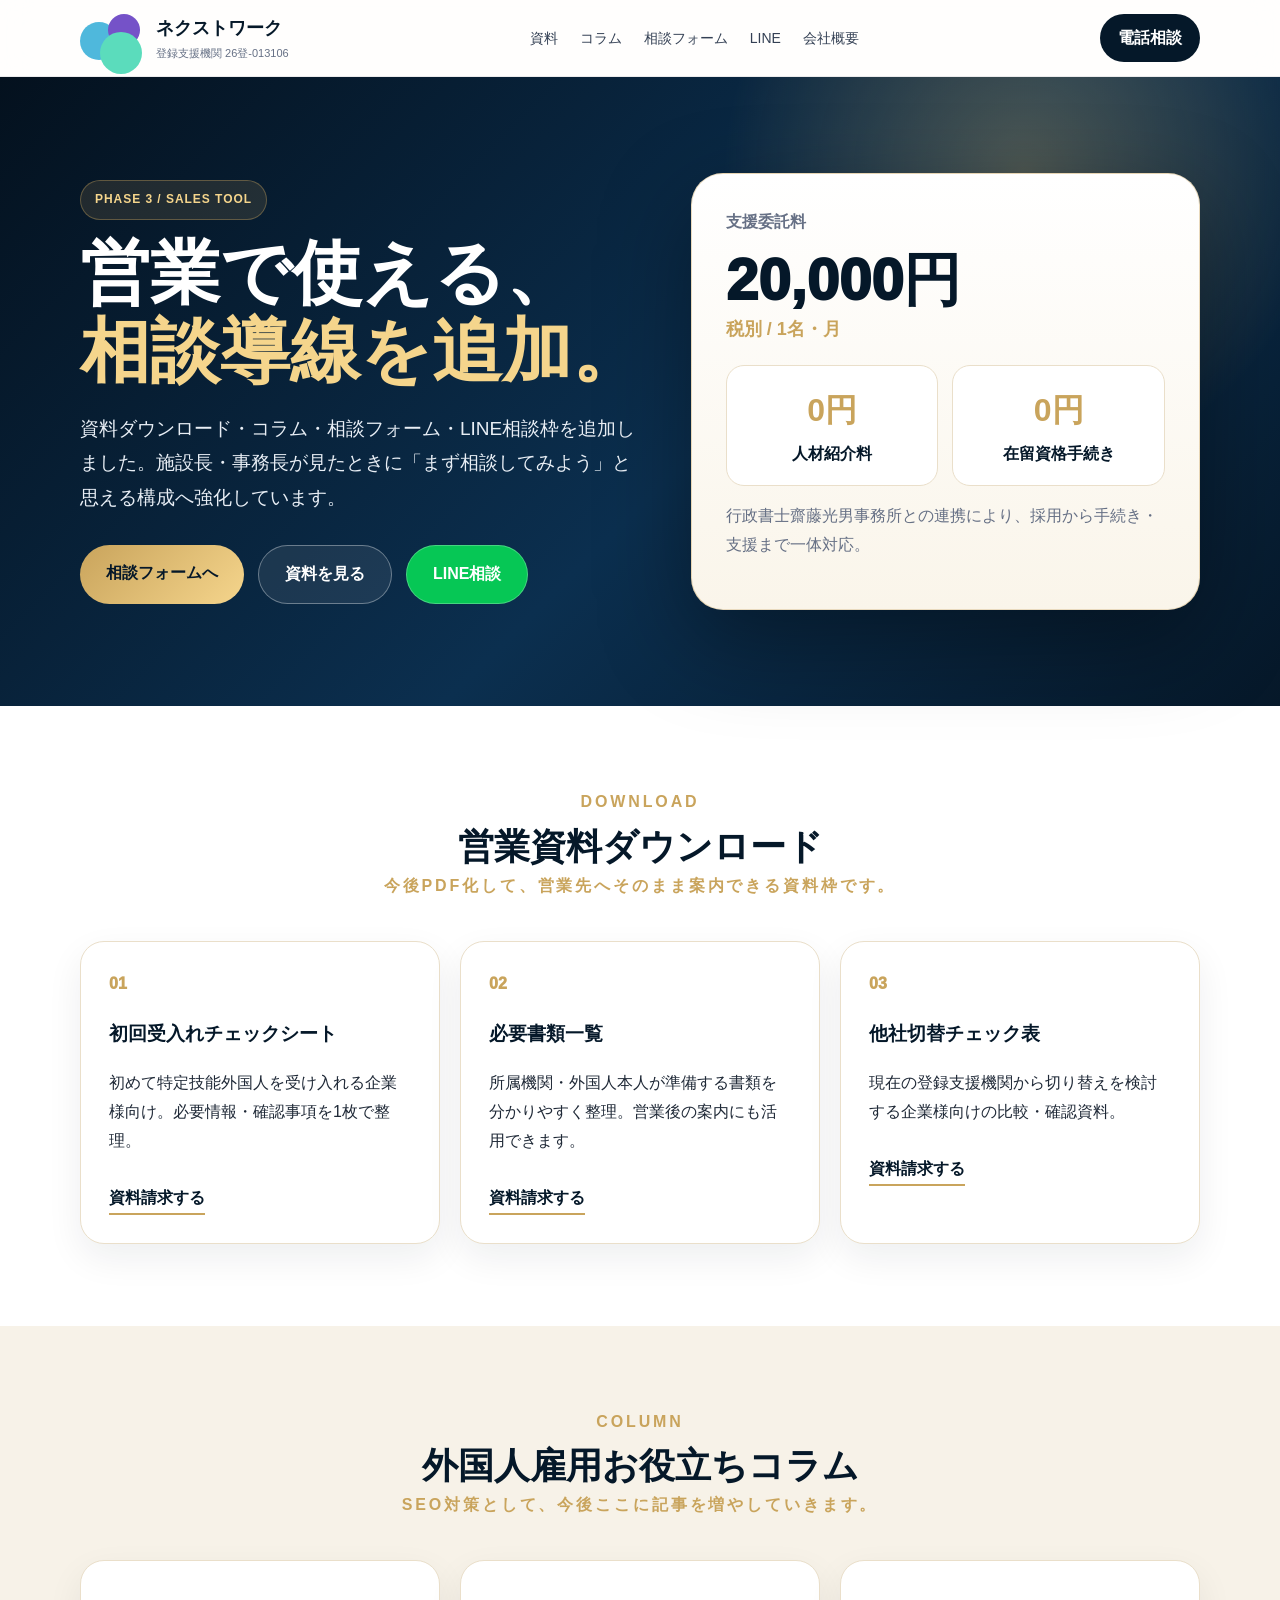
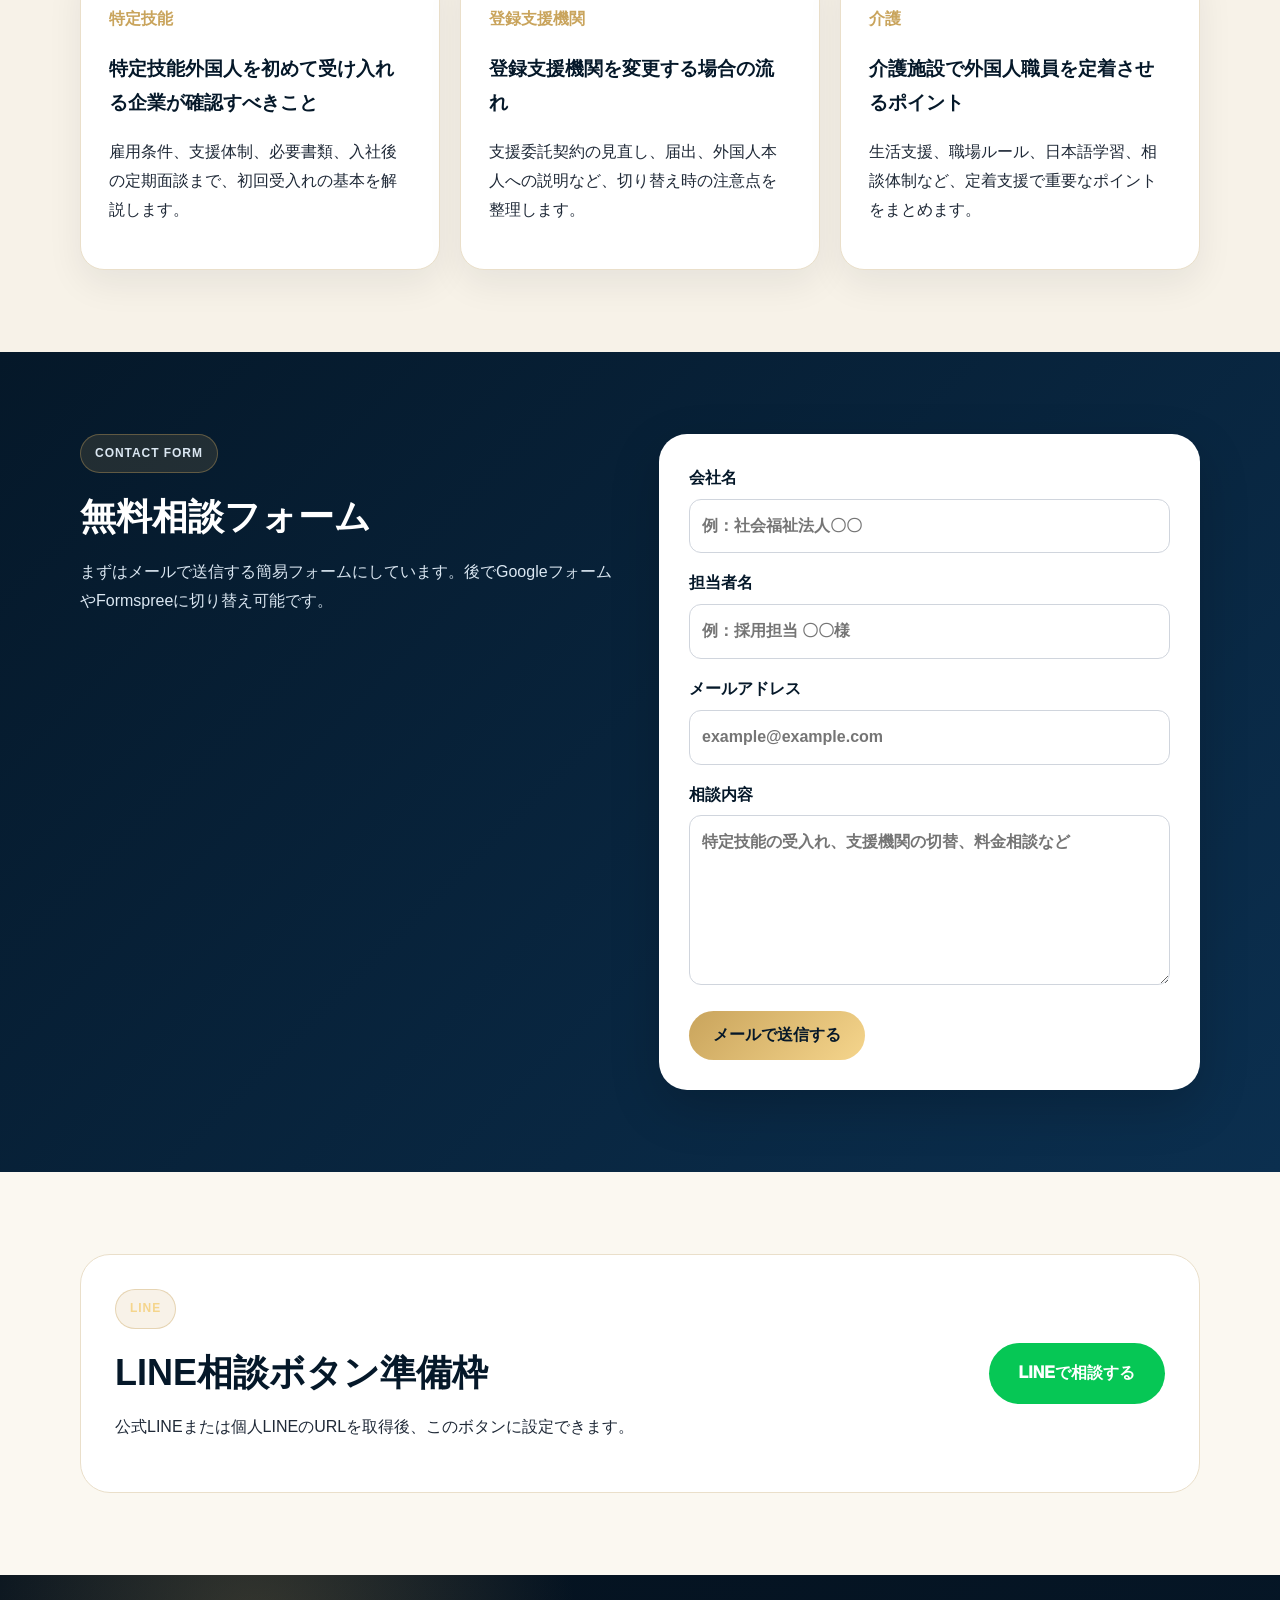
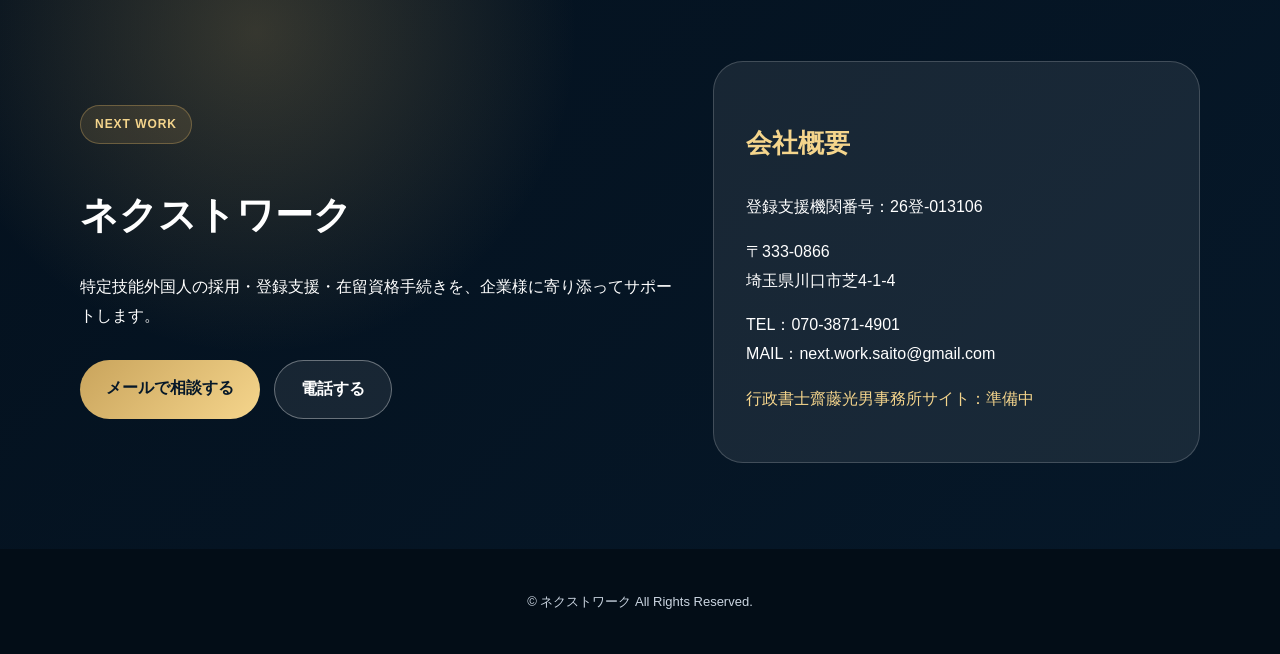
==== commit 9221abe1: "Add files via upload" ====
--- a/index.html
+++ b/index.html
@@ -9,7 +9,7 @@
 <body>
 <header class="site-header"><div class="container header-inner"><a class="brand" href="#"><span class="brand-symbol"><i></i><i></i><i></i></span><span><strong>ネクストワーク</strong><small>登録支援機関 26登-013106</small></span></a><nav><a href="#download">資料</a><a href="#blog">コラム</a><a href="#form">相談フォーム</a><a href="#line">LINE</a><a href="#contact">会社概要</a></nav><a class="header-btn" href="tel:07038714901">電話相談</a></div></header>
 <main>
-<section class="hero"><div class="container hero-inner"><div><p class="eyebrow">PHASE 3 / SALES TOOL</p><h1>営業で使える、<br><span>相談導線を追加。</span></h1><p class="lead">資料ダウンロード・コラム・相談フォーム・LINE相談枠を追加しました。施設長・事務長が見たときに「まず相談してみよう」と思える構成へ強化しています。</p><div class="actions"><a class="btn primary" href="#form">相談フォームへ</a><a class="btn secondary" href="#download">資料を見る</a></div></div><aside class="price-panel"><p class="panel-label">支援委託料</p><div class="price">20,000円</div><p class="tax">税別 / 1名・月</p><div class="zero"><div><b>0円</b><span>人材紹介料</span></div><div><b>0円</b><span>在留資格手続き</span></div></div><p class="note">行政書士齋藤光男事務所との連携により、採用から手続き・支援まで一体対応。</p></aside></div></section>
+<section class="hero"><div class="container hero-inner"><div><p class="eyebrow">PHASE 3 / SALES TOOL</p><h1>営業で使える、<br><span>相談導線を追加。</span></h1><p class="lead">資料ダウンロード・コラム・相談フォーム・LINE相談枠を追加しました。施設長・事務長が見たときに「まず相談してみよう」と思える構成へ強化しています。</p><div class="actions"><a class="btn primary" href="#form">相談フォームへ</a><a class="btn secondary" href="#download">資料を見る</a><a class="btn line-small" href="https://lin.ee/8Lm7ydx" target="_blank" rel="noopener">LINE相談</a></div></div><aside class="price-panel"><p class="panel-label">支援委託料</p><div class="price">20,000円</div><p class="tax">税別 / 1名・月</p><div class="zero"><div><b>0円</b><span>人材紹介料</span></div><div><b>0円</b><span>在留資格手続き</span></div></div><p class="note">行政書士齋藤光男事務所との連携により、採用から手続き・支援まで一体対応。</p></aside></div></section>
 
 <section id="download" class="section white"><div class="container"><div class="section-title"><p>DOWNLOAD</p><h2>営業資料ダウンロード</h2><p>今後PDF化して、営業先へそのまま案内できる資料枠です。</p></div><div class="download-grid"><article><span>01</span><h3>初回受入れチェックシート</h3><p>初めて特定技能外国人を受け入れる企業様向け。必要情報・確認事項を1枚で整理。</p><a href="#form">資料請求する</a></article><article><span>02</span><h3>必要書類一覧</h3><p>所属機関・外国人本人が準備する書類を分かりやすく整理。営業後の案内にも活用できます。</p><a href="#form">資料請求する</a></article><article><span>03</span><h3>他社切替チェック表</h3><p>現在の登録支援機関から切り替えを検討する企業様向けの比較・確認資料。</p><a href="#form">資料請求する</a></article></div></div></section>
 
@@ -17,9 +17,9 @@
 
 <section id="form" class="section form-section"><div class="container split"><div><p class="eyebrow">CONTACT FORM</p><h2>無料相談フォーム</h2><p>まずはメールで送信する簡易フォームにしています。後でGoogleフォームやFormspreeに切り替え可能です。</p></div><form class="contact-form" action="mailto:next.work.saito@gmail.com" method="post" enctype="text/plain"><label>会社名<input name="会社名" placeholder="例：社会福祉法人〇〇"></label><label>担当者名<input name="担当者名" placeholder="例：採用担当 〇〇様"></label><label>メールアドレス<input name="メール" type="email" placeholder="example@example.com"></label><label>相談内容<textarea name="相談内容" rows="5" placeholder="特定技能の受入れ、支援機関の切替、料金相談など"></textarea></label><button type="submit">メールで送信する</button></form></div></section>
 
-<section id="line" class="section line-section"><div class="container line-box"><div><p class="eyebrow">LINE</p><h2>LINE相談ボタン準備枠</h2><p>公式LINEまたは個人LINEのURLを取得後、このボタンに設定できます。</p></div><a class="line-btn" href="#contact">LINE相談 準備中</a></div></section>
+<section id="line" class="section line-section"><div class="container line-box"><div><p class="eyebrow">LINE</p><h2>LINE相談ボタン準備枠</h2><p>公式LINEまたは個人LINEのURLを取得後、このボタンに設定できます。</p></div><a class="line-btn" href="https://lin.ee/8Lm7ydx" target="_blank" rel="noopener">LINEで相談する</a></div></section>
 
 <section id="contact" class="contact"><div class="container contact-inner"><div><p class="eyebrow">NEXT WORK</p><h2>ネクストワーク</h2><p>特定技能外国人の採用・登録支援・在留資格手続きを、企業様に寄り添ってサポートします。</p><div class="actions"><a class="btn primary" href="mailto:next.work.saito@gmail.com">メールで相談する</a><a class="btn secondary" href="tel:07038714901">電話する</a></div></div><div class="company"><h3>会社概要</h3><p>登録支援機関番号：26登-013106</p><p>〒333-0866<br>埼玉県川口市芝4-1-4</p><p>TEL：070-3871-4901<br>MAIL：next.work.saito@gmail.com</p><p class="office-link">行政書士齋藤光男事務所サイト：準備中</p></div></div></section>
 </main>
-<footer><p>© ネクストワーク All Rights Reserved.</p></footer><div class="mobile-fixed"><a href="tel:07038714901">電話する</a><a href="mailto:next.work.saito@gmail.com">メール相談</a></div>
+<footer><p>© ネクストワーク All Rights Reserved.</p></footer><div class="mobile-fixed"><a href="tel:07038714901">電話する</a><a href="https://lin.ee/8Lm7ydx" target="_blank" rel="noopener">LINE相談</a></div>
 </body></html>
--- a/style.css
+++ b/style.css
@@ -1 +1,2 @@
-*{box-sizing:border-box}:root{--navy:#051829;--gold:#c9a45c;--gold2:#f5d58c;--cream:#f7f2e8;--text:#1f2937;--muted:#667085;--green:#06c755}html{scroll-behavior:smooth}body{margin:0;font-family:-apple-system,BlinkMacSystemFont,'Hiragino Sans','Yu Gothic',sans-serif;background:var(--cream);color:var(--text);line-height:1.8}a{text-decoration:none;color:inherit}.container{width:min(1120px,92%);margin:auto}.site-header{position:sticky;top:0;z-index:50;background:rgba(255,255,255,.9);backdrop-filter:blur(16px);border-bottom:1px solid rgba(5,24,41,.08)}.header-inner{display:flex;align-items:center;justify-content:space-between;padding:12px 0}.brand{display:flex;align-items:center;gap:12px;color:var(--navy)}.brand-symbol{position:relative;display:block;width:64px;height:48px;flex:0 0 64px}.brand-symbol i{position:absolute;border-radius:50%;display:block}.brand-symbol i:nth-child(1){width:38px;height:38px;left:0;top:8px;background:#4fb8dc}.brand-symbol i:nth-child(2){width:32px;height:32px;left:28px;top:0;background:#7552c8}.brand-symbol i:nth-child(3){width:42px;height:42px;left:20px;top:18px;background:#5bdcbc}.brand strong{display:block;font-size:18px}.brand small{display:block;color:var(--muted);font-size:11px}nav{display:flex;gap:22px;font-size:14px;color:#344054}.header-btn{background:var(--navy);color:#fff;padding:10px 18px;border-radius:999px;font-weight:800}.hero{background:radial-gradient(circle at 80% 15%,rgba(201,164,92,.35),transparent 26%),linear-gradient(135deg,#04111e,#0b2f4f 56%,#061829);color:#fff;padding:96px 0}.hero-inner{display:grid;grid-template-columns:1.05fr .95fr;gap:48px;align-items:center}.eyebrow{display:inline-block;margin:0 0 14px;padding:8px 14px;border-radius:999px;background:rgba(201,164,92,.14);border:1px solid rgba(201,164,92,.38);color:var(--gold2);font-size:12px;font-weight:900;letter-spacing:.08em}.hero h1{font-size:clamp(38px,6vw,70px);line-height:1.12;margin:0 0 22px}.hero h1 span{color:var(--gold2)}.lead{font-size:19px;color:#e8eef5}.actions{display:flex;gap:14px;flex-wrap:wrap;margin-top:30px}.btn{display:inline-block;padding:14px 26px;border-radius:999px;font-weight:900}.primary{background:linear-gradient(135deg,var(--gold),var(--gold2));color:#061829}.secondary{border:1px solid rgba(255,255,255,.35);color:#fff;background:rgba(255,255,255,.08)}.price-panel{background:linear-gradient(180deg,#fff,#faf5ea);color:var(--text);border:1px solid rgba(201,164,92,.4);border-radius:32px;padding:34px;box-shadow:0 30px 90px rgba(0,0,0,.35)}.panel-label{color:var(--muted);font-weight:900;margin:0}.price{font-size:58px;font-weight:950;color:var(--navy);line-height:1;margin-top:14px}.tax{color:var(--gold);font-weight:900;font-size:18px;margin:4px 0 20px}.zero{display:grid;grid-template-columns:1fr 1fr;gap:14px}.zero div{background:#fff;border:1px solid #eadfca;border-radius:18px;padding:16px;text-align:center}.zero b{display:block;color:var(--gold);font-size:32px}.zero span{font-weight:900;color:var(--navy)}.note{color:var(--muted)}.section{padding:82px 0}.white{background:#fff}.section-title{text-align:center;margin-bottom:40px}.section-title p{color:var(--gold);font-weight:900;letter-spacing:.18em;margin:0}.section-title h2,.section h2{font-size:36px;color:var(--navy);margin:6px 0 0;line-height:1.35}.download-grid,.blog-grid{display:grid;grid-template-columns:repeat(3,1fr);gap:20px}.download-grid article,.blog-grid article{background:#fff;border:1px solid #eadfca;border-radius:24px;padding:28px;box-shadow:0 14px 36px rgba(16,24,40,.07)}.download-grid span,.tag{color:var(--gold);font-weight:950}.download-grid h3,.blog-grid h3{color:var(--navy)}.download-grid a{display:inline-block;margin-top:12px;color:var(--navy);font-weight:900;border-bottom:2px solid var(--gold)}.form-section{background:linear-gradient(135deg,#051829,#0b2f4f);color:#fff}.form-section h2{color:#fff}.form-section p{color:#dbe7f2}.split{display:grid;grid-template-columns:1fr 1fr;gap:38px;align-items:start}.contact-form{background:#fff;color:var(--text);border-radius:28px;padding:30px;box-shadow:0 18px 50px rgba(0,0,0,.18)}.contact-form label{display:block;font-weight:900;margin-bottom:16px;color:var(--navy)}.contact-form input,.contact-form textarea{width:100%;margin-top:6px;border:1px solid #d0d5dd;border-radius:12px;padding:12px;font:inherit}.contact-form button{border:0;background:linear-gradient(135deg,var(--gold),var(--gold2));color:#061829;border-radius:999px;padding:14px 24px;font-weight:950;font-size:16px;cursor:pointer}.line-section{background:#fbf8f1}.line-box{display:flex;align-items:center;justify-content:space-between;gap:24px;background:#fff;border:1px solid #eadfca;border-radius:30px;padding:34px}.line-btn{background:var(--green);color:#fff;border-radius:999px;padding:16px 30px;font-weight:950;white-space:nowrap}.contact{background:radial-gradient(circle at 20% 10%,rgba(201,164,92,.25),transparent 28%),linear-gradient(135deg,#04111e,#061829);color:#fff;padding:86px 0}.contact-inner{display:grid;grid-template-columns:1.1fr .9fr;gap:38px;align-items:center}.contact h2{font-size:38px;line-height:1.35;color:#fff}.company{background:rgba(255,255,255,.08);border:1px solid rgba(255,255,255,.18);border-radius:30px;padding:32px}.company h3{color:var(--gold2);font-size:26px}.office-link{color:var(--gold2)}footer{background:#030d17;color:#cbd5e1;text-align:center;padding:28px 0;font-size:13px}.mobile-fixed{display:none}@media(max-width:900px){nav{display:none}.hero-inner,.split,.contact-inner{grid-template-columns:1fr}.download-grid,.blog-grid{grid-template-columns:1fr}.line-box{display:block}.line-btn{display:inline-block;margin-top:20px}.hero{padding:62px 0}.mobile-fixed{display:grid;grid-template-columns:1fr 1fr;position:fixed;bottom:0;left:0;right:0;z-index:60}.mobile-fixed a{text-align:center;padding:14px;background:var(--gold);color:#061829;font-weight:950}.mobile-fixed a:first-child{background:#0b4776;color:#fff}body{padding-bottom:54px}}@media(max-width:560px){.zero{grid-template-columns:1fr}.price{font-size:42px}.brand-symbol{width:50px;height:40px;flex-basis:50px}.brand-symbol i:nth-child(1){width:30px;height:30px}.brand-symbol i:nth-child(2){width:26px;height:26px;left:22px}.brand-symbol i:nth-child(3){width:34px;height:34px;left:16px;top:15px}.header-btn{padding:9px 12px}.brand strong{font-size:15px}}+*{box-sizing:border-box}:root{--navy:#051829;--gold:#c9a45c;--gold2:#f5d58c;--cream:#f7f2e8;--text:#1f2937;--muted:#667085;--green:#06c755}html{scroll-behavior:smooth}body{margin:0;font-family:-apple-system,BlinkMacSystemFont,'Hiragino Sans','Yu Gothic',sans-serif;background:var(--cream);color:var(--text);line-height:1.8}a{text-decoration:none;color:inherit}.container{width:min(1120px,92%);margin:auto}.site-header{position:sticky;top:0;z-index:50;background:rgba(255,255,255,.9);backdrop-filter:blur(16px);border-bottom:1px solid rgba(5,24,41,.08)}.header-inner{display:flex;align-items:center;justify-content:space-between;padding:12px 0}.brand{display:flex;align-items:center;gap:12px;color:var(--navy)}.brand-symbol{position:relative;display:block;width:64px;height:48px;flex:0 0 64px}.brand-symbol i{position:absolute;border-radius:50%;display:block}.brand-symbol i:nth-child(1){width:38px;height:38px;left:0;top:8px;background:#4fb8dc}.brand-symbol i:nth-child(2){width:32px;height:32px;left:28px;top:0;background:#7552c8}.brand-symbol i:nth-child(3){width:42px;height:42px;left:20px;top:18px;background:#5bdcbc}.brand strong{display:block;font-size:18px}.brand small{display:block;color:var(--muted);font-size:11px}nav{display:flex;gap:22px;font-size:14px;color:#344054}.header-btn{background:var(--navy);color:#fff;padding:10px 18px;border-radius:999px;font-weight:800}.hero{background:radial-gradient(circle at 80% 15%,rgba(201,164,92,.35),transparent 26%),linear-gradient(135deg,#04111e,#0b2f4f 56%,#061829);color:#fff;padding:96px 0}.hero-inner{display:grid;grid-template-columns:1.05fr .95fr;gap:48px;align-items:center}.eyebrow{display:inline-block;margin:0 0 14px;padding:8px 14px;border-radius:999px;background:rgba(201,164,92,.14);border:1px solid rgba(201,164,92,.38);color:var(--gold2);font-size:12px;font-weight:900;letter-spacing:.08em}.hero h1{font-size:clamp(38px,6vw,70px);line-height:1.12;margin:0 0 22px}.hero h1 span{color:var(--gold2)}.lead{font-size:19px;color:#e8eef5}.actions{display:flex;gap:14px;flex-wrap:wrap;margin-top:30px}.btn{display:inline-block;padding:14px 26px;border-radius:999px;font-weight:900}.primary{background:linear-gradient(135deg,var(--gold),var(--gold2));color:#061829}.secondary{border:1px solid rgba(255,255,255,.35);color:#fff;background:rgba(255,255,255,.08)}.price-panel{background:linear-gradient(180deg,#fff,#faf5ea);color:var(--text);border:1px solid rgba(201,164,92,.4);border-radius:32px;padding:34px;box-shadow:0 30px 90px rgba(0,0,0,.35)}.panel-label{color:var(--muted);font-weight:900;margin:0}.price{font-size:58px;font-weight:950;color:var(--navy);line-height:1;margin-top:14px}.tax{color:var(--gold);font-weight:900;font-size:18px;margin:4px 0 20px}.zero{display:grid;grid-template-columns:1fr 1fr;gap:14px}.zero div{background:#fff;border:1px solid #eadfca;border-radius:18px;padding:16px;text-align:center}.zero b{display:block;color:var(--gold);font-size:32px}.zero span{font-weight:900;color:var(--navy)}.note{color:var(--muted)}.section{padding:82px 0}.white{background:#fff}.section-title{text-align:center;margin-bottom:40px}.section-title p{color:var(--gold);font-weight:900;letter-spacing:.18em;margin:0}.section-title h2,.section h2{font-size:36px;color:var(--navy);margin:6px 0 0;line-height:1.35}.download-grid,.blog-grid{display:grid;grid-template-columns:repeat(3,1fr);gap:20px}.download-grid article,.blog-grid article{background:#fff;border:1px solid #eadfca;border-radius:24px;padding:28px;box-shadow:0 14px 36px rgba(16,24,40,.07)}.download-grid span,.tag{color:var(--gold);font-weight:950}.download-grid h3,.blog-grid h3{color:var(--navy)}.download-grid a{display:inline-block;margin-top:12px;color:var(--navy);font-weight:900;border-bottom:2px solid var(--gold)}.form-section{background:linear-gradient(135deg,#051829,#0b2f4f);color:#fff}.form-section h2{color:#fff}.form-section p{color:#dbe7f2}.split{display:grid;grid-template-columns:1fr 1fr;gap:38px;align-items:start}.contact-form{background:#fff;color:var(--text);border-radius:28px;padding:30px;box-shadow:0 18px 50px rgba(0,0,0,.18)}.contact-form label{display:block;font-weight:900;margin-bottom:16px;color:var(--navy)}.contact-form input,.contact-form textarea{width:100%;margin-top:6px;border:1px solid #d0d5dd;border-radius:12px;padding:12px;font:inherit}.contact-form button{border:0;background:linear-gradient(135deg,var(--gold),var(--gold2));color:#061829;border-radius:999px;padding:14px 24px;font-weight:950;font-size:16px;cursor:pointer}.line-section{background:#fbf8f1}.line-box{display:flex;align-items:center;justify-content:space-between;gap:24px;background:#fff;border:1px solid #eadfca;border-radius:30px;padding:34px}.line-btn{background:var(--green);color:#fff;border-radius:999px;padding:16px 30px;font-weight:950;white-space:nowrap}.contact{background:radial-gradient(circle at 20% 10%,rgba(201,164,92,.25),transparent 28%),linear-gradient(135deg,#04111e,#061829);color:#fff;padding:86px 0}.contact-inner{display:grid;grid-template-columns:1.1fr .9fr;gap:38px;align-items:center}.contact h2{font-size:38px;line-height:1.35;color:#fff}.company{background:rgba(255,255,255,.08);border:1px solid rgba(255,255,255,.18);border-radius:30px;padding:32px}.company h3{color:var(--gold2);font-size:26px}.office-link{color:var(--gold2)}footer{background:#030d17;color:#cbd5e1;text-align:center;padding:28px 0;font-size:13px}.mobile-fixed{display:none}@media(max-width:900px){nav{display:none}.hero-inner,.split,.contact-inner{grid-template-columns:1fr}.download-grid,.blog-grid{grid-template-columns:1fr}.line-box{display:block}.line-btn{display:inline-block;margin-top:20px}.hero{padding:62px 0}.mobile-fixed{display:grid;grid-template-columns:1fr 1fr;position:fixed;bottom:0;left:0;right:0;z-index:60}.mobile-fixed a{text-align:center;padding:14px;background:var(--gold);color:#061829;font-weight:950}.mobile-fixed a:first-child{background:#0b4776;color:#fff}body{padding-bottom:54px}}@media(max-width:560px){.zero{grid-template-columns:1fr}.price{font-size:42px}.brand-symbol{width:50px;height:40px;flex-basis:50px}.brand-symbol i:nth-child(1){width:30px;height:30px}.brand-symbol i:nth-child(2){width:26px;height:26px;left:22px}.brand-symbol i:nth-child(3){width:34px;height:34px;left:16px;top:15px}.header-btn{padding:9px 12px}.brand strong{font-size:15px}}
+.line-small{background:#06c755;color:#fff;border:1px solid rgba(255,255,255,.25)}
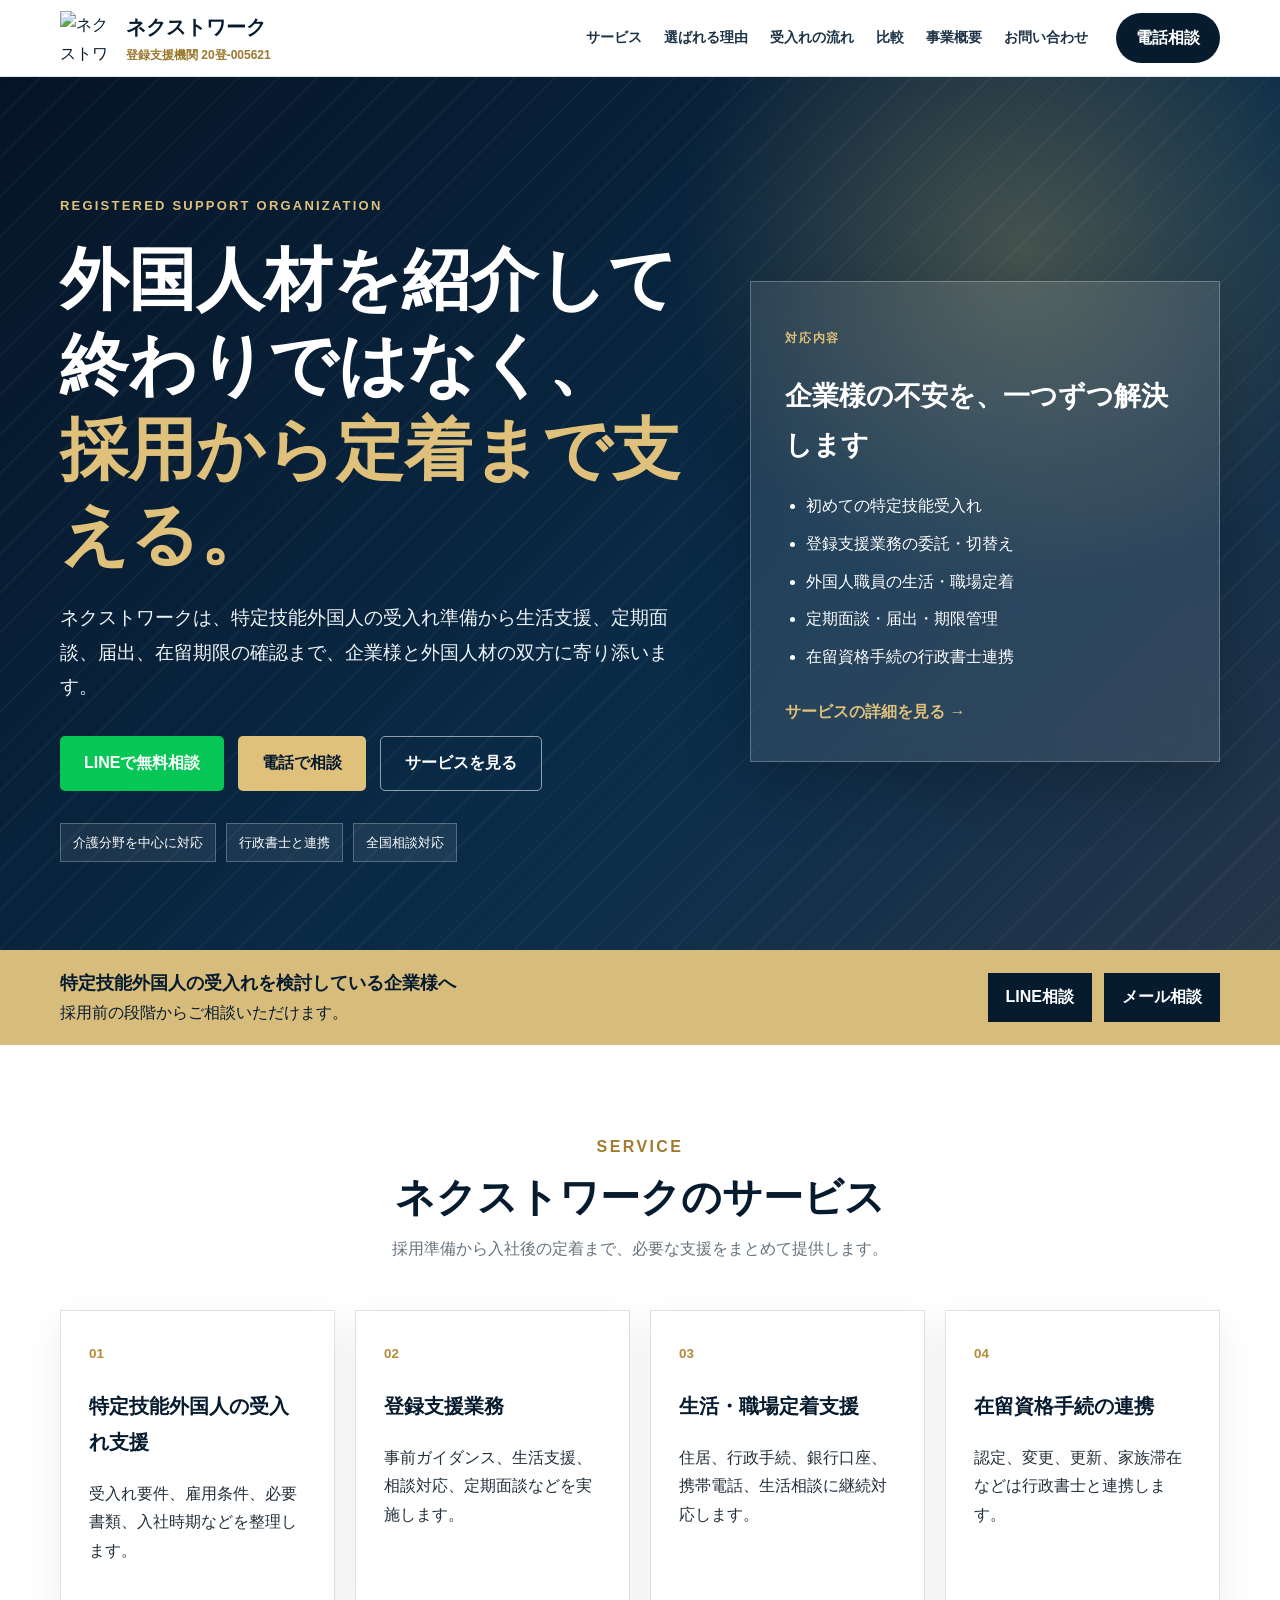
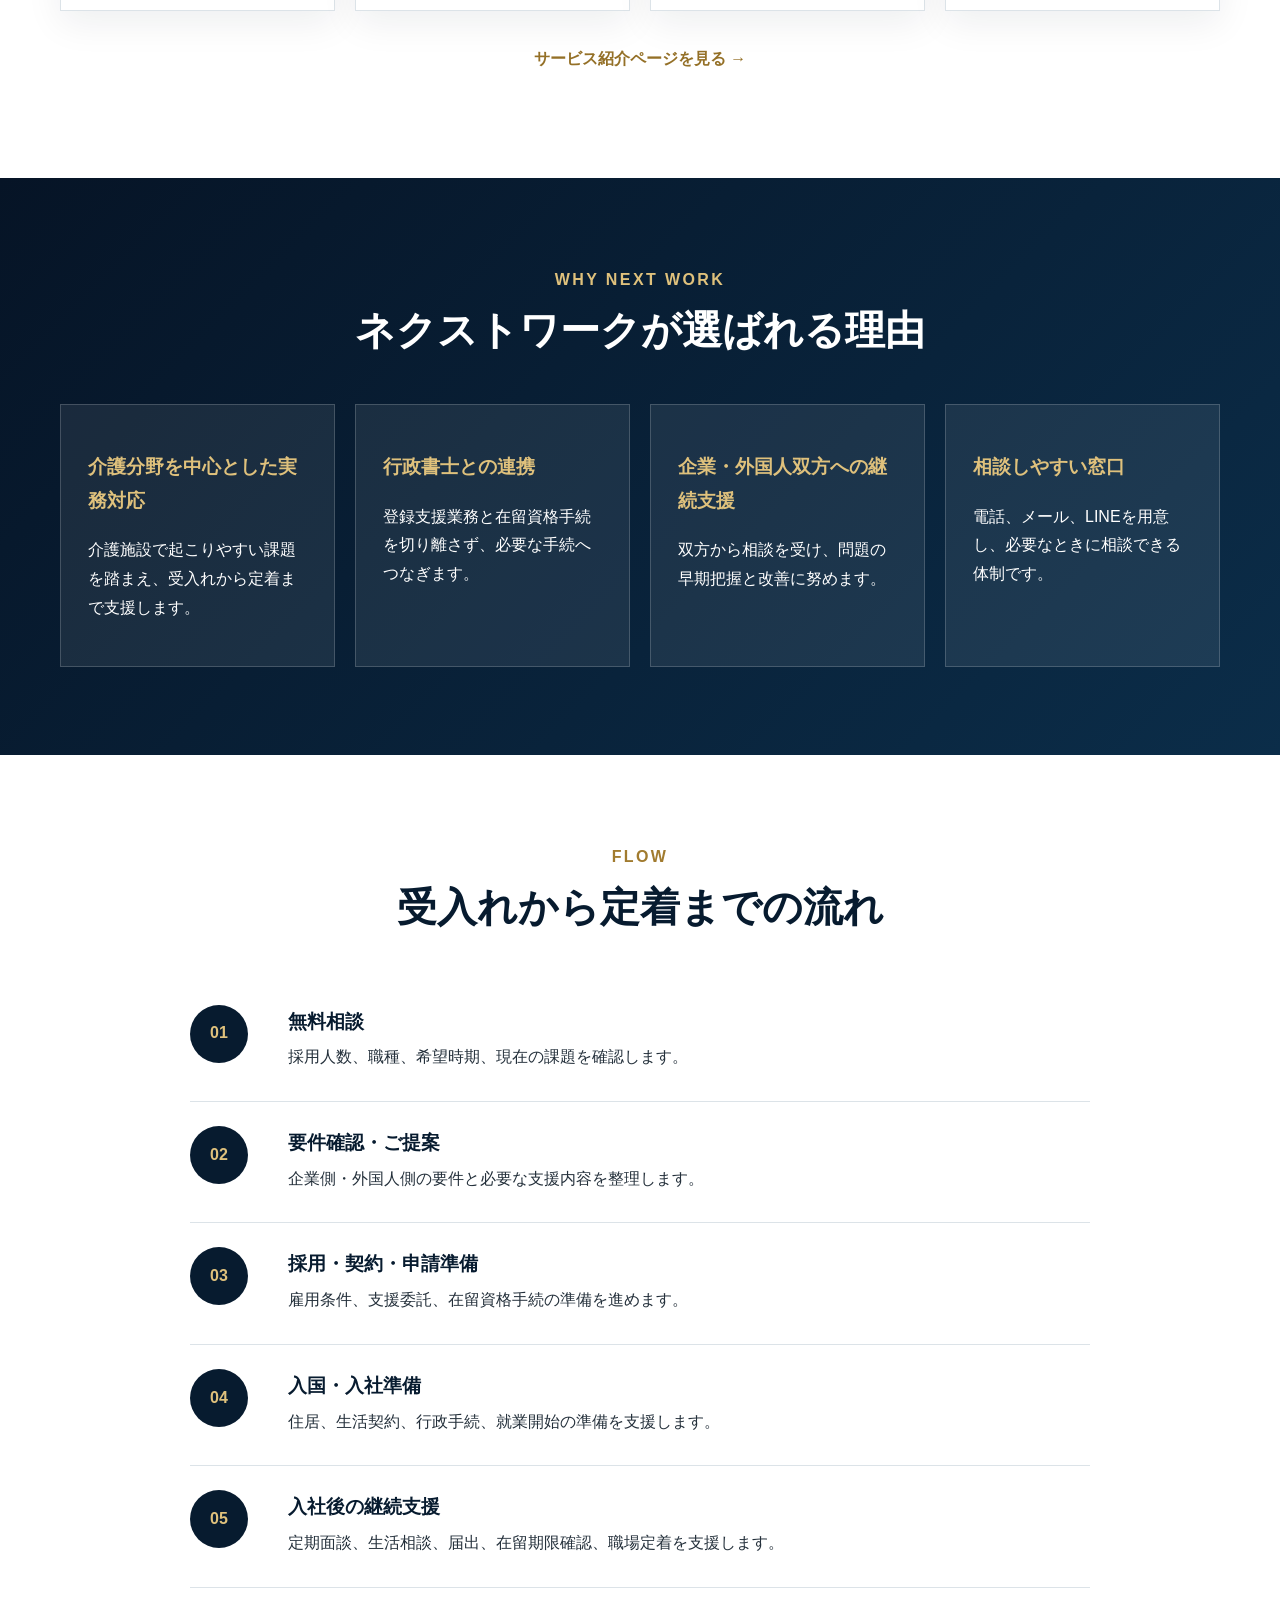
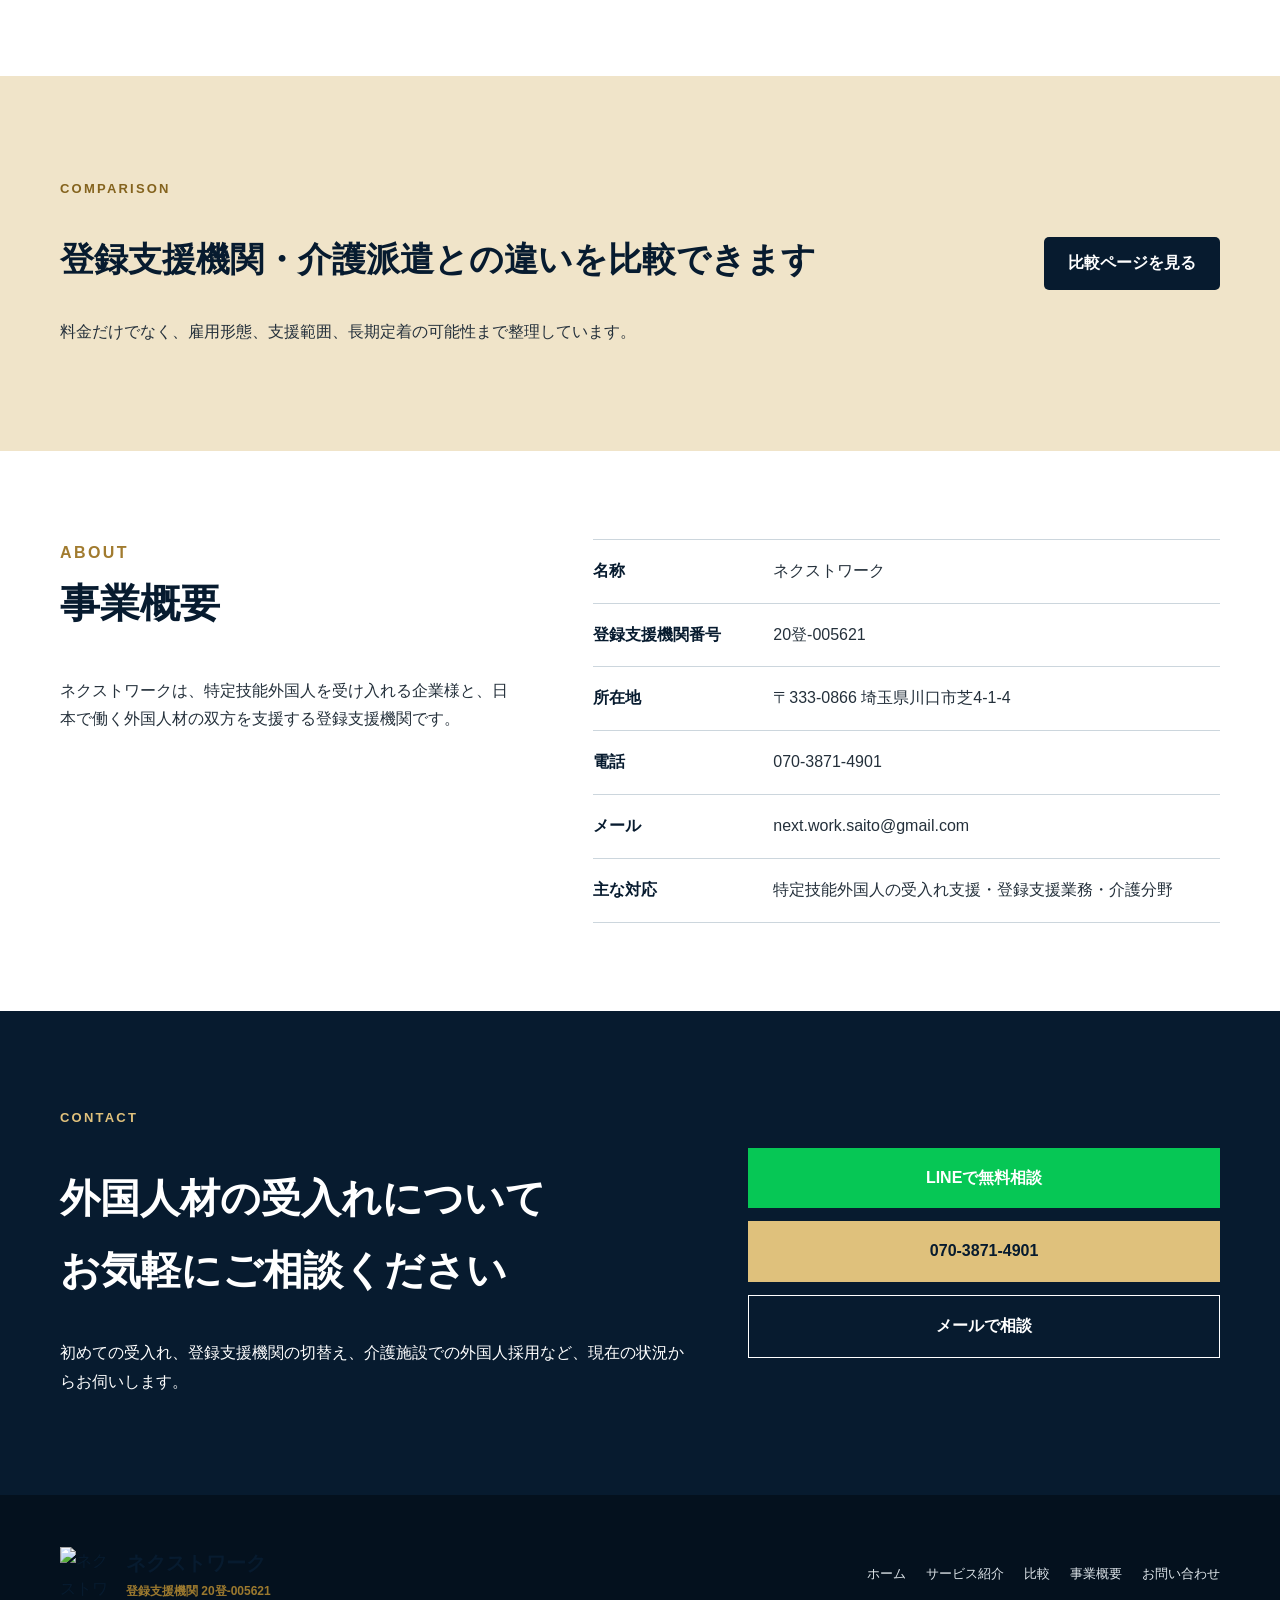
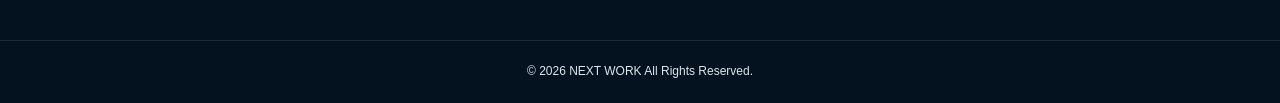
==== commit ef4786a2: "Add files via upload" ====
--- a/index.html
+++ b/index.html
@@ -1,25 +1,110 @@
 <!DOCTYPE html>
 <html lang="ja">
 <head>
-<meta charset="UTF-8"><meta name="viewport" content="width=device-width, initial-scale=1.0">
-<title>ネクストワーク | 埼玉・川口の登録支援機関</title>
-<meta name="description" content="埼玉県川口市の登録支援機関ネクストワーク。特定技能外国人の採用支援、人材紹介料無料、在留資格手続き無料、支援委託料20,000円税別。">
-<link rel="stylesheet" href="style.css">
+<meta charset="UTF-8">
+<meta name="viewport" content="width=device-width,initial-scale=1">
+<title>登録支援機関ネクストワーク｜特定技能外国人の受入れ・定着支援</title>
+<meta name="description" content="登録支援機関ネクストワークは、特定技能外国人の採用準備、生活支援、定期面談、届出、在留資格手続の連携まで企業様を継続的に支援します。">
+<meta name="theme-color" content="#071b2f">
+<link rel="stylesheet" href="nextwork.css">
 </head>
 <body>
-<header class="site-header"><div class="container header-inner"><a class="brand" href="#"><span class="brand-symbol"><i></i><i></i><i></i></span><span><strong>ネクストワーク</strong><small>登録支援機関 26登-013106</small></span></a><nav><a href="#download">資料</a><a href="#blog">コラム</a><a href="#form">相談フォーム</a><a href="#line">LINE</a><a href="#contact">会社概要</a></nav><a class="header-btn" href="tel:07038714901">電話相談</a></div></header>
+<header class="header">
+<div class="wrap head">
+<a class="brand" href="index.html"><img src="logo.png" alt="ネクストワーク"><span><b>ネクストワーク</b><small>登録支援機関 20登-005621</small></span></a>
+<button id="menuBtn" class="menu" aria-label="メニュー"><i></i><i></i><i></i></button>
+<nav id="nav"><a href="#service">サービス</a><a href="#strength">選ばれる理由</a><a href="#flow">受入れの流れ</a><a href="comparison.html">比較</a><a href="#about">事業概要</a><a href="#contact">お問い合わせ</a></nav>
+<a class="tel" href="tel:07038714901">電話相談</a>
+</div>
+</header>
+
 <main>
-<section class="hero"><div class="container hero-inner"><div><p class="eyebrow">PHASE 3 / SALES TOOL</p><h1>営業で使える、<br><span>相談導線を追加。</span></h1><p class="lead">資料ダウンロード・コラム・相談フォーム・LINE相談枠を追加しました。施設長・事務長が見たときに「まず相談してみよう」と思える構成へ強化しています。</p><div class="actions"><a class="btn primary" href="#form">相談フォームへ</a><a class="btn secondary" href="#download">資料を見る</a><a class="btn line-small" href="https://lin.ee/8Lm7ydx" target="_blank" rel="noopener">LINE相談</a></div></div><aside class="price-panel"><p class="panel-label">支援委託料</p><div class="price">20,000円</div><p class="tax">税別 / 1名・月</p><div class="zero"><div><b>0円</b><span>人材紹介料</span></div><div><b>0円</b><span>在留資格手続き</span></div></div><p class="note">行政書士齋藤光男事務所との連携により、採用から手続き・支援まで一体対応。</p></aside></div></section>
+<section class="hero">
+<div class="wrap hero-grid">
+<div>
+<p class="label">REGISTERED SUPPORT ORGANIZATION</p>
+<h1>外国人材を紹介して終わりではなく、<br><em>採用から定着まで支える。</em></h1>
+<p class="lead">ネクストワークは、特定技能外国人の受入れ準備から生活支援、定期面談、届出、在留期限の確認まで、企業様と外国人材の双方に寄り添います。</p>
+<div class="buttons">
+<a class="btn line" href="https://lin.ee/8Lm7ydx" target="_blank" rel="noopener">LINEで無料相談</a>
+<a class="btn gold" href="tel:07038714901">電話で相談</a>
+<a class="btn outline" href="#service">サービスを見る</a>
+</div>
+<div class="chips"><span>介護分野を中心に対応</span><span>行政書士と連携</span><span>全国相談対応</span></div>
+</div>
+<aside class="hero-card">
+<p>対応内容</p>
+<h2>企業様の不安を、一つずつ解決します</h2>
+<ul><li>初めての特定技能受入れ</li><li>登録支援業務の委託・切替え</li><li>外国人職員の生活・職場定着</li><li>定期面談・届出・期限管理</li><li>在留資格手続の行政書士連携</li></ul>
+<a href="service.html">サービスの詳細を見る →</a>
+</aside>
+</div>
+</section>
 
-<section id="download" class="section white"><div class="container"><div class="section-title"><p>DOWNLOAD</p><h2>営業資料ダウンロード</h2><p>今後PDF化して、営業先へそのまま案内できる資料枠です。</p></div><div class="download-grid"><article><span>01</span><h3>初回受入れチェックシート</h3><p>初めて特定技能外国人を受け入れる企業様向け。必要情報・確認事項を1枚で整理。</p><a href="#form">資料請求する</a></article><article><span>02</span><h3>必要書類一覧</h3><p>所属機関・外国人本人が準備する書類を分かりやすく整理。営業後の案内にも活用できます。</p><a href="#form">資料請求する</a></article><article><span>03</span><h3>他社切替チェック表</h3><p>現在の登録支援機関から切り替えを検討する企業様向けの比較・確認資料。</p><a href="#form">資料請求する</a></article></div></div></section>
+<section class="quick">
+<div class="wrap quick-grid"><div><b>特定技能外国人の受入れを検討している企業様へ</b><p>採用前の段階からご相談いただけます。</p></div><div><a href="https://lin.ee/8Lm7ydx" target="_blank" rel="noopener">LINE相談</a><a href="mailto:next.work.saito@gmail.com">メール相談</a></div></div>
+</section>
 
-<section id="blog" class="section"><div class="container"><div class="section-title"><p>COLUMN</p><h2>外国人雇用お役立ちコラム</h2><p>SEO対策として、今後ここに記事を増やしていきます。</p></div><div class="blog-grid"><article><p class="tag">特定技能</p><h3>特定技能外国人を初めて受け入れる企業が確認すべきこと</h3><p>雇用条件、支援体制、必要書類、入社後の定期面談まで、初回受入れの基本を解説します。</p></article><article><p class="tag">登録支援機関</p><h3>登録支援機関を変更する場合の流れ</h3><p>支援委託契約の見直し、届出、外国人本人への説明など、切り替え時の注意点を整理します。</p></article><article><p class="tag">介護</p><h3>介護施設で外国人職員を定着させるポイント</h3><p>生活支援、職場ルール、日本語学習、相談体制など、定着支援で重要なポイントをまとめます。</p></article></div></div></section>
+<section id="service" class="section">
+<div class="wrap">
+<div class="title"><p>SERVICE</p><h2>ネクストワークのサービス</h2><span>採用準備から入社後の定着まで、必要な支援をまとめて提供します。</span></div>
+<div class="cards">
+<article><small>01</small><h3>特定技能外国人の受入れ支援</h3><p>受入れ要件、雇用条件、必要書類、入社時期などを整理します。</p></article>
+<article><small>02</small><h3>登録支援業務</h3><p>事前ガイダンス、生活支援、相談対応、定期面談などを実施します。</p></article>
+<article><small>03</small><h3>生活・職場定着支援</h3><p>住居、行政手続、銀行口座、携帯電話、生活相談に継続対応します。</p></article>
+<article><small>04</small><h3>在留資格手続の連携</h3><p>認定、変更、更新、家族滞在などは行政書士と連携します。</p></article>
+</div>
+<p class="center"><a href="service.html">サービス紹介ページを見る →</a></p>
+</div>
+</section>
 
-<section id="form" class="section form-section"><div class="container split"><div><p class="eyebrow">CONTACT FORM</p><h2>無料相談フォーム</h2><p>まずはメールで送信する簡易フォームにしています。後でGoogleフォームやFormspreeに切り替え可能です。</p></div><form class="contact-form" action="mailto:next.work.saito@gmail.com" method="post" enctype="text/plain"><label>会社名<input name="会社名" placeholder="例：社会福祉法人〇〇"></label><label>担当者名<input name="担当者名" placeholder="例：採用担当 〇〇様"></label><label>メールアドレス<input name="メール" type="email" placeholder="example@example.com"></label><label>相談内容<textarea name="相談内容" rows="5" placeholder="特定技能の受入れ、支援機関の切替、料金相談など"></textarea></label><button type="submit">メールで送信する</button></form></div></section>
+<section id="strength" class="section dark">
+<div class="wrap">
+<div class="title light"><p>WHY NEXT WORK</p><h2>ネクストワークが選ばれる理由</h2></div>
+<div class="strength">
+<article><h3>介護分野を中心とした実務対応</h3><p>介護施設で起こりやすい課題を踏まえ、受入れから定着まで支援します。</p></article>
+<article><h3>行政書士との連携</h3><p>登録支援業務と在留資格手続を切り離さず、必要な手続へつなぎます。</p></article>
+<article><h3>企業・外国人双方への継続支援</h3><p>双方から相談を受け、問題の早期把握と改善に努めます。</p></article>
+<article><h3>相談しやすい窓口</h3><p>電話、メール、LINEを用意し、必要なときに相談できる体制です。</p></article>
+</div>
+</div>
+</section>
 
-<section id="line" class="section line-section"><div class="container line-box"><div><p class="eyebrow">LINE</p><h2>LINE相談ボタン準備枠</h2><p>公式LINEまたは個人LINEのURLを取得後、このボタンに設定できます。</p></div><a class="line-btn" href="https://lin.ee/8Lm7ydx" target="_blank" rel="noopener">LINEで相談する</a></div></section>
+<section id="flow" class="section">
+<div class="wrap">
+<div class="title"><p>FLOW</p><h2>受入れから定着までの流れ</h2></div>
+<div class="flow">
+<article><span>01</span><div><h3>無料相談</h3><p>採用人数、職種、希望時期、現在の課題を確認します。</p></div></article>
+<article><span>02</span><div><h3>要件確認・ご提案</h3><p>企業側・外国人側の要件と必要な支援内容を整理します。</p></div></article>
+<article><span>03</span><div><h3>採用・契約・申請準備</h3><p>雇用条件、支援委託、在留資格手続の準備を進めます。</p></div></article>
+<article><span>04</span><div><h3>入国・入社準備</h3><p>住居、生活契約、行政手続、就業開始の準備を支援します。</p></div></article>
+<article><span>05</span><div><h3>入社後の継続支援</h3><p>定期面談、生活相談、届出、在留期限確認、職場定着を支援します。</p></div></article>
+</div>
+</div>
+</section>
 
-<section id="contact" class="contact"><div class="container contact-inner"><div><p class="eyebrow">NEXT WORK</p><h2>ネクストワーク</h2><p>特定技能外国人の採用・登録支援・在留資格手続きを、企業様に寄り添ってサポートします。</p><div class="actions"><a class="btn primary" href="mailto:next.work.saito@gmail.com">メールで相談する</a><a class="btn secondary" href="tel:07038714901">電話する</a></div></div><div class="company"><h3>会社概要</h3><p>登録支援機関番号：26登-013106</p><p>〒333-0866<br>埼玉県川口市芝4-1-4</p><p>TEL：070-3871-4901<br>MAIL：next.work.saito@gmail.com</p><p class="office-link">行政書士齋藤光男事務所サイト：準備中</p></div></div></section>
+<section class="section cream">
+<div class="wrap compare"><div><p class="label navy">COMPARISON</p><h2>登録支援機関・介護派遣との違いを比較できます</h2><p>料金だけでなく、雇用形態、支援範囲、長期定着の可能性まで整理しています。</p></div><a class="btn navy-btn" href="comparison.html">比較ページを見る</a></div>
+</section>
+
+<section id="about" class="section">
+<div class="wrap about">
+<div><div class="title left"><p>ABOUT</p><h2>事業概要</h2></div><p>ネクストワークは、特定技能外国人を受け入れる企業様と、日本で働く外国人材の双方を支援する登録支援機関です。</p></div>
+<dl><div><dt>名称</dt><dd>ネクストワーク</dd></div><div><dt>登録支援機関番号</dt><dd>20登-005621</dd></div><div><dt>所在地</dt><dd>〒333-0866 埼玉県川口市芝4-1-4</dd></div><div><dt>電話</dt><dd>070-3871-4901</dd></div><div><dt>メール</dt><dd>next.work.saito@gmail.com</dd></div><div><dt>主な対応</dt><dd>特定技能外国人の受入れ支援・登録支援業務・介護分野</dd></div></dl>
+</div>
+</section>
+
+<section id="contact" class="contact">
+<div class="wrap contact-grid"><div><p class="label">CONTACT</p><h2>外国人材の受入れについて<br>お気軽にご相談ください</h2><p>初めての受入れ、登録支援機関の切替え、介護施設での外国人採用など、現在の状況からお伺いします。</p></div><div><a class="contact-line" href="https://lin.ee/8Lm7ydx" target="_blank" rel="noopener">LINEで無料相談</a><a class="contact-phone" href="tel:07038714901">070-3871-4901</a><a class="contact-mail" href="mailto:next.work.saito@gmail.com">メールで相談</a></div></div>
+</section>
 </main>
-<footer><p>© ネクストワーク All Rights Reserved.</p></footer><div class="mobile-fixed"><a href="tel:07038714901">電話する</a><a href="https://lin.ee/8Lm7ydx" target="_blank" rel="noopener">LINE相談</a></div>
-</body></html>+
+<footer>
+<div class="wrap foot"><div class="brand"><img src="logo.png" alt="ネクストワーク"><span><b>ネクストワーク</b><small>登録支援機関 20登-005621</small></span></div><nav><a href="index.html">ホーム</a><a href="service.html">サービス紹介</a><a href="comparison.html">比較</a><a href="#about">事業概要</a><a href="#contact">お問い合わせ</a></nav></div>
+<p class="copy">© 2026 NEXT WORK All Rights Reserved.</p>
+</footer>
+
+<div class="mobile-fixed"><a href="tel:07038714901">電話相談</a><a href="https://lin.ee/8Lm7ydx" target="_blank" rel="noopener">LINE相談</a></div>
+<script src="nextwork.js"></script>
+</body>
+</html>
--- a/nextwork.css
+++ b/nextwork.css
@@ -0,0 +1 @@
+*{box-sizing:border-box}html{scroll-behavior:smooth}body{margin:0;font-family:-apple-system,BlinkMacSystemFont,"Hiragino Kaku Gothic ProN","Yu Gothic",sans-serif;color:#24303b;background:#fff;line-height:1.8}a{text-decoration:none;color:inherit}img{max-width:100%;display:block}.wrap{width:min(1160px,92%);margin:auto}.header{position:sticky;top:0;z-index:100;background:rgba(255,255,255,.96);border-bottom:1px solid #dde4ea;backdrop-filter:blur(12px)}.head{min-height:76px;display:flex;align-items:center;gap:28px}.brand{display:flex;align-items:center;gap:12px;margin-right:auto;color:#071b2f}.brand img{width:54px;height:54px;object-fit:contain}.brand b,.brand small{display:block}.brand b{font-size:20px}.brand small{font-size:12px;color:#9b792f;font-weight:700}.header nav{display:flex;align-items:center;gap:22px;font-size:14px;font-weight:700;color:#1d3348}.header nav a:hover{color:#a47e2e}.tel{background:#071b2f;color:#fff;padding:11px 20px;border-radius:999px;font-weight:800}.menu{display:none;border:0;background:none;padding:7px}.menu i{display:block;width:26px;height:2px;background:#071b2f;margin:5px}.hero{position:relative;overflow:hidden;color:#fff;background:radial-gradient(circle at 80% 20%,rgba(211,177,97,.3),transparent 28%),linear-gradient(135deg,#061426,#0a2d4a 62%,#26364a);padding:104px 0 88px}.hero:after{content:"";position:absolute;inset:0;background:repeating-linear-gradient(135deg,rgba(255,255,255,.035) 0,rgba(255,255,255,.035) 2px,transparent 2px,transparent 28px)}.hero-grid{position:relative;z-index:1;display:grid;grid-template-columns:1.15fr .85fr;gap:54px;align-items:center}.label{font-size:13px;font-weight:900;letter-spacing:.17em;color:#e0c17c}.hero h1{font-size:clamp(40px,5.6vw,68px);line-height:1.25;margin:20px 0 24px}.hero h1 em{color:#e0c17c;font-style:normal}.lead{font-size:19px;color:#eef3f6}.buttons{display:flex;gap:14px;flex-wrap:wrap;margin:32px 0}.btn{display:inline-flex;align-items:center;justify-content:center;min-height:50px;padding:12px 24px;font-weight:900;border-radius:5px}.line{background:#06c755;color:#fff}.gold{background:#dfc17c;color:#071b2f}.outline{color:#fff;border:1px solid rgba(255,255,255,.55)}.navy-btn{background:#071b2f;color:#fff}.chips{display:flex;gap:10px;flex-wrap:wrap}.chips span{padding:7px 12px;border:1px solid rgba(255,255,255,.25);background:rgba(255,255,255,.08);font-size:13px}.hero-card{background:rgba(255,255,255,.1);border:1px solid rgba(255,255,255,.26);padding:34px;box-shadow:0 20px 60px rgba(0,0,0,.22);backdrop-filter:blur(12px)}.hero-card>p{color:#dfc17c;font-weight:900;font-size:12px;letter-spacing:.15em}.hero-card h2{font-size:27px}.hero-card ul{padding-left:1.3em}.hero-card li{margin:9px 0}.hero-card a{display:inline-block;color:#dfc17c;font-weight:900;margin-top:10px}.quick{background:#d7bc7b;color:#071b2f}.quick-grid{min-height:95px;display:flex;align-items:center;justify-content:space-between;gap:28px}.quick-grid b{font-size:18px}.quick-grid p{margin:0}.quick-grid>div:last-child{display:flex;gap:12px}.quick-grid a{background:#071b2f;color:#fff;padding:10px 18px;font-weight:800}.section{padding:88px 0}.cream{background:#f0e4c9}.dark{background:linear-gradient(135deg,#061426,#0b2d49);color:#fff}.title{text-align:center;margin-bottom:46px}.title.left{text-align:left}.title p{color:#a17b2f;font-weight:900;letter-spacing:.15em;margin:0}.title h2{font-size:40px;line-height:1.4;color:#071b2f;margin:7px 0 10px}.title span{color:#65727d}.title.light p{color:#dfc17c}.title.light h2{color:#fff}.cards,.strength{display:grid;grid-template-columns:repeat(4,1fr);gap:20px}.cards article{border:1px solid #dce3e8;padding:28px;background:#fff;box-shadow:0 12px 35px rgba(7,27,47,.07)}.cards small{font-weight:900;color:#b48b37}.cards h3{color:#071b2f;font-size:20px}.center{text-align:center;margin-top:34px}.center a{color:#947027;font-weight:900}.strength article{background:rgba(255,255,255,.08);border:1px solid rgba(255,255,255,.18);padding:27px}.strength h3{color:#dfc17c}.flow{max-width:900px;margin:auto}.flow article{display:grid;grid-template-columns:76px 1fr;gap:22px;padding:24px 0;border-bottom:1px solid #dce3e8}.flow span{display:flex;align-items:center;justify-content:center;width:58px;height:58px;border-radius:50%;background:#071b2f;color:#dfc17c;font-weight:900}.flow h3{margin:0;color:#071b2f}.flow p{margin:5px 0}.compare{display:flex;justify-content:space-between;align-items:center;gap:32px}.compare h2{font-size:34px;color:#071b2f}.navy{color:#84631e}.about{display:grid;grid-template-columns:.85fr 1.15fr;gap:70px;align-items:start}.about dl{margin:0;border-top:1px solid #ccd6dd}.about dl div{display:grid;grid-template-columns:180px 1fr;border-bottom:1px solid #ccd6dd;padding:17px 0}.about dt{font-weight:900;color:#071b2f}.about dd{margin:0}.contact{background:#071b2f;color:#fff;padding:82px 0}.contact-grid{display:grid;grid-template-columns:1.15fr .85fr;gap:50px;align-items:center}.contact h2{font-size:40px}.contact-grid>div:last-child{display:grid;gap:13px}.contact-grid a{padding:16px 20px;text-align:center;font-weight:900}.contact-line{background:#06c755}.contact-phone{background:#dfc17c;color:#071b2f}.contact-mail{border:1px solid #fff}footer{background:#04111e;color:#dfe6eb;padding:50px 0 0}.foot{display:flex;align-items:center;justify-content:space-between;gap:30px}.foot nav{display:flex;gap:20px;flex-wrap:wrap;font-size:13px}.copy{text-align:center;border-top:1px solid rgba(255,255,255,.1);padding:20px;margin:38px 0 0;font-size:12px}.mobile-fixed{display:none}.reveal{opacity:0;transform:translateY(24px);transition:opacity .7s ease,transform .7s ease}.reveal.show{opacity:1;transform:none}@media(max-width:1000px){.header nav{display:none;position:absolute;top:76px;left:0;right:0;background:#fff;padding:20px;box-shadow:0 15px 25px rgba(0,0,0,.12)}.header nav.open{display:grid}.menu{display:block}.tel{display:none}.hero-grid,.about,.contact-grid{grid-template-columns:1fr}.cards,.strength{grid-template-columns:repeat(2,1fr)}}@media(max-width:700px){body{padding-bottom:56px}.brand b{font-size:17px}.brand img{width:46px;height:46px}.hero{padding:66px 0}.hero h1{font-size:36px}.hero-card{padding:24px}.quick-grid,.compare,.foot{display:grid;padding:20px 0}.quick-grid>div:last-child{display:grid}.section{padding:62px 0}.title h2,.contact h2{font-size:31px}.cards,.strength{grid-template-columns:1fr}.flow article{grid-template-columns:55px 1fr}.flow span{width:48px;height:48px}.about dl div{grid-template-columns:1fr;gap:4px}.foot nav{display:grid}.mobile-fixed{display:grid;grid-template-columns:1fr 1fr;position:fixed;left:0;right:0;bottom:0;z-index:120}.mobile-fixed a{text-align:center;padding:15px;font-weight:900;background:#dfc17c;color:#071b2f}.mobile-fixed a:last-child{background:#06c755;color:#fff}}
